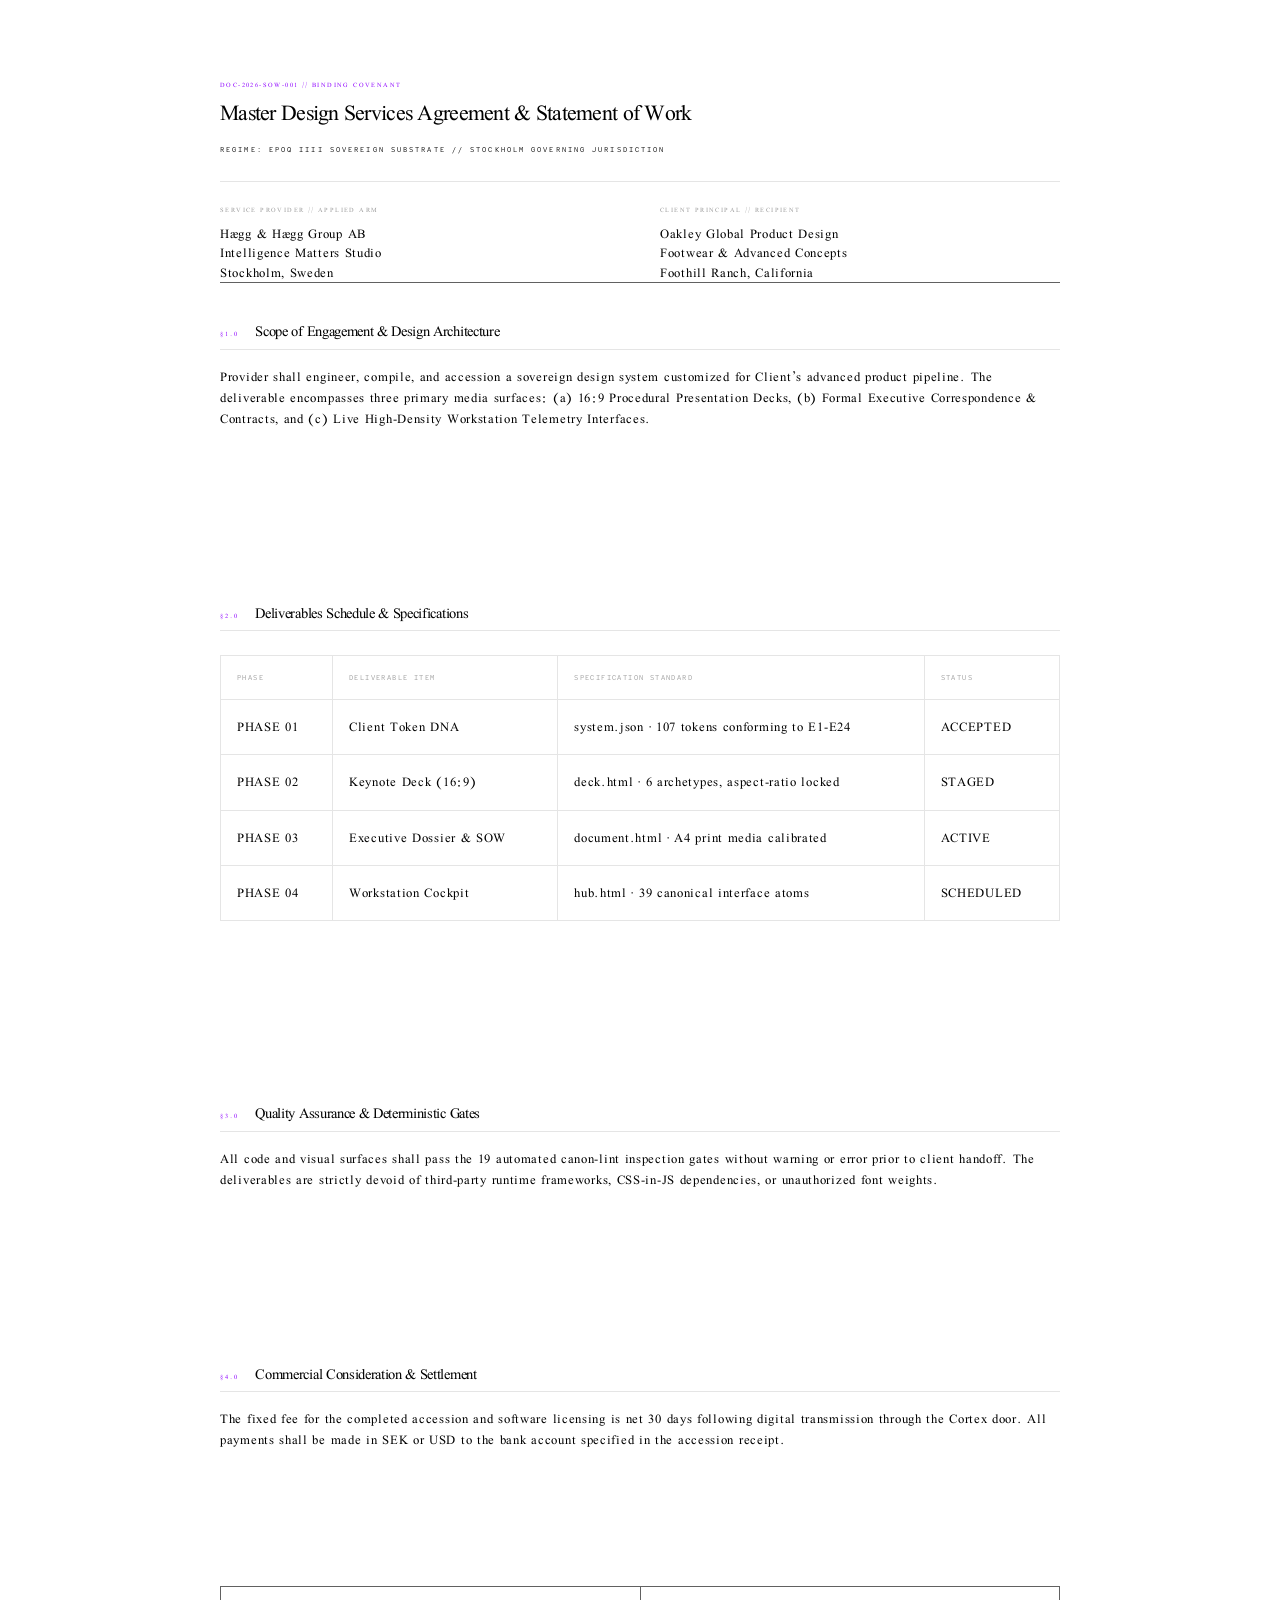
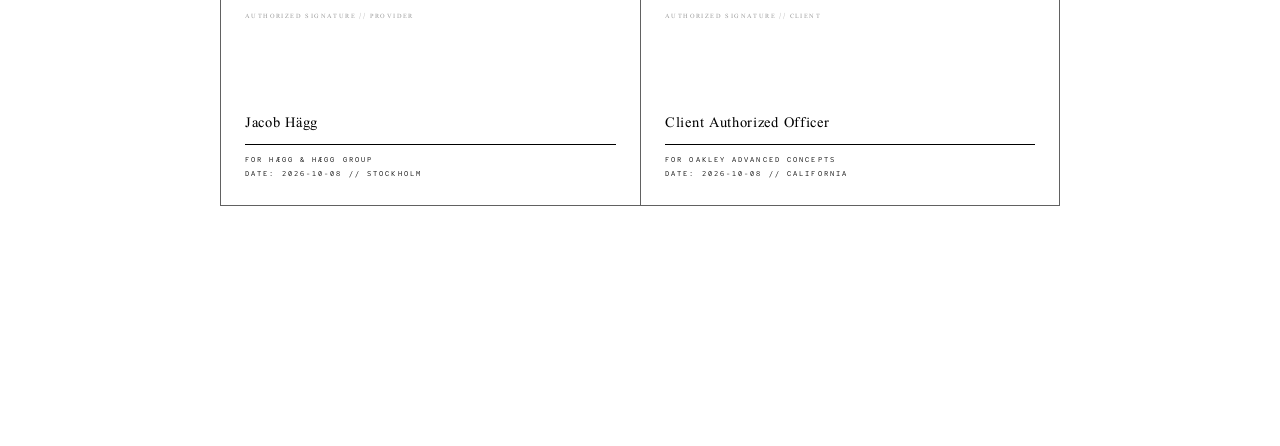
==== contract.html @ 872f29ff "feat(preview): deploy 16:9 keynote deck, formal letter, legal contract, and website archetypes" ====
<!DOCTYPE html>
<html lang="en">
<head>
<meta charset="utf-8">
<meta name="viewport" content="width=device-width, initial-scale=1">
<title>Statement of Work & Master Agreement — EPOQ IIII</title>
<link rel="preconnect" href="https://fonts.googleapis.com">
<link rel="preconnect" href="https://fonts.gstatic.com" crossorigin>
<link href="https://fonts.googleapis.com/css2?family=Red+Hat+Mono:wght@400&family=Scheherazade+New:wght@400&display=swap" rel="stylesheet">
<link rel="stylesheet" href="./styles.css">
<link rel="stylesheet" media="print" href="./print.css">
<style>
/* ── LEGAL AGREEMENT & SOW STYLESHEET (A4 BOUND) ── */
.contract-stage {
  min-height: 100vh;
  display: flex;
  justify-content: center;
  padding: var(--s-5) var(--gutter);
  background: var(--paper);
}

.contract-sheet {
  width: 100%;
  max-width: var(--col-2); /* 800px nominal two-column spine */
  background: var(--paper);
  display: flex;
  flex-direction: column;
  position: relative;
}

/* Formal Contract Header */
.contract-header {
  border-bottom: var(--hairline) solid var(--line-box);
  padding-bottom: var(--s-4);
  margin-bottom: var(--s-4);
}

.contract-kicker {
  font-family: var(--mono);
  font-size: var(--fz-mono-6);
  letter-spacing: var(--track-caps);
  text-transform: uppercase;
  color: var(--signal-go);
  margin-bottom: var(--s-1);
}

.contract-title {
  font-size: var(--fz-page-title);
  line-height: 1.15;
  margin: 0 0 var(--s-2) 0;
  font-weight: 400;
}

.contract-parties {
  display: grid;
  grid-template-columns: 1fr 1fr;
  gap: var(--gutter);
  margin-top: var(--s-3);
  padding-top: var(--s-3);
  border-top: var(--hairline) solid var(--line-quiet);
}

.party-box {
  font-size: var(--fz-body-1);
  line-height: 1.4;
}

.party-role {
  font-family: var(--mono);
  font-size: var(--fz-mono-6);
  letter-spacing: var(--track-caps);
  color: var(--ink-40);
  text-transform: uppercase;
  display: block;
  margin-bottom: var(--s-1);
}

/* Numbered Clauses */
.contract-section {
  margin-bottom: var(--s-4);
}

.clause-head {
  display: flex;
  align-items: baseline;
  gap: var(--s-2);
  margin-bottom: var(--s-2);
  border-bottom: var(--hairline) solid var(--line-quiet);
  padding-bottom: var(--s-1);
}

.clause-num {
  font-family: var(--mono);
  font-size: var(--fz-mono-6);
  letter-spacing: var(--track-code);
  color: var(--signal-go);
}

.clause-title {
  font-size: var(--fz-heading-3);
  margin: 0;
  font-weight: 400;
}

.clause-body {
  font-size: var(--fz-body-1);
  line-height: 1.5;
  color: var(--ink);
  margin: 0 0 var(--s-2) 0;
}

/* Deliverables Table */
.deliverables-table {
  width: 100%;
  border: var(--hairline) solid var(--line-quiet);
  margin: var(--s-3) 0;
  border-collapse: collapse;
  font-family: var(--mono);
  font-size: var(--fz-mono-6);
}

.deliverables-table th,
.deliverables-table td {
  padding: var(--s-2);
  text-align: left;
  border-bottom: var(--hairline) solid var(--line-quiet);
  border-right: var(--hairline) solid var(--line-quiet);
}

.deliverables-table th:last-child,
.deliverables-table td:last-child {
  border-right: none;
}

.deliverables-table th {
  background: var(--paper);
  color: var(--ink-40);
  letter-spacing: var(--track-caps);
  text-transform: uppercase;
}

/* Bilateral Signing Docket */
.sign-docket {
  border: var(--hairline) solid var(--line-box);
  margin-top: var(--s-5);
  display: grid;
  grid-template-columns: 1fr 1fr;
}

.sign-box {
  padding: var(--s-3);
  display: flex;
  flex-direction: column;
}

.sign-box + .sign-box {
  border-left: var(--hairline) solid var(--line-box);
}

.sign-line {
  margin-top: var(--s-5);
  border-bottom: var(--hairline) solid var(--ink);
  padding-bottom: var(--s-1);
}
</style>
</head>
<body>

<div class="contract-stage">
  <article class="contract-sheet">

    <!-- ── CONTRACT IDENTIFICATION ── -->
    <header class="contract-header">
      <div class="contract-kicker">DOC-2026-SOW-001 // BINDING COVENANT</div>
      <h1 class="contract-title">Master Design Services Agreement &amp; Statement of Work</h1>
      <div class="mono m6 ann">REGIME: EPOQ IIII SOVEREIGN SUBSTRATE // STOCKHOLM GOVERNING JURISDICTION</div>

      <div class="contract-parties">
        <div class="party-box">
          <span class="party-role">SERVICE PROVIDER // APPLIED ARM</span>
          <span>Hægg &amp; Hægg Group AB</span><br>
          Intelligence Matters Studio<br>
          Stockholm, Sweden
        </div>
        <div class="party-box">
          <span class="party-role">CLIENT PRINCIPAL // RECIPIENT</span>
          <span>Oakley Global Product Design</span><br>
          Footwear &amp; Advanced Concepts<br>
          Foothill Ranch, California
        </div>
      </div>
    </header>

    <!-- ── SECTION 01: ENGAGEMENT SCOPE ── -->
    <section class="contract-section">
      <div class="clause-head">
        <span class="clause-num">§1.0</span>
        <h2 class="clause-title">Scope of Engagement &amp; Design Architecture</h2>
      </div>
      <p class="clause-body">Provider shall engineer, compile, and accession a sovereign design system customized for Client’s advanced product pipeline. The deliverable encompasses three primary media surfaces: (a) 16:9 Procedural Presentation Decks, (b) Formal Executive Correspondence &amp; Contracts, and (c) Live High-Density Workstation Telemetry Interfaces.</p>
    </section>

    <!-- ── SECTION 02: DELIVERABLES TABLE ── -->
    <section class="contract-section">
      <div class="clause-head">
        <span class="clause-num">§2.0</span>
        <h2 class="clause-title">Deliverables Schedule &amp; Specifications</h2>
      </div>
      <table class="deliverables-table">
        <thead>
          <tr>
            <th>PHASE</th>
            <th>DELIVERABLE ITEM</th>
            <th>SPECIFICATION STANDARD</th>
            <th>STATUS</th>
          </tr>
        </thead>
        <tbody>
          <tr>
            <td>PHASE 01</td>
            <td>Client Token DNA</td>
            <td>system.json · 107 tokens conforming to E1-E24</td>
            <td>ACCEPTED</td>
          </tr>
          <tr>
            <td>PHASE 02</td>
            <td>Keynote Deck (16:9)</td>
            <td>deck.html · 6 archetypes, aspect-ratio locked</td>
            <td>STAGED</td>
          </tr>
          <tr>
            <td>PHASE 03</td>
            <td>Executive Dossier &amp; SOW</td>
            <td>document.html · A4 print media calibrated</td>
            <td>ACTIVE</td>
          </tr>
          <tr>
            <td>PHASE 04</td>
            <td>Workstation Cockpit</td>
            <td>hub.html · 39 canonical interface atoms</td>
            <td>SCHEDULED</td>
          </tr>
        </tbody>
      </table>
    </section>

    <!-- ── SECTION 03: VERIFICATION GATES ── -->
    <section class="contract-section">
      <div class="clause-head">
        <span class="clause-num">§3.0</span>
        <h2 class="clause-title">Quality Assurance &amp; Deterministic Gates</h2>
      </div>
      <p class="clause-body">All code and visual surfaces shall pass the 19 automated canon-lint inspection gates without warning or error prior to client handoff. The deliverables are strictly devoid of third-party runtime frameworks, CSS-in-JS dependencies, or unauthorized font weights.</p>
    </section>

    <!-- ── SECTION 04: COMMERCIAL TERMS ── -->
    <section class="contract-section">
      <div class="clause-head">
        <span class="clause-num">§4.0</span>
        <h2 class="clause-title">Commercial Consideration &amp; Settlement</h2>
      </div>
      <p class="clause-body">The fixed fee for the completed accession and software licensing is net 30 days following digital transmission through the Cortex door. All payments shall be made in SEK or USD to the bank account specified in the accession receipt.</p>
    </section>

    <!-- ── BILATERAL EXECUTION DOCKET ── -->
    <footer class="sign-docket">
      <div class="sign-box">
        <span class="party-role">AUTHORIZED SIGNATURE // PROVIDER</span>
        <div class="sign-line">
          <span style="font-family:var(--font-serif); font-size:var(--fz-heading-3);">Jacob Hägg</span>
        </div>
        <div class="mono m6 ann" style="margin-top:var(--s-1);">
          FOR HÆGG &amp; HÆGG GROUP<br>
          DATE: 2026-10-08 // STOCKHOLM
        </div>
      </div>
      <div class="sign-box">
        <span class="party-role">AUTHORIZED SIGNATURE // CLIENT</span>
        <div class="sign-line">
          <span style="font-family:var(--font-serif); font-size:var(--fz-heading-3);">Client Authorized Officer</span>
        </div>
        <div class="mono m6 ann" style="margin-top:var(--s-1);">
          FOR OAKLEY ADVANCED CONCEPTS<br>
          DATE: 2026-10-08 // CALIFORNIA
        </div>
      </div>
    </footer>

  </article>
</div>

</body>
</html>
---- styles.css ----
/* ============================================================================
   EPOQ III — THE MONOLITH · styles.css
   ONE page, ONE stylesheet (D-010). Figma decides, HTML implements (D-013):
   source of truth = Figma "Design — Brand SYSTEMS" (YW6hpKp918kbfFrVQQzH5y),
   tokens transcribed from frame 653:363 "EPQ III — Text Styles" + 653:393 Colors (2026-06-28).
   Never disobeyed. Deltas → canon/FIGMA_CANON_SCAN_V01.md §0.6 register.
   ========================================================================== */

/* THE TOKEN SPINE — generated from system.json by build-system.py.
   Tokens are NOT defined here; the system lives in its own file (system.json →
   system.css). Edit system.json, run build-system.py. styles.css is showcase only. */
@import "system.css";

/* THE FONT LOADER — --font-serif/--font-mono (system.css) only NAME "Scheherazade New"/
   "Red Hat Mono" as tokens; neither file ever fetches the actual font files. Without this,
   any consumer that links only styles.css (epoq3-deck, epoq3-hub-mirror, any one-off deck
   or dossier) silently falls through to Georgia/system-mono — no error, just the wrong
   typeface. This makes styles.css self-contained: link it alone, render on-canon. index.html
   keeps its own <link rel="preconnect">+<link> pair as the fast path (preconnect isn't
   possible from inside @import); this import is the safety net for everyone else.
   wght@400;700 on Red Hat Mono (not just 400): the .gnote tooltip's <b> labels (e.g.
   <b>000_system</b>) legitimately carry canon bold — .gnote is a real glass-material
   component (D-030's required "glass box"), confirmed via canon-lint's own RE_GLASS_CTX.
   Requesting only 400 meant those 28 elements rendered in the browser's synthetic-bold
   fallback instead of the real 700 glyphs — same silent-wrong-render bug class as the
   original miss, just one weight deep. */
@import url('https://fonts.googleapis.com/css2?family=Red+Hat+Mono:wght@400;700&family=Scheherazade+New:wght@400;700&display=swap');

/* —— ground ————————————————————————————————————————————————— */
* { box-sizing: border-box; margin: 0; }
a { color: inherit; }  /* E13: a link takes the ink of its context (ink on paper, paper on the dark stage) — never the browser's default blue. Scoped link registers (.dlink · nav.index a · .f-rail a) still set their own. */
/* CODE-FONT LINK MARK (his rule 2026-07-09) — SCOPED to THE FLOOR (system.html) for now: a mono
   reference-link is never underlined (the underline fights the code glyph-grid); an academic
   address-glyph marks it, space-led. Kept OFF index.html's own link registers (dlink ∂ · figref ·
   th-no ellipse) which already carry their own marks — a system-wide policy is a separate ruling. */
#the-floor .mono a { text-decoration: none; }
#the-floor .mono a::after { content: " \2197"; }   /* ↗ the address-mark — the number is the address */
html { background: var(--paper); overflow-x: clip; } /* the viewport never scrolls sideways —
                                      hidden glass capsules occupy layout; the root
                                      clip is the page-level guarantee (pass 26) */
body {
  background: var(--paper);
  color: var(--ink);
  overflow-x: clip;                /* hidden glass notes occupy layout; clipping the
                                      axis kills stray horizontal scrollbars at every
                                      width (pass 26 — capsules stay capped at 55cqw) */
  -webkit-font-smoothing: antialiased;   /* match Figma's grayscale AA (ruled pass 8: text read thicker than the file) */
  -moz-osx-font-smoothing: grayscale;
  font-family: var(--font-serif);
  font-size: var(--fz-body-1);
  line-height: var(--lh-body-1);
  letter-spacing: var(--track-body-1);
  width: 100%;
  padding-bottom: calc(var(--s-6) + var(--s-4)); /* clearance for THE SITE REGISTER — the fixed canonical HHG footer never sits over the true foot of the page */
}
.stage { width: 100%; }
.canvas { margin: 0 auto; container-type: inline-size; container-name: monolith; }
.frame,
.epoq-container {
  width: min(100%, calc(var(--viewport-desktop) + 2 * var(--grid-unit)));
  max-width: calc(var(--content) + 2 * var(--gutter));
  margin-inline: auto;
  padding: var(--grid-unit) var(--gutter) var(--section-gap);
}
.frame {
  /* THE YIELDING GUTTER (his ruling 2026-07-22: "not full width container") — the side
     gutters give way before the frame folds: at ≥1360 the full 40s; from 1359 down to
     exactly 1280 they thin so the well HOLDS the 1280 content width; only below 1280
     does the frame fold to the 840 measure (the width<1280 clamp block). Every window
     ≥1280 now sees the full well — the old 1280–1359 dead band (whole site at 840) is
     gone. Endpoints are on-law (0 and --gutter); the between is the fold in motion,
     not a freelance value. .epoq-container (the hub shell) keeps its static gutters. */
  padding-block: var(--grid-unit) var(--section-gap);
  padding-inline: clamp(0px, calc((100% - var(--content)) / 2), var(--gutter));
}

/* ── GRID LAW · section · row · debug (spacing canon pass 2026-06-28) ─── */
section,
.epoq-section {
  width: 100%;
  margin-block: 0;
}
section + section,
.epoq-section + .epoq-section {
  padding-top: var(--section-gap);
}
section[data-density="tight"],
.epoq-section[data-density="tight"] {
  padding-top: var(--section-gap-tight);
}
section[data-density="loose"],
.epoq-section[data-density="loose"] {
  padding-top: var(--section-gap-loose);
}
.epoq-row {
  display: grid;
  grid-template-columns: repeat(3, var(--column-unit));
  column-gap: var(--gutter-unit);
  row-gap: var(--grid-unit);
}
.epoq-row-strict {
  display: grid;
  grid-template-columns: repeat(auto-fit, minmax(min(100%, var(--column-unit)), var(--column-unit)));
  gap: var(--gutter-unit);
}
@media (max-width: 900px) {
  .epoq-container { width: min(100%, calc(var(--viewport-tablet) + 2 * var(--grid-unit))); }
  .epoq-row { grid-template-columns: repeat(2, var(--column-unit)); }
}
@media (max-width: 480px) {
  .epoq-container { width: min(100%, var(--viewport-mobile)); padding-inline: var(--grid-half); }
  .epoq-row { grid-template-columns: 1fr; }
}
html.show-grid body::before,
body.show-grid::before {
  content: "";
  position: fixed;
  inset: 0;
  pointer-events: none;
  z-index: 9999;
  background-image:
    linear-gradient(to right, color-mix(in srgb, var(--dusk) 12%, transparent) 1px, transparent 1px),
    linear-gradient(to bottom, color-mix(in srgb, var(--dusk) 12%, transparent) 1px, transparent 1px); /* canon-lint:allow — E5, E19: dev-only grid overlay */
  background-size: var(--grid-unit) var(--grid-unit);
}
html.show-grid body::after,
body.show-grid::after {
  content: "";
  position: fixed;
  inset: 0;
  pointer-events: none;
  z-index: 9998;
  background-image:
    linear-gradient(to bottom, color-mix(in srgb, var(--hum) 8%, transparent) 1px, transparent 1px); /* canon-lint:allow — E5, E19: dev-only section-band overlay */
  background-size: 100% var(--section-gap);
}

/* ── THE ROW TRANSFORMATION LAW (D-020, foundational) ───────────────────
   units never stretch · rows re-wrap, order sacred · silence is placed ·
   the phone is the single column (400 yields one notch → 360).
   Mechanically: fixed unit widths + wrap + DOM order = the law emerges. */
.gridrow { display: flex; flex-wrap: wrap; gap: var(--gutter); }
.u-minor { width: var(--minor); }
.u-major { width: var(--major); }
.frame { --minor: var(--col); --major: var(--col-2); }



/* —— THE ORPHAN LAW (D-031, lineage: the operator's creative director at
      Wednesday) — no word falls alone to the last line. Headlines balance;
      prose wraps pretty; display headlines also bind their final pair. —— */
.serif-display, .serif-page-title, .serif-heading-3, .thesis h2 { text-wrap: balance; }   /* balance = SHORT headlines only; taglines/descs left it 2026-07-08 — balance broke their lines at half-measure and read as not-full-width (his flag) */
.lede, .serif-body-1, .m-line, .method-coda, .passage p, .section-mark .sec-tagline, .sec-desc { text-wrap: pretty; }   /* pretty fills the measure AND keeps the orphan law (no lone last word) */

/* —— registers · the six Figma styles (653:363) ——————————————— */
.mono   { font-family: var(--font-mono); font-weight: 400; }
.caps   { text-transform: uppercase; letter-spacing: var(--track-caps); }
.m6     { font-size: var(--fz-mono-6); line-height: var(--lh-mono-6); letter-spacing: var(--track-code); text-transform: uppercase; color: var(--ink); }
.m6.ann { color: var(--ink); }
.m6.c-grey { color: var(--ink); }
.m6.c-graphite { color: var(--ink); }
.m6.c-dusk { color: var(--ink); }
.m6.c-hum { color: var(--ink); }
.serif-h0         { font-size: var(--fz-h0); line-height: var(--lh-h0); letter-spacing: var(--track-h0); color: var(--ink); }   /* EPQ III — H0 · THE FLOOR TITLE (Figma 844:14, Jacob 2026-07-22) */
.serif-display    { font-size: var(--fz-display); line-height: var(--lh-display); letter-spacing: var(--track-display); color: var(--ink); }
/* THE SITE THESIS — the opening statement above 000_System, set in the largest display type (Jacob 2026-07-11: "the deliverable is the system, not just the look") */
.site-thesis { max-width: var(--content); margin-top: var(--s-6); }   /* THE OPENING BREATH — 120 above the thesis (Jacob 2026-07-12: "missing a 120 space above") */
.site-thesis .serif-display { margin: 0; }
.site-thesis + .pitch { margin-block-start: var(--s-6); }   /* thesis → the pitch cards: the opening gap, on the flow not the component (was .site-thesis margin-bottom) */

/* ── THE READ, APPLIED · opening pitch cards (Jacob 2026-07-12) — the record lives in
   content/project-records.json; on hover the muse head surfaces as a faint ground, reading it
   (the cli-portrait idiom). Number + title = ink mono; body = serif; seal + caption = faint (.ann). ── */
/* .pitch carries NO vertical margin — the section rhythm (section + section = 120) owns the gap to
   000_system. The old margin-bottom:s-6 stacked ON TOP of that 120 → a 240 double-gap (Jacob 2026-07-12). */
.pitch-card { position: relative; overflow: hidden; min-height: var(--stage-half); padding: var(--s-4); }
.pitch-card .pc-body { position: relative; z-index: 1; }
.pitch-card .pc-n { display: block; margin-bottom: var(--s-3); }
.pitch-card .pc-text { margin: 0; }
.pitch-card .pc-seal { position: relative; z-index: 1; margin-top: auto; padding-top: var(--s-5); }
.pitch-card .pc-head { position: absolute; right: var(--s-3); bottom: var(--s-3); width: 44%; height: auto; opacity: 0; z-index: 0; pointer-events: none; transition: opacity .45s ease; }   /* canon-lint:allow — E6: the muse head surfaces on hover to read the record — the .45s specimen-develop idiom (his "THE SPECIMEN develops SLOW" ruling), opacity only, hover-triggered */
.pitch-card:hover .pc-head, .pitch-card:focus-within .pc-head { opacity: 0.07; }


/* ── THE VIEWPORT (Jacob 2026-07-12) — the grid + spacing spine shown living INSIDE the 1280
   container: 3 × 400 columns + 2 × 40 gutters at TRUE scale (border-box sums to 1280 exactly), the
   spine ruled along the foot. The fixed grid scrolls within its frame at < 1280 (the spec-rail law:
   too narrow = scroll, never escape). Replaces the abstract spacing/grid boxes; retires the .sp-* viz. ── */
.viewport { border: var(--hairline) solid var(--line-box); max-width: 100%; }   /* canon-lint:allow — E22: the viewport frame IS the container demonstration — the 1280 container's own edge (the whole lesson: only the container is a box) */
.viewport-scroll { overflow-x: auto; max-width: 100%; }
.viewport-grid { display: flex; width: var(--content); }
.viewport-col { width: var(--col); flex: none; min-height: var(--stage-half); background: var(--ink-03); display: flex; align-items: center; justify-content: center; }   /* the 400 columns are faint FILLS, never boxes — "the grid is not a box, only the container is" */
.viewport-gutter { width: var(--gutter); flex: none; display: flex; align-items: flex-end; justify-content: center; padding-bottom: var(--s-2); }   /* the 40 gutters are the empty gaps between the fills */
.viewport-spine { display: flex; flex-wrap: wrap; gap: var(--s-3); padding: var(--s-3); border-top: var(--hairline) solid var(--line-box); }
.viewport-spine .vp-lead { color: var(--ink); }
@media (prefers-reduced-motion: reduce) { .pitch-card .pc-head { transition: none; } }
@media (prefers-reduced-transparency: reduce) { .pitch-card .pc-head { display: none; } }
.serif-page-title { font-size: var(--fz-page-title); line-height: var(--lh-page-title); letter-spacing: var(--track-page-title); color: var(--ink); }
.serif-heading-3  { font-size: var(--fz-heading-3); line-height: var(--lh-heading-3); letter-spacing: var(--track-heading-3); color: var(--ink); }
.serif-body-1     { font-size: var(--fz-body-1); line-height: var(--lh-body-1); letter-spacing: var(--track-body-1); color: var(--ink); }
.serif-8-caps     { font-size: var(--fz-serif-8); line-height: var(--lh-serif-8); text-transform: uppercase; letter-spacing: var(--track-caps); color: var(--ink); }
.ink-60 { color: var(--ink); }
.ink-40 { color: var(--ink); }

/* —— header (Figma: WEB INDEX 262:717) — sticky nav · logo hides on scroll ——
   bare `header` stays styled (PUBLIC API — external mastheads ride it), but the
   showcase's own specimen headers opt out: a specimen must never borrow page chrome
   (the ed-head was inheriting sticky + masthead min-height — same family as the
   2026-07-09 "double lines" fix). */
header:not(.ed-head),
.epoq-header {
  position: sticky; top: 0; z-index: 100;
  background: var(--paper);
  min-height: var(--space-4);
  padding-top: 0;
  padding-bottom: 0;
}
header.is-scrolled { padding-top: var(--s-4); }

/* —— the skip link — keyboard-first entry. Visually absent until it holds focus;
   a11y overrides the aesthetic law here (the ruling: focus visibility is never
   constrained by the editorial hairline). Position-based hide — no transform. —— */
.skip-link { position: absolute; left: -9999px; top: var(--s-2); z-index: 200; padding: var(--s-1) var(--s-2); background: var(--paper); color: var(--ink); border: var(--hairline) solid var(--line-box); text-decoration: none; }   /* canon-lint:allow — E19, E22: the skip link is a keyboard control, not a layout box; -9999px is the offscreen hide (instrument geometry, viewport-independent) */
.skip-link:focus-visible { left: var(--s-2); outline: var(--focus-ring) solid var(--ink); outline-offset: var(--focus-offset); }

/* anchor targets clear the sticky masthead (space-4 = the header's own min-height) */
[id] { scroll-margin-top: var(--space-4); }
.masthead {
  display: flex; justify-content: space-between; align-items: baseline;
  overflow: hidden; max-height: var(--s-5);
  transition: max-height .2s ease, opacity .2s ease, margin .2s ease; /* canon-lint:allow — E6 logo collapse scroll transition */
}
header:not(.site-masthead).is-scrolled .masthead {
  max-height: 0; opacity: 0; margin: 0; pointer-events: none;
}
.masthead .brand {
  letter-spacing: var(--track-code); line-height: var(--lh-mono-6);
  transition: max-height .2s ease, opacity .2s ease, width .2s ease, margin .2s ease; /* canon-lint:allow — E6 brand collapse */
}
header.site-masthead.is-scrolled .brand {
  max-height: 0; opacity: 0; width: 0; margin: 0; overflow: hidden; pointer-events: none;
}
.brand .cursor {
  animation: cursor-blink 1.1s steps(2, start) infinite; /* canon-lint:allow — E6: K-002: only one element may blink; this is it (D-025) */
}
@keyframes cursor-blink { /* canon-lint:allow — E6: D-025, the one blink */
  to { visibility: hidden; }
}
/* the nav is CHROME, not content — chrome ALWAYS holds 3 columns (D-020 nav exception):
   content rows fold to 2 then 1; the header menu stays 3-up on every viewport,
   tightening column-gap on narrow glass so labels keep one line. */
.nav-block {
  margin-top: var(--s-1);
  padding-bottom: var(--s-1);
  display: grid;
  grid-template-columns: repeat(3, minmax(0, 1fr));
  column-gap: var(--gutter);
  row-gap: var(--s-1); /* canon-lint:allow — E15: nav chrome exception: one flat grid for main + archive rows */
  align-items: baseline;
  width: 100%;
}
.nav-block > nav.index { display: contents; margin: 0; padding: 0; }
header:not(.site-masthead).is-scrolled .nav-block { margin-top: 0; }
nav.index,
.epoq-nav {
  margin-top: var(--s-1);
  padding-bottom: var(--s-1);
  display: grid;
  grid-template-columns: repeat(3, var(--col));
  column-gap: var(--gutter);
  row-gap: var(--s-1); /* canon-lint:allow — E15: nav chrome exception: tight 8px row rhythm */
  align-items: baseline;
}
header:not(.site-masthead).is-scrolled nav.index { margin-top: 0; padding-bottom: var(--s-1); }
nav.index a {
  display: block;
  min-width: 0;
  white-space: nowrap;
  overflow: hidden;
  text-overflow: ellipsis;
  color: var(--ink);
  text-decoration: none;
  line-height: 1.4; /* canon-lint:allow — E12, E19: nav chrome exception: mono m6 lh-2 (14px box) stacked the header */
}
nav.index a:hover, nav.index a:focus { color: var(--ink); transition: color 0.15s ease; }   /* all text ink — hover stays black */
nav.index a:focus-visible { outline: var(--focus-ring) solid var(--ink); outline-offset: var(--focus-offset); }
/* the prompt-mark reveal — "> " precedes a nav link on hover/focus. Reserved always
   at opacity 0 so the reveal costs no layout shift; opacity is the one lawful hover
   transition (motion doctrine §2.2 — colour/opacity ≤0.15s), the same rule the
   009_theatre numeric strip's circle-on-hover already follows. */
nav.index a::before { content: "> "; opacity: 0; transition: opacity 0.15s ease; }
nav.index a:hover::before, nav.index a:focus-visible::before { opacity: 1; }
section.line-archive { opacity: 0.92; }
section.line-machine {
  opacity: 0.88;
}

/* —— sections ——————————————————————————————————————————————— */
.section-mark { margin-bottom: var(--space-3); max-width: var(--content); }  /* section header · h2 code + serif-8-caps tagline (000_system grammar) — max-width consolidated here */
.section-mark .serif-page-title,
.system-hero .serif-page-title { margin: 0 0 var(--s-1); text-transform: uppercase; }
.sec-tagline { margin: 0 0 var(--s-3); max-width: var(--content); text-wrap: pretty; }   /* was balance — the early equalized break made every long tagline read half-width */
.sec-code { display: block; margin-bottom: var(--s-1); font-family: var(--font-mono); font-size: var(--fz-mono-6); line-height: var(--lh-mono-6); letter-spacing: var(--track-code); text-transform: uppercase; color: var(--ink); }  /* hub-tier title code */
.sec-desc { display: block; margin-top: var(--s-1); max-width: var(--content); font-family: var(--font-serif); font-size: var(--fz-body-1); line-height: var(--lh-body-1); letter-spacing: var(--track-body-1); color: var(--ink); }  /* hub-tier subtitle */
.hub-tier > .sec-code { margin-bottom: var(--s-1); }
.hub-tier > .sec-desc { margin-top: 0; margin-bottom: var(--s-3); max-width: var(--content); }
.hub-tier-grid {
  display: grid;
  grid-template-columns: repeat(2, minmax(0, 1fr));
  gap: var(--gutter);
  margin-bottom: var(--s-4);
}
.hub-family {
  border: var(--hairline) solid var(--line-box);
  padding: var(--s-2) var(--s-3);
  min-width: 0;
}
.hub-family-cap { margin: 0 0 var(--s-2); }
.hub-family-grid {
  display: grid;
  grid-template-columns: repeat(auto-fill, minmax(128px, 1fr));
  gap: var(--s-2) var(--s-3);
  align-items: start;
}
.hub-atom {
  display: flex;
  flex-direction: column;
  gap: var(--s-1);
  min-width: 0;
}
/* .hub-atom--wide — apply to atoms displaying multiple items or full-width content (e.g., labels, notes, key-value rows) */
.hub-atom--wide { grid-column: 1 / -1; }
.hub-family--wide { grid-column: 1 / -1; }
.hub-atom-demo { margin-top: 0; }
/* balances a short demo (e.g. the 3-line PANE box-drawing specimen) against the
   180px .hub-glass-stage--atom neighbours it sits beside in the same grid row —
   without this the grid row still takes the tall neighbour's height (CSS Grid
   sizes rows to their tallest cell) and the short demo reads as an empty box. */
.hub-atom-demo--center { min-height: var(--viewport-thumb); display: flex; align-items: center; justify-content: center; }
.hub-atom-spec { line-height: var(--lh-mono-6); }
/* THE FOUR INGREDIENTS · the glassci plate (his amend 2026-07-08, recut same day: "improve the
   actual design") — ONE living surface on the HUB BACKGROUND (Figma Brand SYSTEMS 790:13, =
   --glass-stage): the bones substrate runs under the WHOLE plate (ingredient 01 IS the ground),
   the frost drops low so the field reads, every ingredient sits ON it — numbered, drawn, in the
   ledger voice. The house marks band carries the block letters at plate scale. */
.hub-family--plate { grid-column: 1 / -1; }   /* spans the whole tier grid — the flat mat is STRUCK (his amend 2026-07-08: "remove the black stuff around the actual hub"); only the living field is dark */
.hub-family--plate .hub-family-cap { padding: var(--s-2) var(--s-3); margin: 0; }
.hub-family--plate .tui,
.hub-family--plate .tui-art { color: var(--paper); }
.hub-glass-stage.fi-plate { --hub-glass-frost: 8%; --hub-glass-frost-blur: 10px; padding: var(--s-4); display: flex; flex-direction: column; gap: var(--s-5); }   /* the milk lifts — the substrate is the point (double selector: the base stage sets 32% later in the file) */
.hub-glass-stage.slice-stage { --hub-glass-frost: 8%; --hub-glass-frost-blur: 10px; }   /* THE HUB SLICE rides the same low-milk background as the plate (his amend) — the image itself carries the light */
.fi-row { position: relative; z-index: 1; display: grid; grid-template-columns: repeat(4, minmax(0, 1fr)); gap: var(--s-4) var(--gutter); align-items: start; }
.fi-row--instruments { grid-template-columns: repeat(3, minmax(0, 1fr)); }
.fi-cell { display: flex; flex-direction: column; gap: var(--s-2); min-width: 0; }
.fi-tag { color: var(--paper); letter-spacing: var(--track-caps); text-transform: uppercase; padding-bottom: var(--s-1); border-bottom: var(--hairline) solid var(--paper-62); }   /* the numbered ledger rule — drawn, not styled */
.fi-demo { position: relative; display: flex; align-items: center; min-height: var(--s-6); }   /* the positioning context for absolute atom demos (gtel--atom etc.) — without it they resolved against .fi-row and smeared across neighbouring cells (caught 2026-07-08 smoke test) */
.fi-spec { color: var(--paper); line-height: var(--lh-mono-6); }
.fi-band { position: relative; z-index: 1; display: flex; flex-direction: column; gap: var(--s-3); }
.fi-band-row { display: flex; align-items: flex-end; gap: var(--s-6); flex-wrap: wrap; }
.fi-mark { margin: 0; display: flex; flex-direction: column; gap: var(--s-1); }
.fi-mark pre { font-size: 14px; line-height: 1.1; } /* canon-lint:allow — E17: signed instrument size — the house mark PLATE scale (the wm-glyph 96 precedent), not a text tier */
/* EXTRUDED like the boot mark (Jacob 2026-07-11: make the house marks more like the EPOQ III boot logo) —
   the paper face over a grey-ramp drop-shadow receding into the dark field; the block letter given depth. */
.fi-mark .tui-art { text-shadow: 1px 1px 0 var(--grey-51), 2px 2px 0 var(--grey-51), 3px 3px 0 var(--graphite), 4px 4px 0 var(--graphite); }   /* canon-lint:allow — E5: the house-mark extrusion — grey-ramp depth like the EPOQ III boot mark (Jacob 2026-07-11), token colours only */
.fi-band-row--venues { border-top: var(--hairline) solid var(--ink-20); padding-top: var(--s-3); }   /* the venue row, ruled off the system marks */
.fi-mark figcaption { color: var(--paper); letter-spacing: var(--track-caps); text-transform: uppercase; }
.fi-sample { line-height: 1.2; }
/* section intro — the framing block after .section-mark (000–005 · offer/index).
   Same measure as .sec-desc (--content / 1280): header-adjacent, NOT the 840 academic
   register. col-2 stays for footnotes · method-coda · catalogue running body.
   The + p + .passage chain covers gloss-then-passage (what-it-is-not). Nested
   .section-mark (proof-ledger · re-authoring) uses the same adjacent rules.
   (his ruling 2026-06-27) */
.sec-lede,
.section-mark + p,
.section-mark + .passage,
.section-mark + .passage p,
.section-mark + p + .passage,
.section-mark + p + .passage p { max-width: var(--content); }
.whisper { color: var(--ink); }  /* all text is ink */

/* —— the manifesto (Figma 491:618) —————————————————————————— */
.manifesto h1 { font-weight: 400; max-width: none;  /* pass 60: one line — the 64px head is 1040px, the old 1040 cap tipped it to two */
  /* underline DROPPED 2026-06-17 (his ruling, canon): text-decoration:underline ran straight
     through the synthetic-oblique tism on "system" and rendered weird under the skewed glyph.
     The hero states bare; the lean alone carries the stress. (was: underline 3.5% solid · BASE GRID 288:1093) */
}
.manifesto > .sec-code { max-width: var(--content); }
.manifesto .lede { margin-top: var(--s-2); max-width: var(--content); color: var(--ink); }  /* 000_studio lede — content measure, same band as .sec-desc (2026-06-27) */
.manifesto .lede.col-2 { max-width: var(--col-2); }  /* opt-in narrow — academic manifesto only */
.manifesto .lede.fullwidth { max-width: var(--content); }  /* alias — fullwidth = content measure on offer pages */
.manifesto .section-mark { margin-top: var(--s-5); }

/* —— 008 · FORMATTING FRAME (Figma 491:618) — row bands on the 40-law ——
   THE NEVER-CLIP LAW (his ruling 2026-07-22 — the im-site "3 lines" slop): a band is a
   FLOOR, never a ceiling. min-height snaps rows onto the 40-grid; the hard height and
   the hidden-overflow that used to ride with it are STRUCK — pure CSS could decapitate
   copy before frame-fit.js arrived (and whenever it didn't run at all). A band may only
   ever be too tall; it may never cut a line. frame-fit.js grows the same floors in
   40-steps; E25 CLIPPED-COPY guards the law at the press. */
.formatting-frame { max-width: var(--content); }
.block--hero,
.block--section { display: flex; flex-direction: column; max-width: var(--content); min-width: 0; }
.block--hero { min-height: var(--frame-hero-h); }
/* .block--section's min-height floor (--frame-section-h, 160) STRUCK 2026-07-22 — a
   pre-cluster headroom band that returned as ambient dead air under every tightened
   head; the im-site zeroed it per-section, which is exactly how drift re-arms. The
   head cluster floors itself: the 40 title row + its joints. */
.block--section .format-row-display {
  /* THE HEAD CLUSTER (his ruling 2026-07-22: "subtitles drift away from the title") — a
     SECTION title sits in the 40 heading row, not the 80 display band: the display band's
     ~44px trail under a one-line title was the drift that pushed every subtitle away. The
     hero keeps its 80. frame-fit grows from the sheet's own floor (base = computed
     min-height), so a wrapping title still steps up the 40-grid. */
  min-height: var(--frame-row-heading);
}
.format-row-label {
  display: block; margin: 0;
  min-height: var(--frame-row-label);
  line-height: var(--lh-mono-6);
}
.format-row-display {
  display: block; margin: 0; font-weight: 400; text-decoration: none;
  min-height: var(--frame-row-display);
  line-height: var(--lh-display); letter-spacing: var(--track-display); text-wrap: wrap;
}
.format-row-h0 {
  /* THE H0 ROW (Figma 844:14, Jacob 2026-07-22) — 48 vertically CENTERED in the 80
     band, exactly as the frame draws it: 16 above / 16 below, so the head joint stays
     on the ladder (16 + the 8 tagline joint = 24 optical, --cluster-body). Flex is the
     centering mechanism; frame-fit still grows the floor if a title ever wraps. */
  display: flex; align-items: center; margin: 0; font-weight: 400; text-decoration: none;
  min-height: var(--frame-row-h0);
  line-height: var(--lh-h0); letter-spacing: var(--track-h0); text-wrap: wrap;
}
.format-row-heading {
  display: block; margin: 0; font-weight: 400;
  min-height: var(--frame-row-heading);
  line-height: var(--lh-page-title); letter-spacing: var(--track-page-title);
}
.format-row-body {
  display: block; margin: 0;
  min-height: var(--frame-row-body);
  line-height: var(--lh-body-1);
}
.format-row-body-col {
  display: block; margin: 0;
  min-height: var(--frame-row-body-col);
  line-height: var(--lh-body-1);
}
.about-grid {
  display: grid; grid-template-columns: repeat(3, minmax(0, var(--col)));
  gap: var(--gutter); max-width: var(--content); margin-top: var(--s-5); justify-content: start;
}
.about-col {
  display: grid; grid-template-rows: auto auto; min-width: 0;
  width: 100%;   /* width rides the TRACK (minmax caps it at --col): the fixed --col here painted 400px of copy into 253px clamp-band tracks — columns overlapped live. The im-site 2026-07-19 patch flagged THIS line for the ruling; ruled + resolved 2026-07-22, the site patch retires. The --frame-about-h floor (288) is STRUCK with the section floor — same pre-cluster headroom, same consumer zeroing. */
}
.about-col .about-lab { display: block; font-weight: 400; color: var(--ink); margin: 0; }
/* THE PROSE EXEMPTION (his ruling 2026-07-22: "should be one section", not 1–3-line
   fragments) — running copy is NEVER banded. Banding every paragraph trapped dead air
   under the short ones (a 2-line paragraph in an 80px box) and shattered each passage
   into floating fragments; the band law is for row-aligned chrome, not for reading.
   A passage flows as one block; paragraph rhythm is the spine's --s-3.
   frame-fit.js no longer touches prose. */
.prose-stack { display: flex; flex-direction: column; gap: var(--cluster-body); max-width: var(--content); }
.prose-stack > p { margin: 0; line-height: var(--lh-body-1); }
/* THE CLUSTER LAW — the adjacency spine as SYSTEM grammar (his ruling 2026-07-22: "bake
   this in as hard in the system core as possible"). One ladder, IN tight / OUT wide:
   --cluster-in 8 → --cluster-card 16 → --cluster-body 24 → --cluster-stage 40 →
   --cluster-exit 80 → the section-gap family. A consumer page stamps the canon classes
   (.head-tagline on its subtitle row) and binds any page-local class to these tokens —
   it never writes a joint value of its own. E15 refuses raw px; E25 refuses clipped copy. */
.head-tagline { margin: 0; min-height: var(--frame-row-heading); }   /* the head cluster's subtitle slot — rows at 40 (a 36 display-size tagline sits in it; frame-fit rounds it up the 40-grid if it wraps) */
.block--section + .head-tagline,
.block--hero + .head-tagline { margin-top: var(--cluster-in); }
.head-tagline + .prose-stack,
.head-tagline + .lede { margin-top: var(--cluster-body); }
.head-tagline + .gridrow,
.head-tagline + .about-grid { margin-top: var(--cluster-stage); }
.block--section + .prose-stack,
.block--section + .lineage-prose,
.block--section + .wn-prose { margin-top: var(--cluster-body); }
.prose-stack + .gridrow,
.prose-stack + .about-grid,
.prose-stack + .container-tile { margin-top: var(--cluster-exit); }   /* THE EXIT */
.about-grid + .gridrow { margin-top: var(--cluster-stage); }
.med-text {
  display: flex; flex-direction: column; min-width: 0;
}
.med-text .format-row-label,
.med-text .format-row-heading,
.med-text .format-row-body { width: 100%; }
@container monolith (width < 1280px) {
  /* THE FRAME-CLAMP FOLD — at the clamp the frame narrows to the 840 measure
     (--col-2 = 400+40+400), which seats EXACTLY two canonical columns. Held at three,
     the tracks shrink off-unit (253px) while .about-col keeps its fixed --col width —
     the columns then overlap by 107px and the third overruns the frame entirely.
     Folding to two keeps every track on the 400-unit; the third takes the second row.
     (The three-up row was the one clamp-band block that never got its fold — the
     siblings .tier-grid / .wound-demo / .ed-body all fold at this same clamp.) */
  .about-grid { grid-template-columns: repeat(2, minmax(0, var(--col))); }
}
@container monolith (max-width: 919px) {
  .about-grid { grid-template-columns: 1fr; gap: var(--s-4); }
  .about-col { width: 100%; }
}


/* —— the thesis (KEEP-001 — II's line, by the operator's hand) ————— */
.thesis h2 { font-weight: 400; max-width: var(--measure-thesis); }
.thesis-caption { margin-top: var(--s-3); max-width: var(--col-2); }

/* —— 001 · METHOD — six stages as a receipt + the coda (D-024) ————— */
.method-ledger { border: var(--hairline) solid var(--line-box); }
.m-row {
  display: grid;
  grid-template-columns: var(--s-4) calc(var(--s-6) * 2) 1fr;
  align-items: center;
  height: var(--s-4);            /* the STRICT 40 grid — every row exactly s-4, never breaks (his ruling 2026-06-23); the old 10px off-spine pad retired */
  padding: 0 var(--s-3);
}
.m-row + .m-row { border-top: var(--hairline) solid var(--line-box); }
.method-coda { margin-top: var(--s-4); max-width: var(--col-2); }

/* —— 002 · THE TYPE LEDGER — the whole type system as one coded specimen grid.
   Replaces the 8 stacked stations (his ruling 2026-06-23): four voices, ten roles,
   coded 00–09, grouped by family — one pedagogical overview, each specimen on itself.
   The strong rule divides the voices; each row baseline-aligns the specimen with its
   measured mono spec. Reuses the 001 ledger grammar (coded rows in a hairline box). —— */
.type-ledger { border: var(--hairline) solid var(--line-box); }
.tl-band + .tl-band, .tl-foot { border-top: var(--hairline) solid var(--ink); }
.tl-voice { display: flex; align-items: baseline; gap: var(--s-3); flex-wrap: wrap; padding: var(--s-3); }
.tl-row { display: grid; grid-template-columns: var(--s-4) minmax(0, 1fr) auto; column-gap: var(--s-4); align-items: baseline; padding: var(--s-3); }
.tl-row + .tl-row { border-top: var(--hairline) solid var(--line-quiet); }
.tl-samp { min-width: 0; overflow-wrap: anywhere; }
.tl-spec { display: flex; gap: var(--s-2); flex-wrap: wrap; justify-content: flex-end; text-align: right; align-items: baseline; }
.tl-foot { display: block; padding: var(--s-3); color: var(--ink); }
@container monolith (max-width: 600px) {
  .tl-row { grid-template-columns: var(--s-4) 1fr; }
  .tl-spec { grid-column: 2; justify-content: flex-start; text-align: left; margin-top: var(--s-1); }
}

/* —— type stations (Figma 491:491 → 491:559) ———————————————— */
.station {
  border: var(--hairline) solid var(--line-box); /* pass 5 outline law · pass 6 optical hairline */
  margin-top: var(--s-4);
}
.station .stage { padding: var(--s-4); }
.station .sample { display: block; letter-spacing: normal; overflow-wrap: anywhere; }
.station .alphabet { display: block; margin-top: var(--s-3); color: var(--ink); text-transform: none; letter-spacing: normal; overflow-wrap: anywhere; }  /* pass 11: the alphabet wraps inside its box on any glass */
.station .alphabet.small { font-size: var(--fz-body-1); }
.spec-rail {
  display: flex;
  flex-wrap: nowrap;                     /* D-033: the rail is ALWAYS one line — "always one line of course";
                                            copy is authored to fit its tile (supersedes the pass-8 wrap) */
  overflow-x: auto;                      /* glass too narrow = the rail extends, never stacks */
  max-width: 100%; min-width: 0;         /* HARD GUARD: a rail can NEVER exceed its frame — long content scrolls WITHIN it, never escapes the page (Jacob: nothing leaves the frame) */
  border-top: var(--hairline) solid var(--line-box);
}
.spec-rail span {
  height: var(--s-4);                 /* base-40 confirmed (pass 5): rail boxes ARE 40 */
  display: flex;
  align-items: center;
  padding: 0 var(--s-2);
  border-left: var(--hairline) solid var(--line-box);
  white-space: nowrap;
  color: var(--ink);
}
.spec-rail span:first-child { border-left: none; }
.spec-rail .family { color: var(--ink); }   /* rail labels — ink only; prominence is size */
.spec-rail .role { color: var(--ink); }
.spec-rail .open-ruling { color: var(--ink); }

/* symbol station internals (Figma 491:559) */
.symbol-note { margin-top: var(--s-3); }
.symbol-note .m6.ann { color: var(--ink); }
.symbol-note:first-child { margin-top: 0; }

/* —— email signup — STRUCK 2026-06-21: the section is gone from index.html; its dead CSS
   carried to _GRAVEYARD.md (ENTRY 003). The 48px control-row exception lived only here. —— */


/* —— 002 · WRITING — the citation register (D-017, pass 4) ——————
      bold banned in running text; (fig. n) is its one legal cell · italic for
      titles + foreign phrases (true-italic face: ruling open, faux meanwhile) ·
      sup footnotes · the partial as link mark · glass notes on hover ——— */
.figref { position: relative; color: var(--ink); text-decoration: none; }
.figref b { font-weight: 700; } /* canon-lint:allow — D-017/D-030: bold = the explainer · one weight (700), per E3 */
/* D-030 — THE RHETORICAL TYPOGRAPHY CANON: roman states · italic = the tism
   (rhetorical stress) · bold = the explainer, NEVER without its glass box. */
.gloss { position: relative; }
.gloss b { font-weight: 700; } /* canon-lint:allow — E1: D-030: bold = the explainer, glass attached */
.gloss:hover .gnote, .gloss:focus-within .gnote { opacity: 1; visibility: visible; }
i { font-style: normal; }   /* italic is the TISM ALONE (his ruling 2026-06-21): every bare italic tag holds its roman — only .tism leans */
.tism { font-style: italic; }   /* THE TISM — the one rhetorical lean, set in the font's TRUE italic. The custom 22° skew retired 2026-06-21 (his ruling): the tism is the only italic the system uses; titles, names, foreign all hold roman. */
.figref:hover, .figref:focus { color: var(--ink); transition: color 0.15s ease; }
.fn { font-size: 0.6em; vertical-align: super; line-height: 0; }   /* canon-lint:allow — E17 super-script: footnote-marker .fn at 0.6em (relative super sizing) */
.dlink { color: var(--ink); text-decoration: none; }
.dlink .dmark { font-family: var(--times); }   /* canon-lint:allow — E11: the ∂ link-mark, a Θ-class glyph in Times */
.dlink:hover, .dlink:focus { color: var(--ink); transition: color 0.15s ease; }
.gnote { /* the liquid-glass note — the material's first duty (491:618: glass live) */
  position: absolute; bottom: 130%; left: 0; z-index: 2;
  white-space: normal; width: max-content; max-width: min(var(--measure-note), 55cqw); /* long notes wrap inside the capsule —
                                      hidden notes still occupy layout; unwrapped they poked past the frame and
                                      raised horizontal scrollbars (pass 25/26 sweep catches) */
  pointer-events: none;
  padding: var(--s-1) var(--s-2);
  color: var(--ink);
  background: var(--glass-tint);
  backdrop-filter: blur(var(--glass-blur)); /* canon-lint:allow — E5: glass is live (491:618), first application D-017 */
  -webkit-backdrop-filter: blur(var(--glass-blur)); /* canon-lint:allow — E5: glass is live (491:618) */
  border-radius: var(--radius-capsule); /* capsule glass — 491:618: radius 0 print · capsule glass */
  border: var(--hairline) solid var(--ink-12);
  box-shadow: var(--shadow-spec); /* canon-lint:allow — E5: the canon shadow token, glass only (491:618) */
  opacity: 0;
  visibility: hidden;
  transition: opacity 0.15s ease; /* canon-lint:allow — E6: glass may move one breath; ink stays still (D-017) */
}
.figref:hover .gnote, .figref:focus .gnote { opacity: 1; visibility: visible; }
.th-strip .th-no:nth-last-child(-n+7) .gnote { left: auto; right: 0; } /* the right HALF of the jump-links open their note LEFTWARD — the tooltip stays inside the frame at every width instead of running off the right edge on hover */
.reg-rail { margin-top: var(--s-4); border: var(--hairline) solid var(--line-box); flex-wrap: wrap; row-gap: var(--s-2); overflow-x: clip; }  /* the register is a full box; its verbose key/value pairs WRAP inside the frame — never a one-line escape. row-gap (his flag 2026-07-09: "no spacing") — wrapped lines sat flush with zero gap, reading as one cramped run instead of separate entries */
.reg-rail span { white-space: normal; height: auto; min-height: var(--s-4); padding-top: var(--s-1); padding-bottom: var(--s-1); border-left: none; }  /* value text wraps within the box; NO border-left dividers — on a wrapping rail only the DOM :first-child is border-suppressed, so every WRAPPED row's leading span showed an orphan left-tick (Jacob 2026-07-12 "this box is broken"). Padding separates the entries; the box frame is the only line. */
.reg-rail .family { padding-left: 0; }   /* the label sits flush to the frame's left pad */
.footnotes { margin-top: var(--s-5); padding-top: var(--s-2); border-top: var(--hairline) solid var(--line-quiet); color: var(--ink); max-width: var(--col-2); }   /* airier block rhythm (his word 2026-06-18) — s-4 → s-5 */
/* the conspectus siglorum (the device-key) — each device shown on itself. THE LINE
   LEDGER (2026-06-20): the OUTER BOX is KILLED (PROHIBITED_CLICHES A2 — "the boxed
   comparison table"; the box fenced a table the per-row ledger-rules already structure).
   The per-row rules stay (each divides one datum-row from the next — EXERCISED); SPACE
   divides the caption from the table; the strong ink rule is RESERVED for the statute
   rule + the apparatus signature, so the conspectus opens clean. */
.wk-cap { display: block; padding-bottom: var(--s-3); }   /* space, not a rule, divides label from table */
.wk-grid { margin-top: 0; }
.wk-row { display: grid; grid-template-columns: minmax(var(--s-6), max-content) minmax(0, calc(var(--col) - var(--s-5))) 1fr; gap: var(--s-3); align-items: baseline; padding: var(--s-2) 0; border-top: var(--hairline) solid var(--line-quiet); }   /* the per-row ledger rule — columns spine-derived (label ≥ s-6 120 · example ≤ col−s-5 320 · spec 1fr), no magic px; row padding tightened s-3 → s-2 (2026-06-20) — the 48px row air read airy against the small serif, 32px reads denser, the ledger-rule rhythm kept */
.wk-row:first-child { border-top: none; }   /* the table opens clean — the rows ARE the structure */
.wk-d { color: var(--ink); }
.wk-r { align-self: center; }
.footnotes p { margin-top: var(--s-1); }
.footnotes sup { font-size: 0.7em; }   /* canon-lint:allow — E17 super-script: footnotes sup at 0.7em (relative super sizing) */


/* —— 004 · OHM — the instruments (operator drop, D-021) ——————————
      motion exception: these are SIGNED INSTRUMENTS — the stillness law
      governs chrome; instruments are lawful performers (II §2.2.1 carried). */
.ohm-cell { border: var(--hairline) solid var(--line-box); display: flex; flex-direction: column; }
.ohm-stage { height: var(--stage); display: flex; align-items: center; justify-content: center; }
.held-glyph {
  font-family: var(--times);   /* canon-lint:allow — E11: the held Θ, a Θ-class glyph in Times */
  font-size: 280px;   /* canon-lint:allow — E17 signed-instrument: OHM held-glyph display numeral */
  line-height: 1;
  letter-spacing: var(--track-display);
  animation: held 4.5s cubic-bezier(.5,0,.5,1) infinite; /* canon-lint:allow — E6: D-021: instruments lawful; the Θ breathes */
}
@keyframes held { /* canon-lint:allow — E6: D-021 instrument */
  0%, 100% { opacity: 0; }
  35%, 65% { opacity: 1; }
}
.primes-block { width: 76%; display: flex; flex-direction: column; gap: 56px; font-family: var(--font-serif); font-size: 34px; line-height: 1; }   /* canon-lint:allow — E12, E15, E17, E19: OHM D-021 instrument: the symbol-voice numerals render in the MAIN font now (his ruling 2026-06-21 — Times stays Θ-glyphs only; OK if the numerals read plainer); 34/56 are the instrument's sanctioned display sizes */
.p-row { display: flex; justify-content: space-between; align-items: baseline; }
.p-row span { visibility: hidden; }
.p-cap { margin-top: var(--s-3); text-align: center; white-space: pre; min-height: 1em; }

/* the card read (operator seed, pass 32) — the primes mechanic applied to
   project cards; the record is DATA read on demand, not markup. The empty
   body at rest is placed silence — the record arrives through the head. */
.ohm-apply { margin-top: var(--s-4); margin-bottom: var(--s-4); }  /* ruled pass 34: 40 below the annotation */
.read-card {
  border: var(--hairline) solid var(--line-box);   /* the container grammar — a card IS a tile */
  display: flex; flex-direction: column;
  cursor: pointer;
}
.read-card .rc-stage { padding: var(--s-3); display: flex; flex-direction: column; gap: var(--s-2); }
.rc-title { font-weight: 400; }
.rc-meta {
  font-family: var(--font-serif);     /* canon-lint:allow — E15, E19: OHM D-021 instrument: numerals in the MAIN font (his ruling 2026-06-21; Times = Θ-glyphs only); 20px is the instrument's read-meta size */
  font-size: 20px; line-height: 1;   /* canon-lint:allow — E17 signed-instrument: OHM read-card readout */
  min-height: 20px;                   /* the slot is placed before the numbers arrive */   /* canon-lint:allow — E19 instrument: OHM read-card readout slot, placed before the numbers arrive */
  white-space: pre;
}
.rc-legend { margin-top: -6px; }   /* canon-lint:allow — E15: −6px sub-atomic optical pull-up (below s-1) */
.rc-body { min-height: var(--s-6); }
.read-card .spec-rail { margin-top: auto; }
.read-card:focus-visible { outline: var(--focus-ring) solid var(--ink); outline-offset: var(--focus-offset); }
@media (prefers-reduced-motion: reduce) {
  .held-glyph { animation: none; opacity: 1; }
  .brand .cursor { animation: none; }
}

/* —— 006 · CONTAINERS — the html containers (WEB INDEX 262:717) ————
      tile = content + its system-info strip, paired; heights 480 / 240
      (the 240 variant entered the canon 2026-06-11, node 508:25).
      DELTA flagged: the frame draws 1px black; the line law (D-019) says
      0.5 the only stroke — the law holds until the operator rules. ——— */
.u-full { width: 100%; }
.container-tile { border: var(--hairline) solid var(--line-structural); background: var(--paper); display: flex; flex-direction: column; }  /* D-032: tile + its rail, one box (the station grammar) */

/* type specimen boxes (003_type and similar rules cards) — content lives inside the m-stage */
.container-tile .m-stage {
  padding: var(--s-3);
  display: flex;
  flex-direction: column;
  min-height: 72px; /* canon-lint:allow — E19 type specimen card height */
}
.container-tile .ts-samp {
  flex: 1;
  display: block;
  line-height: 1.1;
}
/* type labels sit small above the specimen in the box */
.container-tile .m-stage > .mono.m6 {
  margin-bottom: var(--s-1);
  font-size: var(--fz-mono-6);
}
.c-stage.h480 { height: var(--stage); }
.c-stage.h240 { height: var(--stage-half); }
.c-group { margin-top: var(--s-4); }  /* ruled pass 31: "this spacing is more like 80 than 40" —
                                          group gap drops to the row gap; one rhythm, 40 */
.c-group:first-of-type { margin-top: 0; }
/* .c-group .gridrow + .gridrow → folded into THE SPACING SPINE (the flat `.gridrow + .gridrow`, 2026-07-12) */
.c-group { margin-bottom: var(--s-4); }          /* consolidated here from a former separate block */
.c-group:last-child { margin-bottom: 0; }
.sysinfo { max-width: var(--col); color: var(--ink); }  /* pass 17: the redhat goes black (ruled); bible lines as the captions */
.sysinfo p { margin: 0; line-height: 1.5; }

/* —— 007 · COLOR — the palette (operator drop 2026-06-11, pass 27).
      Nine inks presented in the reference's grammar: full-height columns,
      widths compose hierarchy (flex shares of 32), hexes + names rotated
      vertical, one annotation arrow over the violet run. The band stands
      STILL — chrome is still; presentation is not an instrument. Text ink
      per column is MEASURED: paper on L < .62 grounds, ink on Rose (L .68).
      On phone the columns become rows — same shares, rotated grammar. —— */
.palette { position: relative; display: flex; height: var(--stage); }  /* APPROVED 2026-06-17 (Figma 525:28 · 007_COLOR — the palette — APPROVED): the tall working-family columns — keys above, vertical names inside, widths ≈ real usage */
.pal-legend { display: flex; flex-wrap: wrap; gap: var(--s-2) var(--s-4); margin-top: var(--s-3); }
.pal-leg { display: inline-flex; align-items: center; gap: 7px; color: var(--ink); }   /* canon-lint:allow — E15: 7px micro-rhythm dot↔label gap; Jacob KEEP */
.pal-leg .pal-sw { display: inline-block; width: 12px; height: 12px; flex: none; border: var(--hairline) solid var(--line-box); }   /* canon-lint:allow — E19, E22 instrument: palette-legend swatch tick (12px marker; the hairline is the swatch edge, not a layout box) */
.pal-leg .pal-hexv { color: var(--ink); }
.pal-leg .pal-oklch { color: var(--ink); }   /* the ink's own OKLCH coordinates — the specimen reading (007) */
.pal-col.thin .pal-name { display: none; }   /* a column too narrow for its name — the legend carries it */
.pal-col { position: relative; }
.pal-hex { display: none; position: absolute; top: var(--s-2); left: 0; right: 0; text-align: center; color: var(--paper); }  /* desktop: keys ride ABOVE (pal-keys, APPROVED 525:28); the hex rides inside only on phone, where pal-keys is hidden */
.pal-col.paper { border: var(--hairline) solid var(--line-quiet); }  /* white reads on white via a quiet frame */
.pal-col.paper .pal-name, .pal-col.paper .pal-hex { color: var(--ink); }  /* ink text on the paper column */
.pal-name {
  position: absolute; bottom: var(--s-2); left: 50%;
  writing-mode: vertical-rl;
  transform: translateX(-50%) rotate(180deg);
  font-family: var(--font-serif);
  font-size: var(--fz-page-title);            /* 32 — APPROVED 525:28: white serif vertical names, bottom-anchored */
  line-height: 1;
  white-space: nowrap;
  color: var(--paper);
}
/* Rose carries paper text BY THE OPERATOR'S WORD (pass 28: "rose should also
   be in white text") — the measured L .68 contrast logic is overruled; taste
   wins, the overrule is named here, never silent. Pass 30: the box around
   the palette is DEAD; the working-family label + the hex keys sit ABOVE the
   blocks, black, centered — his word. */
.pal-head { position: relative; height: var(--s-4); }
.pal-note {
  position: absolute; top: 50%; left: 0; width: 56%;  /* pass 54: spans the paper column — labelling the base */
  transform: translateY(-50%);
  display: flex; align-items: center; gap: var(--s-2);
  color: var(--ink);                              /* black text — ruled pass 30 */
  pointer-events: none;
}
.pal-note .pal-line { flex: 1; border-top: var(--hairline) solid var(--line-box); }
.pal-note .pal-label { white-space: nowrap; }
.pal-keys { display: flex; margin-bottom: var(--s-1); color: var(--ink); }  /* the codes above the blocks — black, centered (pass 30) */
.pal-keys span { text-align: center; }
.pal-strip { display: flex; gap: var(--gutter); align-items: flex-start; }
.pal-cell { flex: 1; min-width: 0; display: flex; flex-direction: column; gap: var(--s-1); }
.pal-swatch { height: var(--stage-half); border: var(--hairline) solid var(--line-structural); box-sizing: border-box; } /* canon-lint:allow — E22, E19: palette specimen swatch, not a layout box */
.pal-cap, .pal-hx, .pal-oklch { color: var(--ink); }
.pal-sig { color: var(--ink); }
.pal-cell:last-child .pal-sig { color: var(--ink); }


/* the field-press study (T-016) was removed by the operator's word, pass 30. */

/* —— 009 · CONTROLS — buttons, pills, chips, dots (pass 35, his word).
      Print controls are SQUARE (radius 0 — button · pill · chip · dot). Type:
      Scheherazade New 8px · tracking +20% · lh 100% · weight 400. Glass tint
      may still carry on pills; shape stays print. Hover = lawful colour only
      (≤0.15s ease). ——— */
.ctl-row { display: flex; align-items: center; gap: var(--s-2); flex-wrap: wrap; margin-top: var(--s-4); }
.ctl-btn,
.ctl-chip,
.ctl-pill {
  display: inline-flex;
  align-items: center;
  justify-content: center;
  box-sizing: border-box;
  appearance: none;
  font-family: var(--font-serif);
  font-size: var(--fz-mono-6);
  font-weight: 400;
  line-height: 1;
  letter-spacing: var(--track-caps);
  border-radius: var(--radius-print);
}
.ctl-btn {
  height: var(--s-4);                       /* base-40 — the signup row holds 48; delta flagged, his ruling */
  padding: 0 var(--s-2);
  background: var(--paper);
  border: var(--hairline) solid var(--line-box);
  color: var(--graphite);
  cursor: pointer;
}
.ctl-btn.primary { background: var(--ink); color: var(--paper); border-color: var(--ink); }
.ctl-btn.primary:hover { color: var(--paper-70); }
.ctl-btn:disabled { color: var(--graphite); border-color: var(--line-quiet); cursor: default; }
.ctl-btn:focus-visible { outline: var(--focus-ring) solid var(--ink); outline-offset: var(--focus-offset); }
.ctl-chips { display: flex; gap: var(--s-1); flex-wrap: wrap; align-items: center; }   /* on the spine now (was an unsigned 2px, his ruling 2026-07-10) */
.ctl-chip {
  height: var(--s-4);
  padding: 0 var(--s-2);
  background: var(--paper);
  border: var(--hairline) solid var(--line-box);
  color: var(--ink);
  text-transform: uppercase;   /* his ruling 2026-07-10 — the segmented control reads in caps, matching the track-caps tracking it already carried */
  cursor: pointer;
}
.ctl-chip.active { background: var(--ink); color: var(--paper); }
.ctl-chip.na { color: var(--ink); cursor: default; }
.ctl-chip:focus-visible { outline: var(--focus-ring) solid var(--ink); outline-offset: var(--focus-offset); }
.ctl-pill {
  height: var(--s-3);
  padding: 0 var(--s-2);
  background: var(--glass-tint);
  backdrop-filter: blur(var(--glass-blur)); /* canon-lint:allow — E5: glass is live (491:618); the pill is D-017's register */
  -webkit-backdrop-filter: blur(var(--glass-blur)); /* canon-lint:allow — E5: glass register */
  border: var(--hairline) solid var(--ink-12);
  box-shadow: var(--shadow-spec); /* canon-lint:allow — E5: the canon shadow token, glass only (491:618) */
  color: var(--graphite);
}

/* —— 009 interactive (pass 38) — the controls behave: print · switch · breathe
      · announce. Lawful colour ≤0.15s + the glass breath only; no transforms. */
.ctl-btn,
.ctl-chip,
.ctl-pill {
  transition: color .15s ease, background-color .15s ease, border-color .15s ease;
}
.ctl-btn:hover:not(:disabled):not(.primary) { color: var(--graphite); border-color: var(--ink); }
.ctl-btn:active:not(:disabled) { background: var(--ink); color: var(--paper); border-color: var(--ink); }  /* the press = a hard ink flip, not a bounce */
.ctl-receipt { font-family: var(--font-mono); font-size: var(--fz-mono-6); line-height: 1.5; letter-spacing: var(--track-code); color: var(--ink); min-height: 1.5em; margin-top: var(--s-2); border-top: var(--hairline) solid var(--line-quiet); padding-top: var(--s-1); white-space: pre; }
.ctl-receipt .cur { color: var(--ink); }
.ctl-chip:hover:not(.na):not(.active) { background-color: var(--ink-03); }
.ctl-pill { cursor: pointer; }
.ctl-pill:hover { background-color: var(--paper-82); }              /* the breath — the tint deepens (lawful) */
.ctl-pill.on { background-color: var(--ink); color: var(--paper); border-color: var(--ink); }
.pill-lead { width: 6px; height: 6px; border-radius: var(--radius-print); background: var(--ink); margin-right: 7px; flex: none; display: inline-block; }   /* canon-lint:allow — E15, E19: 7px micro-rhythm gap + the 6px lead-dot; Jacob KEEP · dot demoted signal-go → ink (his amend 2026-07-08: grey/black base) */


/* —— COMPONENTS — composed from the primitives (the glass-file lift, canon-adapted,
      pass 53). Forms · table · card · tabs · indicators · dialog · toast. Every
      gradient → the nine inks / the signal; every motion → colour or the glass
      breath ≤0.15s; blur only via backdrop-filter; one hairline. ——————————— */
.cmp-stack { display: flex; flex-direction: column; gap: var(--s-3); margin-top: var(--s-4); }
.cmp-row { display: flex; flex-wrap: wrap; align-items: center; gap: var(--s-3); margin-top: var(--s-3); }
/* the component + device stations sit at their natural height — no stretch, no empty box, the receipt closes each box at its true bottom (pass 56, his word) */
#components .gridrow, #devices .gridrow { align-items: flex-start; }

.field { display: flex; flex-direction: column; gap: 6px; }   /* canon-lint:allow — E15: 6px form micro-rhythm label↔input gap; Jacob KEEP */
.field label { font-family: var(--font-mono); font-size: var(--fz-mono-6); line-height: var(--lh-mono-6); letter-spacing: var(--track-code); text-transform: uppercase; color: var(--ink); }
.field input, .field select, .field textarea { font-family: var(--font-mono); font-size: var(--fz-mono-6); letter-spacing: var(--track-code); color: var(--ink); padding: 12px; background: var(--paper); border: var(--hairline) solid var(--line-box); border-radius: var(--radius-print); transition: border-color .15s ease; }   /* canon-lint:allow — E15, E22: 12px control inner-pad + the field-control border (a control, not a layout box). field text carries the code register too (Jacob 2026-07-11: text in the field follows code style) */
.field input:focus, .field select:focus, .field textarea:focus { border-color: var(--ink); outline: none; }   /* focus = the border sharpens to ink (was signal-go; demoted 2026-07-08 — grey/black base, purple with care) */
.field input::placeholder, .field textarea::placeholder { color: var(--ink); }
.field .hint { color: var(--ink); }
/* .is-error — marks field with validation error; signal-attn border on input/textarea */
.field.is-error input, .field.is-error textarea { border-color: var(--signal-attn); }
.field.is-error .hint { color: var(--ink); }

.toggle { position: relative; width: calc(var(--s-4) + var(--s-1)); height: var(--s-3); display: inline-block; cursor: pointer; flex: none; }   /* 48×24 — re-spined to the spine (s-4+s-1 wide × s-3 tall); his ruling 2026-06-23 */
.toggle input { position: absolute; opacity: 0; inset: 0; cursor: pointer; margin: 0; }
.toggle .lane { position: absolute; inset: 0; border-radius: var(--radius-print); border: var(--hairline) solid var(--line-box); background: var(--paper); transition: background-color .15s ease; }   /* squared — Jacob 2026-07-11: we don't round things (the pixel register is the exhibited control) */
.toggle .knob { position: absolute; top: 3px; left: 3px; width: 18px; height: 18px; border-radius: var(--radius-print); background: var(--glass-tint);   /* canon-lint:allow — E19: control-atom: knob geometry inside the 24-tall lane (18 = lane − 2×3 inset), sub-spine like the sibling .field/.check/.radio controls */
  backdrop-filter: blur(var(--glass-blur)); /* canon-lint:allow — E5: glass register, D-017 */
  -webkit-backdrop-filter: blur(var(--glass-blur)); /* canon-lint:allow — E5: glass register */
  border: var(--hairline) solid var(--ink-12); box-shadow: var(--shadow-spec); } /* canon-lint:allow — E5: glass shadow token */
.toggle input:checked ~ .lane { background-color: var(--ink); }   /* on = ink (was signal-go; demoted 2026-07-08 — the state is carried by the fill, not the colour) */
.toggle input:checked ~ .knob { left: 27px; background: var(--paper-90); }  /* canon-lint:allow — E19 control-atom: the knob's snap travel = 48 − 18 − 3; no position motion */
.toggle input:focus-visible ~ .lane { outline: var(--focus-ring) solid var(--ink); outline-offset: var(--focus-offset); }

.check, .radio { display: inline-flex; gap: 10px; align-items: center; cursor: pointer; font-size: var(--fz-body-1); }   /* canon-lint:allow — E15: 10px form micro-rhythm box↔label gap; Jacob KEEP */
.check input, .radio input { appearance: none; -webkit-appearance: none; width: 16px; height: 16px; border: var(--hairline) solid var(--ink); margin: 0; cursor: pointer; display: grid; place-items: center; background: var(--paper); }   /* canon-lint:allow — E19 control-atom: checkbox/radio box (16px) — sub-spine, like the sibling .field/.toggle controls */
.radio input { border-radius: var(--radius-print); }   /* squared — Jacob 2026-07-11: we don't round things */
.check input:checked { background: var(--ink); }
.check input:checked::after { content: ""; width: 6px; height: 6px; background: var(--paper); }   /* canon-lint:allow — E19 control-atom: the checkbox tick (6px, 1-bit) */
.radio input:checked::after { content: ""; width: 8px; height: 8px; border-radius: var(--radius-print); background: var(--ink); }  /* squared solid ink dot — the print register */   /* canon-lint:allow — E19 control-atom: the radio dot (8px, 1-bit) */
.check input:focus-visible, .radio input:focus-visible { outline: var(--focus-ring) solid var(--ink); outline-offset: var(--focus-offset); }

.meter { width: 100%; max-width: var(--col); height: 14px; border: 1px solid var(--ink); overflow: hidden; background: var(--paper); }   /* pixel track (pass 57) */ /* canon-lint:allow — E10, E19: pixel-atom: the 1-bit pixel grid IS the specimen (1px crisp · pixelated/crispEdges · pass 57/60); the hairline is the editorial register, the pixel grid earns its 1px */
.meter i { display: block; height: 100%; }
.meter--ink i { background: var(--ink); }   /* the solid 1-bit fill */
.meter--dither i { background-color: var(--paper); background-image: conic-gradient(var(--ink) 0deg 90deg, transparent 90deg 180deg, var(--ink) 180deg 270deg, transparent 270deg 360deg); background-size: 4px 4px; }   /* the 50% Mac dither — transparent-stop → E5-exempt */

.badge { display: inline-grid; place-items: center; width: 22px; height: 22px; border: 1px solid var(--ink); background: var(--paper); font-family: var(--font-mono); font-size: var(--fz-mono-6); color: var(--ink); }   /* pixel badge (pass 57) */ /* canon-lint:allow — E10, E17, E19: pixel-atom: the 1-bit pixel grid IS the specimen (1px crisp · pixelated/crispEdges · pass 57/60); the hairline is the editorial register, the pixel grid earns its 1px */
.badge--dither { background-color: var(--paper); background-image: conic-gradient(var(--ink) 0deg 90deg, transparent 90deg 180deg, var(--ink) 180deg 270deg, transparent 270deg 360deg); background-size: 4px 4px; }   /* the 1-bit 'glass' — a dithered bitmap badge */
.badge--dither .b-chip { background: var(--paper); display: inline-grid; place-items: center; width: 14px; height: 14px; color: var(--ink); }   /* canon-lint:allow — E19 pixel-atom: the dithered badge chip (14px, 1-bit) */
/* pixel dots — 1-bit status by pattern (the Mac way): solid · ring · dither */
.pix-dot { width: 12px; height: 12px; display: inline-block; flex: none; }   /* canon-lint:allow — E19 pixel-atom: the pixel status dot (12px, 1-bit) */
.pix-dot.done { background: var(--ink); }
.pix-dot.live { background: var(--paper); box-shadow: inset 0 0 0 1px var(--ink); }
.pix-dot.idle { background-color: var(--paper); background-image: conic-gradient(var(--ink) 0deg 90deg, transparent 90deg 180deg, var(--ink) 180deg 270deg, transparent 270deg 360deg); background-size: 4px 4px; box-shadow: inset 0 0 0 1px var(--ink-12); }

.tabs { margin-top: var(--s-3); border-bottom: var(--hairline) solid var(--ink); display: flex; gap: var(--s-4); }  /* pass 60: space after the caption */
.tabs button { font-family: var(--font-mono); font-size: var(--fz-mono-6); letter-spacing: var(--track-caps); text-transform: uppercase; color: var(--ink); background: none; border: none; border-bottom: var(--hairline) solid transparent; padding: 0 0 var(--s-1); margin-bottom: calc(-1 * var(--hairline)); cursor: pointer; transition: color .15s ease, border-color .15s ease; }
.tabs button[aria-selected="true"] { color: var(--ink); border-bottom-color: var(--ink); }
.tabs button:focus-visible { outline: var(--focus-ring) solid var(--ink); outline-offset: var(--focus-offset); }
.tabpanel { margin-top: var(--s-3); }
.tabpanel[hidden] { display: none; }

table.roster { width: 100%; border-collapse: collapse; margin-top: var(--s-4); }
table.roster th { font-family: var(--font-mono); font-size: var(--fz-mono-6); line-height: var(--lh-mono-6); letter-spacing: var(--track-code); text-transform: uppercase; text-align: left; padding: 0 var(--s-3) 10px 0; border-bottom: var(--hairline) solid var(--ink); color: var(--ink); }   /* canon-lint:allow — E15: 10px table-header underline-gap */
table.roster td { padding: var(--s-1) var(--s-3) var(--s-1) 0; border-bottom: var(--hairline) solid var(--line-quiet); vertical-align: baseline; }
table.roster td.name { font-size: var(--fz-serif-8); text-transform: uppercase; letter-spacing: var(--track-caps); }
table.roster td.role { font-family: var(--font-mono); font-size: var(--fz-mono-6); color: var(--ink); }   /* canon: mono 10 = black */
table.roster td.stat { font-family: var(--font-mono); font-size: var(--fz-mono-6); }

.cmp-card { border: var(--hairline) solid var(--ink); padding: var(--s-4); position: relative; background: var(--paper); margin-top: var(--s-4); }
.cmp-card .badge { position: absolute; top: -12px; left: -12px; border-width: var(--hairline); }  /* pass 60: the card badge box is the standard hairline, not 1px */   /* canon-lint:allow — E19 control-atom: card-badge corner offset (negative nudge, pixel-positioned) */
.cmp-card .numeral { font-size: var(--fz-body-1); text-transform: uppercase; letter-spacing: var(--track-caps); }
.cmp-card .room { font-size: var(--fz-body-1); text-transform: uppercase; letter-spacing: var(--track-caps); }
.cmp-card .verb { font-size: var(--fz-serif-8); text-transform: uppercase; letter-spacing: var(--track-caps); color: var(--ink); }
.cmp-card .note { margin-top: var(--s-3); }
.cmp-card .note .tick { display: block; width: 20px; border-top: var(--hairline) solid var(--ink); margin-bottom: 6px; }   /* canon-lint:allow — E15, E19: 6px micro-rhythm gap under the 20px instrument tick */

dialog.cmp-dialog { border: var(--hairline) solid var(--ink); padding: var(--s-4); max-width: var(--measure-note); width: calc(100% - var(--s-5)); background: var(--paper); color: var(--ink); }
dialog.cmp-dialog::backdrop { background: var(--glass-tint); backdrop-filter: blur(var(--glass-blur)); } /* canon-lint:allow — E5: glass backdrop, the agency layer over the record */
dialog.cmp-dialog .actions { display: flex; gap: var(--s-2); margin-top: var(--s-3); }

.cmp-toast { display: none; position: fixed; left: 50%; bottom: var(--s-4); transform: translateX(-50%); z-index: 9; padding: 12px var(--s-3); border-radius: var(--radius-print); color: var(--ink); background: var(--glass-tint);   /* canon-lint:allow — E15: 12px control inner-pad (toast), matches .field */
  backdrop-filter: blur(var(--glass-blur)); /* canon-lint:allow — E5: glass register */
  -webkit-backdrop-filter: blur(var(--glass-blur)); /* canon-lint:allow — E5: glass register */
  border: var(--hairline) solid var(--ink-12); box-shadow: var(--shadow-spec); } /* canon-lint:allow — E22, E5: glass shadow token */
.cmp-toast.show { display: block; }
/* squared glass toast — Jacob 2026-07-11: we don't round things (the capsule radius struck; the glass tint/blur stays) */

/* —— PIXEL register (pass 57) — Susan Kare 1-bit: bitmap controls, ink on paper,
      crisp pixels, the go-signal for ON. Low-res made iconic (the Deep Pattern). —— */
.pix-ctl { display: inline-flex; align-items: center; gap: 10px; cursor: pointer; font-size: var(--fz-body-1); position: relative; }   /* canon-lint:allow — E15: 10px form micro-rhythm toggle↔label; Jacob KEEP */
.pix-ctl > input { position: absolute; opacity: 0; inset: 0; margin: 0; cursor: pointer; }
.pix-check { position: relative; width: 18px; height: 18px; flex: none; background: var(--paper); border: 1px solid var(--ink); } /* canon-lint:allow — E10, E19: pixel-atom: the 1-bit pixel grid IS the specimen (1px crisp · pixelated/crispEdges · pass 57/60); the hairline is the editorial register, the pixel grid earns its 1px */
.pix-check svg { position: absolute; left: 2px; top: 2px; width: 12px; height: 12px; display: none; color: var(--ink); image-rendering: pixelated; shape-rendering: crispEdges; }   /* canon-lint:allow — E19 pixel-atom: the 1-bit pixel-check sprite (image-rendering:pixelated) */
.pix-ctl > input:checked ~ .pix-check svg { display: block; }
.pix-radio { position: relative; width: 18px; height: 18px; flex: none; }   /* canon-lint:allow — E19 pixel-atom: the 1-bit pixel-radio control */
.pix-radio svg { position: absolute; inset: 0; width: 18px; height: 18px; color: var(--ink); image-rendering: pixelated; shape-rendering: crispEdges; }   /* canon-lint:allow — E19 pixel-atom: the 1-bit pixel-radio sprite */
.pix-radio .core { display: none; }
.pix-ctl > input:checked ~ .pix-radio .core { display: block; }
.pix-toggle { position: relative; width: 40px; height: 20px; flex: none; }   /* canon-lint:allow — E19 pixel-atom: the 1-bit pixel-toggle control */
.pix-toggle .lane { position: absolute; inset: 0; background: var(--paper); border: 1px solid var(--ink); } /* canon-lint:allow — E10, E15, E19: pixel-atom: the 1-bit pixel grid IS the specimen (1px crisp · pixelated/crispEdges · pass 57/60); the hairline is the editorial register, the pixel grid earns its 1px */
.pix-toggle .knob { position: absolute; top: 4px; left: 4px; width: 12px; height: 12px; background: var(--ink); }  /* centred — equal white above + below */   /* canon-lint:allow — E19 pixel-atom: the pixel-toggle knob */
.pix-ctl > input:checked ~ .pix-toggle .lane { background: var(--ink); border-color: var(--ink); }  /* ON = black, 1-bit (no purple, his word) */
.pix-ctl > input:checked ~ .pix-toggle .knob { left: 24px; background: var(--paper); }   /* canon-lint:allow — E19 pixel-atom: the pixel-toggle knob travel */
.pix-ctl > input:focus-visible ~ .pix-check,
.pix-ctl > input:focus-visible ~ .pix-radio,
.pix-ctl > input:focus-visible ~ .pix-toggle { outline: var(--focus-ring) solid var(--ink); outline-offset: var(--focus-offset); }   /* the pixel controls take the same focus ring as the glass ones */


/* —— TREATMENTS — the rendering hands, restored by Jacob's pointing (pass 52,
      D-011). One subject, five code-native hands; every figure MEASURED from the
      real geometry (no fake provenance — the "critic" stamp is gone). ————————— */
.circle-grid { display: grid; grid-template-columns: repeat(auto-fill, minmax(min(100%, 300px), 1fr)); gap: var(--s-4); margin-top: var(--s-4); }
.circle { margin: 0; }
.circle-box { width: 100%; aspect-ratio: 1 / 1; display: flex; align-items: center; justify-content: center; overflow: hidden; }  /* no outline (Jacob 2026-06-20): the treatment specimens float on the white field — the sphere IS the specimen, the box was a frame it didn't need */
.circle-art { width: 100%; height: 100%; object-fit: contain; display: block; }
.circle-cap { display: flex; flex-direction: column; gap: var(--s-1); margin-top: var(--s-2); }
.circle-nm { font-family: var(--font-serif); font-size: var(--fz-body-1); color: var(--ink); }
.circle-fig { color: var(--ink); }

/* ════ THE SPECIMEN — canonical image grammar (his ask 2026-06-21; ported from the im-site
      hero, Jacob 2026-06-20). Every presented work-image is a clean specimen: just the work.
      On hover/focus its forensic label DEVELOPS — black text in the frame's corners, on the
      40-grid; no lines, no scrim, no effects. The work stands alone; the metadata is revealed
      on inspection. USE: .specimen on the frame + a .spec-chrome inside (.spec-top = caption ·
      .spec-bot = meta row, .role pushes right). --spec-pad scales the inset: .is-hero = s-4 ·
      default = s-3 · .is-sm = s-2. Dark images add .on-dark (white label — the one allowed
      inversion, still no scrim). reduced-motion: instant. ———————————————————————————————— */
.specimen { position: relative; overflow: hidden; --spec-pad: var(--s-3); }
.specimen > img, .specimen > video { object-position: center; }
.spec-chrome { position: absolute; inset: 0; z-index: 2; opacity: 0; transition: opacity 0.45s ease; pointer-events: none; color: var(--ink); }   /* canon-lint:allow — E6: THE SPECIMEN develops SLOW (0.45s): the photographic "develops" metaphor IS the rule (his ruling 2026-06-21) — a sanctioned reveal beside the glass breath; opacity-only, the ink stays still */
.specimen:hover .spec-chrome, .specimen:focus-within .spec-chrome { opacity: 1; }
.spec-top { position: absolute; top: var(--spec-pad); left: var(--spec-pad); right: var(--spec-pad); line-height: 1.5; }
.spec-bot { position: absolute; left: var(--spec-pad); right: var(--spec-pad); bottom: var(--spec-pad); display: flex; gap: var(--s-3); line-height: 1.5; }
.spec-bot .role { margin-left: auto; color: var(--ink); }
.spec-chrome.on-dark { color: var(--paper); }
.spec-chrome.on-dark .role { color: var(--paper-62); }
.specimen.is-hero { --spec-pad: var(--s-4); }
.specimen.is-sm { --spec-pad: var(--s-2); }
@media (prefers-reduced-motion: reduce) { .spec-chrome { transition: none; } }

/* —— 012_CONSUMER — site vocabulary (the press · press-site.py) ————
      Patterns consumer pages compose. No surface may fork these into
      page CSS — they ship here and pages link the live weblink. ——— */
.m-stage {
  padding: var(--s-3);
  display: flex;
  flex-direction: column;
  gap: var(--s-2);
  flex: 1;
}
.ms-name { font-weight: 400; margin: 0; }
.ms-text { margin: 0; }
/* 001_METHOD — the explaining glyph-raster leads the card, the name titles it, the info reads as points */
/* .method-raster → struck 2026-07-12 with the six 3×2 method cards (Jacob); .ms-name +
   .method-points survive — 008_site's three-pillar tiles still use them. */
.ms-name + .method-points { margin-top: var(--s-1); }
.method-points { margin: var(--s-2) 0 0; padding: 0; list-style: none; }
.method-points li { position: relative; padding-left: var(--s-3); }
.method-points li + li { margin-top: var(--s-1); }
.method-points li::before { content: "\2014"; position: absolute; left: 0; color: var(--ink); }   /* em-dash marker — editorial, not a disc */
.container-tile .spec-rail { margin-top: auto; }
/* .reg-rail's own 40px clearance (line 460) loses to the rule above when a reg-rail
   sits inside a tile (015_cli's tier-demo) — margin-top collapses to auto/0, and its
   own top hairline lands flush against the tile's bottom hairline: two 0.5px strokes
   read as one thick one. Restore the register's real clearance in that context. */
.container-tile .spec-rail.reg-rail { margin-top: var(--s-4); border-right: none; border-bottom: none; border-left: none; }   /* his "double lines" fix generalized (2026-07-09): a reg-rail foot INSIDE a tile must not re-draw the tile's own R/B/L edges — the tile is the only box; only the top hairline (the foot separator) stays. Standalone .catalogue > .reg-rail colophons keep their full box. */
.container-tile > .spec-rail:first-child { border-top: none; }   /* the MIRROR of the above (Jacob 2026-07-12 "double line"): when a spec-rail is a tile's first/only child (a foot-rail-only content-tile), its border-top duplicates the tile's own TOP border → two stacked hairlines. The tile edge is the line; the rail drops its top. */
a.container-tile,
a.tile-link {
  color: inherit;
  text-decoration: none;
}
a.tile-link:hover,
a.tile-link:focus-visible {
  color: var(--ink);
  transition: color 0.15s ease;
}
a.tile-link:focus-visible {
  outline: var(--focus-ring) solid var(--ink);
  outline-offset: var(--focus-offset);
}
.media-tile .specimen > img {
  display: block;
  width: 100%;
  height: auto;
}
.media-tile .m-stage { padding-top: var(--s-2); }
.page-hero { margin-bottom: var(--s-5); }
.page-hero .serif-display { margin: var(--s-2) 0 var(--s-3); }
.page-hero .serif-body-1 { max-width: var(--col-2); }
.system-hero {
  text-align: left;
  padding-block: var(--space-5) 0;  /* bottom pad struck 2026-07-01: section+section owns the 120 boundary (grid audit) */
  margin-inline: 0;
  margin-bottom: 0;
  max-width: var(--content);
}


.system-hero .lede {
  margin: 0;
  max-width: var(--content);   /* the 000_system hero lede runs the FULL content measure (1280) — always the plan; was capped to col-2 (840) by a stray reading-measure, and .fullwidth is manifesto-scoped so it couldn't reach here */
  color: var(--ink);
  text-wrap: pretty;
}
#system .sys-block:first-of-type { margin-top: var(--space-3); }
.site-masthead {
  border-bottom: var(--hairline) solid var(--line-box);
  padding-bottom: var(--s-2);
}
.site-masthead .masthead {
  max-height: none; opacity: 1; margin: 0; pointer-events: auto;
  flex-wrap: nowrap; gap: var(--gutter);
}
.site-masthead nav.index {
  display: flex;
  flex-wrap: wrap;
  align-items: baseline;
  column-gap: var(--gutter);
  row-gap: 0;
  margin-top: 0; padding-bottom: 0; margin-left: auto;
  flex: 1 1 auto; justify-content: flex-end;
  grid-template-columns: unset;
}
header.site-masthead.is-scrolled nav.index { margin-left: 0; justify-content: flex-start; }
.site-masthead nav.index a[aria-current="page"] {
  text-decoration: underline;
  text-decoration-thickness: from-font;
}
.prose-article { max-width: var(--col-2); }
.prose-article p + p { margin-top: var(--s-2); }

/* —— the footer · Figma 489:18 verbatim ———————————————————————— */
.canon-footer { margin-top: var(--section-gap-loose); }  /* one boundary, the loose 160 page-close — was 120+120 stacked (grid audit 2026-07-01) */
.f-crumbs { display: flex; justify-content: space-between; gap: var(--gutter); }
.f-bar { position: relative; margin-top: var(--s-3); }
.f-bar svg { display: block; width: calc(100% - var(--s-5)); height: var(--s-5); }  /* 489:18: barcode 1200, the rail lives in the 80 margin */
.f-rail {
  position: absolute;
  right: 0;
  top: 50%;
  transform: rotate(-90deg) translateX(50%); /* canon-lint:allow — E15, E19: the canon's own rotated rail (489:18), structure not motion */
  transform-origin: 100% 50%;
  display: flex;
  flex-direction: column;
}
.f-rail a { color: var(--ink); text-decoration: underline; text-decoration-thickness: from-font; line-height: 1.5; }
.f-rail a:hover, .f-rail a:focus { color: var(--ink); transition: color 0.15s ease; }
.f-group { display: inline-block; margin-top: var(--s-3); color: var(--ink); text-decoration: underline; text-decoration-thickness: from-font; }
.f-group:hover, .f-group:focus { color: var(--ink); transition: color 0.15s ease; }

/* —— page close ————————————————————————————————————————————— */
.colophon { margin-top: var(--s-6); padding-top: var(--s-2); border-top: var(--hairline) solid var(--line-quiet); display: flex; justify-content: space-between; color: var(--ink); }

@media (prefers-reduced-motion: reduce) { * { transition: none !important; } }

/* —— preference completeness (2026-07-10) — the system behaves under every reading
   condition, not just the default one. Same broad idiom as the reduced-motion line. —— */
@media (prefers-reduced-transparency: reduce) {
  *, *::backdrop { backdrop-filter: none !important; -webkit-backdrop-filter: none !important; }   /* the frost lifts */
  .gnote, .ctl-pill, .toggle .knob, .cmp-toast, .hub-glass-material, .hub-mo-glass,
  dialog.cmp-dialog::backdrop { background: var(--paper); }   /* glass reads as solid paper; the ink-text law already holds inside */
}
@media (forced-colors: active) {
  /* the 1-bit status dots and the measured palette specimens CARRY information in their
     fill — forced palettes would erase them. Everything else yields to the system colors. */
  .pix-dot, .pal-cell { forced-color-adjust: none; }
  .site-tuner .st-dot { forced-color-adjust: none; }   /* the station dots carry their position purely in fill (im-site's own guard, promoted with THE TUNER, 2026-07-11) */
}

/* ── 011_INDEX · THE SPECIMEN INDEX — STRUCK 2026-06-20. Section + .spx* CSS + the
   measured-count IIFE removed; registry.json line[011] status="struck". ── */

/* ── THE PLATFORM RULES (responsive @container blocks) live at the END of this sheet —
   relocated 2026-06-18: they must come AFTER all base rules or a later base rule wins the
   cascade (that was the responsive bug — col-line / two-col overrides lost). ── */

/* ── 019_COLOPHON · self-audit · the closed line · provenance — STRUCK 2026-06-20.
   Section + .col-* / .lcell CSS + the byte-diff IIFE removed; registry.json line[019]
   status="struck". (The .col-audit rule below belongs to 003_WRITING — KEPT.) ── */

/* ── 010_GLASS · the milky square glass + break-to-reveal — STRUCK 2026-06-20. Section +
   .g-* CSS + the break-canvas IIFE removed; registry.json line[010] status="struck".
   The glass MATERIAL (.gnote / .ctl-pill / .cmp-* glass / --glass-* tokens) survives —
   E1 (bold carries its glass) depends on it across the page. ── */


/* ── 003_WRITING · the apparatus criticus + the references (live orphan-count) — 2026-06-18 ──
   The blocks now mount inside the STATIONS (.station appcrit / .station refs — §003 catalogue
   above); the .station box + its s-4 stage padding set the rhythm, so no block-level top margin
   here (the station governs station rhythm). The inner ac-/ref- rules below are unchanged. */
.ac-text { margin-top: var(--s-2); }
.ac-line { display: flex; gap: var(--s-3); align-items: baseline; }
.ac-ln { color: var(--ink); width: 1.5em; flex: none; text-align: right; }
.ac-app { margin-top: var(--s-2); padding-top: var(--s-2); border-top: var(--hairline) solid var(--line-box); display: flex; flex-direction: column; gap: var(--s-1); color: var(--ink); }   /* the lemma above, the variae lectiones below the rule */
.ac-row { display: flex; gap: var(--s-2); align-items: baseline; }
.ac-loc { color: var(--ink); width: 1.5em; flex: none; text-align: right; }
.ac-lemma { color: var(--ink); }
.ac-var { color: var(--ink); }
.ac-sig { color: var(--ink); }   /* the siglum — a quiet signal tick keying the variant to real provenance */
.ac-legend { margin-top: var(--s-2); }
.ref-list { margin-top: var(--s-2); list-style: none; padding: 0; display: flex; flex-direction: column; gap: var(--s-3); }   /* larger distance between rows (his word 2026-06-18) — s-2 → s-3 */
.ref-list li::before { content: none; }   /* the ref carries its OWN mark ([1] · [α]) — the bare-ol counter double-numbered every reference (01 [1] …); struck sitewide (his flag 2026-07-08) */
.ref { display: grid; grid-template-columns: max-content 1fr max-content; gap: var(--s-2) var(--s-3); align-items: baseline; }
.ref-n { color: var(--ink); }
.ref-body { color: var(--ink); line-height: 1.5; }
.ref-bk { color: var(--ink); white-space: nowrap; }
.ref.orphan .ref-n, .ref.orphan .ref-bk { color: var(--ink); }   /* the orphan — flagged, never hidden */
.ref.orphan .ref-body { text-decoration: line-through; text-decoration-color: var(--ink-12); }
.cite { color: var(--ink); }
.cite:hover { color: var(--ink); transition: color .15s ease; }

/* ── 003 · THE STATION DEVICES (the verbatim inner devices re-housed into the stations;
   canon: #000 ink · tism 22° · 0.5px hairline only). The abstract/telemetry/two-col/acad-h
   presentation shells were RETIRED with .paper-flow 2026-06-20 — the station system (§003
   above) carries those roles now (.st-abstract / the conformance rail / .mv-grid / .mv-h).
   What stays: the drop cap, the proposition, the forensic trail, the column audit — the
   devices the movements still mount, unchanged. ───────────────────────────────────────── */
.ab-label { display: block; margin-bottom: var(--s-2); }
.ab-body { margin: 0; }
.tl-target { display: flex; gap: var(--s-2); }
.col-audit { display: block; margin-top: var(--s-2); color: var(--ink); }   /* the movements' column audit reports its own measured config */
/* the proposition — a claim cut to the grid, reading its real trim (the measured prop-trim
   rail reads the cut; the drawn crop-crosses were retired 2026-06-20 — they read random in
   the clean station system) */
.prop { position: relative; padding: var(--s-3) 0; margin: var(--s-3) 0; break-inside: avoid; counter-increment: prop; }
.prop .prop-head { display: block; margin-bottom: var(--s-1); }
.prop .prop-no::before { content: counter(prop, decimal-leading-zero); }
.prop .prop-trim { display: block; margin-top: var(--s-2); }   /* the box's real px geometry, measured at render */
/* the forensic edit-trail — the document's own RECORDED revision (del strike + ins underline, both solid) */
.audit-del { text-decoration: line-through; text-decoration-color: var(--ink-40); color: var(--ink); }
.audit-ins { text-decoration: none; border-bottom: var(--hairline) solid var(--ink); }   /* the forensic ins tell — ONE solid underline: kill the browser's default <ins> underline so the border-bottom is the only line (Jacob 2026-07-11: "2 underlines"; matches .hub-diff ins) */
.audit-note { font-family: var(--font-mono); font-size: var(--fz-mono-6); line-height: var(--lh-mono-6); letter-spacing: var(--track-code); text-transform: uppercase; color: var(--ink); margin-left: 2px; /* canon-lint:allow — E12, E14, E15, E17, E19: 2px optical siglum nudge, sub-atomic */ }
/* the engineered drop cap — a measured, annotated initial (the meta value is computed, never typed) */
.drop { float: left; margin: var(--s-1) var(--s-2) 0 0; }
.drop .drop-cap { display: block; font-family: var(--font-serif); font-size: var(--fz-display); line-height: 0.75; color: var(--ink); }   /* canon-lint:allow — E18 deliberate drop-cap leading: the engineered initial at 0.75 (the cap sits into the text) */
.drop .drop-meta { display: block; margin-top: var(--s-1); text-align: center; }

/* ── 003_WRITING — THE SPECIMEN CATALOGUE · the station system (landed 2026-06-20 from
   _study_writing-stations.html; both critics SHIP) ──
   The self-proving citation register, re-presented as ONE ordered catalogue of measured
   STATIONS — the same clear, framed-and-measured presentation unit as 002_TYPE, so the page
   reads as a SYSTEM (not the two-lane spread that read random). The .station / .stage /
   .spec-rail rules come from §002 above UNCHANGED — they ARE the system; this block only:
     (a) lays the catalogue into ONE reading column on the 1280 measure;
     (b) re-houses the verbatim content's inner devices (drop-cap, prop, audit, wk-grid,
         appcrit, refs, footnotes) into each .station .stage;
     (c) governs the LIVE spec-rail cells (.rail-live) the IIFEs write into.
   THE LINE LEDGER · EXACTLY TWO strong ink rules survive: the HEAD statute border-bottom
   (the masthead the catalogue hangs under) + the .ac-app border-top (ESTABLISHED TEXT |
   VARIANTS). Every other line is the quiet station border --line-box. LAYOUT ONLY — every
   value resolves through the spine (--content / --col / --col-2 / --gutter / --s-* / the
   fonts / --hairline / --line-*). What DIED: .paper-flow, the two .lane-tags, the .spine, the
   400|840 grid. The collapse query is at the END of the sheet with the @container monolith blocks. */

/* the catalogue body — ONE reading column on the 1280 measure. No two-lane spread. */
.catalogue { max-width: var(--content); }

/* THE HEAD — the running head / statute. NOT a station — the masthead the catalogue hangs
   under. Its border-bottom is STRONG RULE 1/2 (the statute rule). */
.catalogue > .section-mark {
  margin-bottom: var(--s-4);
  padding-bottom: var(--s-3);
  border-bottom: var(--hairline) solid var(--ink);   /* STRONG RULE 1/2 — the statute rule */
}
.catalogue > .section-mark .sec-tagline { max-width: var(--content); }
/* .tok-band + .tok-band → folded into THE SPACING SPINE at --s-4 (was --subsection-gap 80; the old
   three-level rhythm — section 120 / subsection 80 / block 40 — collapses to two: section 120, block 40, Jacob 2026-07-12) */

/* ── THE SPEC-RAIL, COMPUTED. The §002 rail is reused verbatim; this only governs the LIVE
   cells (.rail-live) the IIFEs write into. The .role cell carries the demoted register-pole. ── */
.spec-rail .rail-live { color: var(--ink); }            /* the measured datum reads black — it is the proof */
.spec-rail .rail-live .ann { color: var(--ink); }    /* labels stay ink */
.spec-rail .rail-live .fail .val,
.spec-rail .rail-live.fail .val { color: var(--ink); }   /* drift reads FAIL in public — the kept law (per-cell) */

/* ── STATION 1 · ABSTRACT — the claim on the stage, the findings in the rail ────── */
.st-abstract .ab-label { display: block; margin-bottom: var(--s-2); }
.st-abstract .ab-body { margin: 0; max-width: var(--col-2); }

/* ── STATION 2 · CONFORMANCE — the target on the stage, the audit distributed across the
   rail's EQUAL cells (each datum its own 40px cell, divided by the canon border-left). ── */
.st-conformance .tl-target { display: flex; gap: var(--s-2); flex-wrap: wrap; max-width: var(--col-2); }

/* ── STATIONS 3–5 · THE THREE MOVEMENTS — three facets of ONE proposition, set as a
   tier-grid of 3 sharing ONE rail. The established-text lede (praefatio) opens the station
   full-width on the 840 measure, above the three numbered facets; the heading numbers are
   DOM-counted (no typed depth). ── */
.movements { counter-reset: mv prop; }
.mv-lede { max-width: var(--col-2); margin-bottom: var(--s-4); }   /* tightened s-5 → s-4 (2026-06-20): the 80px gap above the grid read airy; 40px matches the station stage rhythm */
.lede-box .mv-lede { margin-bottom: 0; }   /* in its own box (2026-06-22): the stage padding sets the rhythm; the lede keeps its col-2 reading measure */
.lede-box .ref-list { margin-top: var(--s-3); max-width: var(--col-2); }
.mv-lede p { margin: 0; }
.mv-lede p + p { margin-top: var(--s-2); }
.mv-grid { display: grid; grid-template-columns: repeat(3, 1fr); column-gap: var(--gutter); align-items: start; }
.mv-cell { min-width: 0; }
/* .mv-h (the movement titles + their counter) removed 2026-06-23 — his ruling: drop the titles, the three movements run untitled on the drop-cap opener. */
.mv-cell p { margin: 0; }
.mv-cell p + p, .mv-cell .prop + p { margin-top: var(--s-2); }   /* the movements run as multi-paragraph papers now — paragraph rhythm on the spine */
/* the movements keep their own verbatim devices — drop-cap, the crop-marked prop, the
   forensic del/ins trail — scoped to the cell (the base §003 rules below still apply). */
.mv-cell .drop { margin: var(--s-1) var(--s-2) 0 0; }
.mv-cell .prop { padding: 0; margin: 0; }   /* flows on the same s-2 paragraph rhythm — no extra top/bottom air (his ruling 2026-06-23: uniform, no double-break) */

/* ── STATION 6 · DEVICE-KEY — the conspectus shown ON itself. The wk-grid (§002 above);
   the per-row ledger-rule stays (EXERCISED), the outer box stays killed (the .station IS
   the box). ── */
.devicekey .wk-cap { display: block; padding-bottom: var(--s-3); }
.devicekey .wk-grid { margin-top: 0; }

/* ── STATION 7 · APPARATUS CRITICUS — the canon line + variant rows + legend. The .ac-app
   border-top is STRONG RULE 2/2 (the ESTABLISHED-TEXT | VARIANTS division), drawn in full
   ink-structural weight — the cleanest, most deliberate hairline in the catalogue. ── */
.appcrit .ac-text { margin-top: 0; }
.appcrit .ac-app { border-top-color: var(--line-structural); }   /* STRONG RULE 2/2 — the edition's exemplary hairline */

/* ── THE APPARATUS · references + footnotes, in context — the FOOT of the established text
   (the movements' lede draws on [1]/[2]; the reader meets the source where the mark is). ref
   [3] = the load-bearing orphan, NEVER resolved. The detached STATION 8 + its "every mark
   drains here" framing died 2026-06-20. A quiet --line-quiet rule sets the apparatus off the
   movements above; the foot holds the 840 measure. ── */
.mv-apparatus { margin-top: var(--s-4); padding-top: var(--s-3); border-top: var(--hairline) solid var(--line-quiet); max-width: var(--col-2); }
.mv-apparatus .ref-list { margin-top: var(--s-3); }
.mv-apparatus .footnotes { margin-top: var(--s-3); padding-top: var(--s-2); border-top: var(--hairline) solid var(--line-quiet); max-width: var(--col-2); }

/* ── COLOPHON — the .reg-rail closed box, full width under the stack (the one deliberately
   enclosed object; the §002 rule closes it on all sides). ── */
.catalogue > .reg-rail { margin-top: var(--s-4); }

/* ── 012_DISCARD · the de-accession register — STRUCK 2026-06-20. Section + .dsc-* /
   .discard-reg CSS (incl. its max-width:920px @media) + the discard-verdict IIFE removed;
   registry.json line[012] status="struck". discard.json kept on disk, unreferenced. ── */


/* —— 013 · HUB — atoms · rows · shell · glass · graph (HHG Cortex)
      Authored in hub-atoms.json · specimens in hub.html. Print = square;
      glass = hub-mo-glass on the motion ramp. Color is instrument only. ——————————— */

/* 100 · pill variants (extend ctl-pill) — print square · motion register */
.ctl-pill.ghost { border-color: transparent; background: var(--graphite); color: var(--paper); backdrop-filter: none; -webkit-backdrop-filter: none; box-shadow: none; }   /* graphite + paper (his ruling 2026-07-10, supersedes the ink-03 grey tint) */
.ctl-pill.accent { border-color: var(--signal-go); color: var(--graphite); }
.ctl-pill.attention { border-color: var(--signal-attn); color: var(--graphite); }
.ctl-pill.filled { background: var(--ink); color: var(--paper); border-color: var(--ink); backdrop-filter: none; -webkit-backdrop-filter: none; box-shadow: none; }
.ctl-pill.accent,
.ctl-pill.attention { backdrop-filter: none; -webkit-backdrop-filter: none; box-shadow: none; }

/* 100 · motion register — Figma GFVDHzPgeMjx4KSkjyW4NE · L-ramp · ghost .12 ·
      square cells · opacity settle .5s · stagger .15s. Product-scale atoms for
      dots · warmth · chips · buttons (draft expanded to fit §005_HUB). */
#hub,
.hub-page,
.hub-spec-demo,
.hub-motion-plate {
  --mo-L0: var(--graphite);
  --mo-L1: var(--grey-51);
  --mo-L2: var(--grey-51);
  --mo-L3: var(--ink);      /* was dusk — the ramp is grey/black to the ink peak; colour only at the live tail (his amend 2026-07-08) */
  --mo-L4: var(--hum);
  --mo-L5: var(--hum);      /* was raw #afb6ee (hatched) — the tail resolves to the hum token; purple with care */
  --mo-ghost: 0.12;
  --mo-track: var(--line-quiet);
}
#hub .pix-dot,
.hub-page .pix-dot,
.hub-spec-demo .pix-dot,
.hub-shell .pix-dot,
.hub-card .pix-dot,
.hub-pres .pix-dot {
  border-radius: var(--radius-print);
  transition: opacity .5s ease-in-out, background-color .5s ease-in-out;
}
#hub .pix-dot.idle,
.hub-page .pix-dot.idle,
.hub-spec-demo .pix-dot.idle,
.hub-shell .pix-dot.idle,
.hub-card .pix-dot.idle,
.hub-pres .pix-dot.idle {
  background: var(--graphite);
  opacity: 0.12;
  box-shadow: none;
  background-image: none;
}
#hub .pix-dot.done,
.hub-page .pix-dot.done,
.hub-spec-demo .pix-dot.done,
.hub-shell .pix-dot.done {
  background: var(--graphite);
  opacity: 1;
  box-shadow: none;
  background-image: none;
}
#hub .pix-dot.accent,
.hub-page .pix-dot.accent,
.hub-spec-demo .pix-dot.accent,
.hub-shell .pix-dot.accent,
.hub-card .pix-dot.accent,
.hub-pres .pix-dot.accent {
  background: var(--hum);
  opacity: 1;
  box-shadow: none;
  background-image: none;
}
#hub .pix-dot.live,
.hub-page .pix-dot.live,
.hub-spec-demo .pix-dot.live,
.hub-shell .pix-dot.live,
.hub-card .pix-dot.live,
.hub-pres .pix-dot.live {
  background: var(--hum);
  animation: hub-pixpulse 2.4s ease-in-out infinite; /* canon-lint:allow — E6 hub live pulse: opacity only · motion concentric period */
}
@keyframes hub-pixpulse { 0%, 100% { opacity: 1; } 37.5% { opacity: 0.12; } 75% { opacity: 1; } }

/* 100 · motion plate — four Figma instruments at hub scale (GFVDHzPgeMjx4KSkjyW4NE) */
.hub-motion-plate {
  display: grid;
  grid-template-columns: repeat(2, minmax(0, 1fr));
  gap: var(--gutter);
  margin-top: var(--s-2);
}
.hub-mo-panel {
  display: flex; flex-direction: column; gap: var(--s-2);
  padding-top: var(--s-2);
  border-top: var(--hairline) solid var(--line-quiet);
  min-height: calc(var(--s-6) + var(--s-2));
  min-width: 0; max-width: 100%;        /* the panel always fits its plate — a flex item sizing to its caps' natural width poked past the frame at phone; shrink so the caps wrap instead */
}
.hub-mo-panel .hub-motion-cap {
  font-family: var(--font-mono); font-size: var(--fz-mono-6);
  letter-spacing: var(--track-caps); text-transform: uppercase; color: var(--ink);
}
.hub-mo-legend {
  color: var(--ink);
}

/* 1 · glyph display → Nokia-style dot matrix (5×7 glyphs · 11×7 window) */
.hub-mo-glyph-unit {
  display: inline-flex;
  flex-direction: column;
  align-items: stretch;
  gap: var(--s-1);
  width: max-content;
}
.hub-mo-glyph-rule {
  display: block;
  width: 100%;
  height: var(--hairline);
  background: var(--line-quiet);
  flex: none;
}
.hub-mo-glyph-readout {
  display: block;
  width: 100%;
  font-family: var(--font-serif);
  font-size: var(--fz-mono-6);
  font-weight: 400;
  line-height: 1;
  letter-spacing: var(--track-caps);
  text-align: center;
  color: var(--graphite);   /* was mo-L2 (grey-51) — riding the struck #afb6ee hatch; graphite is the lawful quiet text (E13, 2026-07-08) */
}
.hub-mo-glyph {
  display: grid;
  grid-template-columns: repeat(var(--glyph-cols, 11), var(--s-1));
  grid-template-rows: repeat(var(--glyph-rows, 7), var(--s-1));
  gap: 2px;   /* canon-lint:allow — E15: hub motion glyph cell gap */
  width: max-content;
}
.hub-mo-glyph-cell {
  width: var(--s-1); height: var(--s-1);
  border-radius: var(--radius-print);
  background: var(--mo-L0);
  opacity: var(--mo-ghost);
  transition: opacity .5s ease-in-out, background-color .5s ease-in-out;
}
.hub-mo-glyph-cell.is-on {
  background: var(--mo-L4);
  opacity: 1;
}

.hub-mo-dot-ramp {
  display: inline-flex; gap: 3px; align-items: center;   /* canon-lint:allow — E15: hub motion dot ramp gap */
}
.hub-mo-d {
  width: 12px; height: 12px; border-radius: var(--radius-print); flex: none;   /* canon-lint:allow — E19: hub motion instrument dot */
}
.hub-mo-d.l0 { background: var(--mo-L0); }
.hub-mo-d.l1 { background: var(--mo-L1); }
.hub-mo-d.l2 { background: var(--mo-L2); }
.hub-mo-d.l3 { background: var(--mo-L3); }
.hub-mo-d.l4 { background: var(--mo-L4); }
.hub-mo-d.l5 { background: var(--mo-L5); }
.hub-mo-d.is-ghost { opacity: var(--mo-ghost); }

/* 2 · loading bar → warmth */
.hub-mo-load {
  display: flex; gap: 2px; align-items: stretch;   /* canon-lint:allow — E15: hub motion load cell gap */
}
.hub-mo-load .blk {
  width: var(--s-1); height: var(--s-2);
  border-radius: var(--radius-print);
  opacity: var(--mo-ghost);
  transition: opacity .5s ease-in-out;
  transition-delay: calc(var(--i, 0) * .15s);
}
.hub-mo-load .blk.l0 { background: var(--mo-L0); }
.hub-mo-load .blk.l1 { background: var(--mo-L1); }
.hub-mo-load .blk.l2 { background: var(--mo-L2); }
.hub-mo-load .blk.l3 { background: var(--mo-L3); }
.hub-mo-load .blk.l4 { background: var(--mo-L4); }
.hub-mo-load .blk.l5 { background: var(--mo-L5); }
.hub-mo-load.lit .blk { opacity: 1; }
.hub-mo-load.reset .blk { transition: none; opacity: var(--mo-ghost); }
.hub-mo-load--sm .blk { width: 6px; height: var(--s-2); }   /* canon-lint:allow — E19: hub motion sm cell */

.hub-mo-status-track {
  width: 100%; max-width: var(--col);
  height: var(--s-1);
  background: var(--mo-track);
  overflow: hidden;
  border-radius: var(--radius-print);
}
.hub-mo-status-fill {
  height: 100%; width: 0;
  border-radius: var(--radius-print);
  background: linear-gradient(90deg, var(--mo-L1) 0%, var(--mo-L2) 40%, var(--mo-L3) 70%, var(--mo-L4) 100%);   /* canon-lint:allow — E5: hub motion status ramp · Figma instrument */
  animation: hub-mo-statusfill 3.2s ease-in-out infinite; /* canon-lint:allow — E6 hub motion plate: width+opacity only · Figma status bar */
}
@keyframes hub-mo-statusfill {   /* canon-lint:allow — E19: hub motion status sweep geometry */
  0% { width: 1px; opacity: 1; }   /* canon-lint:allow — E19: hub motion status sweep geometry */
  93.75% { width: 100%; opacity: 1; }
  97% { width: 100%; opacity: 0; }
  100% { width: 1px; opacity: 0; }   /* canon-lint:allow — E19: hub motion status sweep geometry */
}

/* 3 · segment reveal → filter chips — compact FILTER scale, off the 40-grid button footprint
   (Jacob 2026-07-11: filter chips, not 40 grid space) — 24 tall, tighter pad, mono code register */
.hub-mo-chips .ctl-chip {
  height: var(--s-3);
  padding: 0 var(--s-1);
  font-family: var(--font-mono);
  font-size: var(--fz-mono-6);
  letter-spacing: var(--track-code);
  opacity: var(--mo-ghost);
  background: var(--paper);
  color: var(--mo-L2);
  border-color: var(--line-box);
  transition: opacity .5s ease-in-out, background-color .5s ease-in-out, color .5s ease-in-out, border-color .5s ease-in-out;
  transition-delay: calc(var(--i, 0) * .15s);
}
.hub-mo-chips.lit .ctl-chip {
  opacity: 1;
  color: var(--mo-L0);
  border-color: var(--mo-L0);
  background: var(--paper);
}
.hub-mo-chips.lit .ctl-chip.active {
  background: var(--mo-L0);
  border-color: var(--mo-L0);
  color: var(--paper);
}
.hub-mo-chips.reset .ctl-chip { transition: none; opacity: var(--mo-ghost); }

/* 4 · concentric squares → buttons (Figma 600×600 proportions · scaled to plate) */
.hub-mo-concentric-stack {
  display: flex;
  flex-direction: row;
  align-items: center;
  justify-content: center;
  gap: var(--s-4);
  width: 100%;
}
.hub-mo-sqf {
  display: grid;
  place-items: center;
  width: var(--s-5);
  height: var(--s-5);
  flex: none;
  overflow: hidden;
}
.hub-mo-concentric {
  position: relative; flex: none; pointer-events: none;
}
.hub-mo-concentric--plate {
  width: 100%; height: 100%;
}
.hub-mo-concentric--sm {
  width: var(--s-4); height: var(--s-4);
}
.hub-mo-concentric .sq {
  position: absolute; left: 50%; top: 50%;
  border-radius: var(--radius-print);
  transform: translate(-50%, -50%) scale(1);
  transform-origin: center center;
  animation: hub-mo-sqpulse 2.4s ease-in-out infinite; /* canon-lint:allow — E6 hub motion plate: concentric ripple · Figma instrument 4 */
}
/* motion.html artboard ratios: 490/365/258/176 in 600 — sizes as % of frame, center-anchored.
   The nested pulse squares run a GREY ramp — light outer → dark inner — the reference-2 specimen
   (Jacob 2026-07-11: reference 2 applied to all pulse squares; the pulse is grey, not signal-coloured). */
.hub-mo-concentric .sq-l4 {
  width: 81.667%; height: 81.667%;
  background: var(--ink-12); animation-delay: .45s;
}
.hub-mo-concentric .sq-l3 {
  width: 60.833%; height: 60.833%;
  background: var(--ink-20); animation-delay: .30s;
}
.hub-mo-concentric .sq-l2 {
  width: 43%; height: 43%;
  background: var(--ink-40); animation-delay: .15s;
}
.hub-mo-concentric .sq-l0 {
  width: 29.333%; height: 29.333%;
  background: var(--grey-51); animation-delay: 0s;
}
@keyframes hub-mo-sqpulse {
  0% { transform: translate(-50%, -50%) scale(1); opacity: var(--mo-ghost); }
  37.5% { transform: translate(-50%, -50%) scale(1.07); opacity: 1; }
  75%, 100% { transform: translate(-50%, -50%) scale(1); opacity: var(--mo-ghost); }
}
.hub-mo-btn-row {
  display: flex; flex-wrap: nowrap; align-items: center; justify-content: center;
  gap: var(--s-2);
  width: 100%;
  max-width: max-content;
}
.hub-mo-panel:has(.hub-mo-concentric-stack) .hub-mo-concentric-stack {
  align-self: center;
}
.hub-mo-btn-row.is-live .ctl-btn {
  transition: color .15s ease, background-color .15s ease, border-color .15s ease;
}
.hub-mo-btn-row.is-live .ctl-btn.is-press-demo:not(.primary) {
  background: var(--graphite);
  color: var(--paper);
  border-color: var(--graphite);
}
.hub-mo-btn-row.is-live .ctl-btn.glass.is-press-demo {
  backdrop-filter: none; /* canon-lint:allow — E5: press demo: hard ink flip overrides glass */
  -webkit-backdrop-filter: none; /* canon-lint:allow — E5: press demo */
  box-shadow: none;
}
.hub-mo-live-dot {
  display: inline-grid; place-items: center;
  width: var(--s-4); height: var(--s-4);
  vertical-align: middle;
}
.hub-mo-live-dot .hub-mo-concentric,
.hub-mo-live-dot .pix-dot.live {
  grid-area: 1 / 1;
}
.hub-mo-live-dot .hub-mo-concentric {
  width: 100%; height: 100%;
}
.hub-mo-live-dot .pix-dot.live {
  z-index: 1;
}

/* 100 · filter chips · hub colour ramp (print timing — motion stagger lives on .hub-mo-chips only) */
#hub .ctl-chip:not(.active):not(.is-hover):not(.na),
.hub-page .ctl-chip:not(.active):not(.is-hover):not(.na),
.hub-spec-demo .ctl-chip:not(.active):not(.is-hover):not(.na),
.hub-shell .ctl-chip:not(.active):not(.is-hover):not(.na) {
  color: var(--ink);
}
#hub .ctl-chip.is-hover,
.hub-page .ctl-chip.is-hover,
.hub-spec-demo .ctl-chip.is-hover,
.hub-shell .ctl-chip.is-hover {
  color: var(--ink);
  border-color: var(--graphite);
  background: var(--ink-03);
}
#hub .ctl-chip.active,
.hub-page .ctl-chip.active,
.hub-spec-demo .ctl-chip.active,
.hub-shell .ctl-chip.active {
  background: var(--graphite);
  border-color: var(--graphite);
  color: var(--paper);
}

/* 100 · buttons · hub colour ramp */
#hub .ctl-btn.primary,
.hub-page .ctl-btn.primary,
.hub-spec-demo .ctl-btn.primary,
.hub-shell .ctl-btn.primary {
  background: var(--graphite);
  border-color: var(--graphite);
}
#hub .ctl-btn:hover:not(:disabled):not(.primary),
.hub-page .ctl-btn:hover:not(:disabled):not(.primary),
.hub-spec-demo .ctl-btn:hover:not(:disabled):not(.primary),
.hub-shell .ctl-btn:hover:not(:disabled):not(.primary) {
  color: var(--graphite);
  border-color: var(--graphite);
}
#hub .ctl-btn:active:not(:disabled),
.hub-page .ctl-btn:active:not(:disabled),
.hub-spec-demo .ctl-btn:active:not(:disabled),
.hub-shell .ctl-btn:active:not(:disabled) {
  background: var(--graphite);
  color: var(--paper);
  border-color: var(--graphite);
}
#hub .ctl-btn.accent,
.hub-page .ctl-btn.accent,
.hub-spec-demo .ctl-btn.accent,
.hub-shell .ctl-btn.accent {
  border-color: var(--dusk);
  color: var(--graphite);
}
#hub .ctl-btn.quiet,
.hub-page .ctl-btn.quiet,
.hub-spec-demo .ctl-btn.quiet,
.hub-shell .ctl-btn.quiet,
#controls .ctl-btn.quiet {
  border-color: var(--line-quiet);
  color: var(--graphite);
}

/* 006_controls · same atom register as 005_hub (100_atoms) */
#controls .ctl-btn.primary {
  background: var(--graphite);
  border-color: var(--graphite);
}
#controls .ctl-btn:hover:not(:disabled):not(.primary) {
  color: var(--graphite);
  border-color: var(--graphite);
}
#controls .ctl-btn:active:not(:disabled) {
  background: var(--graphite);
  color: var(--paper);
  border-color: var(--graphite);
}
#controls .ctl-btn.accent {
  border-color: var(--dusk);
  color: var(--graphite);
}
#controls .ctl-chip:not(.active):not(.is-hover):not(.na) {
  color: var(--ink);
}
#controls .ctl-chip.active {
  background: var(--graphite);
  border-color: var(--graphite);
  color: var(--paper);
}
#controls .ctl-register { margin-top: var(--s-2); }

@media (max-width: 900px) {
  .hub-motion-plate { grid-template-columns: 1fr; }
}

/* 100 · file badges */
.hub-fbadge {
  display: inline-flex; align-items: center; gap: var(--s-1);
  height: var(--s-2); padding: 0 var(--s-1);
  font-family: var(--font-mono); font-size: var(--fz-mono-6);
  letter-spacing: var(--track-caps); text-transform: uppercase;
  border: var(--hairline) solid var(--line-box); color: var(--ink);
}
.hub-fbadge .fb-dot { width: 6px; height: 6px; flex: none; }   /* canon-lint:allow — E19: hub badge dot */
.hub-fbadge.is-polished .fb-dot { background: var(--ink); }
.hub-fbadge.is-draft .fb-dot { background: var(--paper); box-shadow: inset 0 0 0 1px var(--ink-12); }
.hub-fbadge.is-locked .fb-dot { background: var(--paper); box-shadow: inset 0 0 0 1px var(--ink); }

.ctl-btn.glass {
  border-radius: var(--radius-print);
  background: color-mix(in srgb, var(--ink) 4%, var(--paper));   /* the resting glass is achromatic (was a hum wash; demoted 2026-07-08 — colour marks LIVE only) */
  backdrop-filter: blur(4px); /* canon-lint:allow — E5: motion-scale glass */
  -webkit-backdrop-filter: blur(4px); /* canon-lint:allow — E5: motion-scale glass */
  border-color: var(--line-quiet);
  box-shadow: none;
  transition: background-color .5s ease-in-out, border-color .5s ease-in-out; /* canon-lint:allow — E6 hub motion glass: opacity settle */
}
#hub .ctl-btn.glass:hover,
.hub-page .ctl-btn.glass:hover,
.hub-spec-demo .ctl-btn.glass:hover {
  background: color-mix(in srgb, var(--ink) 10%, var(--paper));
  border-color: var(--mo-L2);
}
.ctl-btn.is-sm { height: var(--s-3); padding: 0 var(--s-1); }

.hub-label {
  display: flex; align-items: baseline; justify-content: space-between; gap: var(--s-2);
  font-family: var(--font-mono); font-size: var(--fz-mono-6);
  letter-spacing: var(--track-caps); text-transform: uppercase; color: var(--ink);
}
.hub-label .hub-label-meta { color: var(--ink); }
.hub-note {
  border-left: 2px solid var(--ink);   /* canon-lint:allow — E10: hub note accent rule */
  padding: var(--s-1) var(--s-2);
  color: var(--ink);
  font-size: var(--fz-body-1);
  line-height: var(--lh-body-1);
}
.hub-kv { display: flex; gap: var(--s-2); align-items: baseline; font-size: var(--fz-body-1); }
.hub-kv-key { width: var(--s-5); flex: none; color: var(--ink); font-family: var(--font-mono); font-size: var(--fz-mono-6); }
.hub-kv-val { color: var(--ink); flex: 1; min-width: 0; }

/* 200 · rows & cards */
.hub-card {
  position: relative; padding: var(--s-2) 0 var(--s-3);
  border-top: var(--hairline) solid var(--line-box);
  display: flex; flex-direction: column; min-width: 0;
}
.hub-card-top { display: flex; align-items: center; justify-content: space-between; gap: var(--s-1); }
.hub-card-id { display: inline-flex; align-items: baseline; gap: 6px; color: var(--ink); font-family: var(--font-mono); font-size: var(--fz-mono-6); }   /* canon-lint:allow — E15: hub card meta gap */
.hub-card-state { display: inline-flex; align-items: center; gap: 6px; color: var(--ink); font-family: var(--font-mono); font-size: var(--fz-mono-6); white-space: nowrap; }   /* canon-lint:allow — E15: hub card meta gap */
.hub-card-name { margin-top: var(--s-2); display: flex; align-items: baseline; gap: var(--s-1); }
.hub-card-no { font-family: var(--font-serif); font-size: var(--fz-body-1); color: var(--ink); flex: none; }
.hub-card-nm { font-family: var(--font-serif); font-size: var(--fz-body-1); line-height: 1.15; color: var(--ink); }
.hub-card-next { margin-top: var(--s-1); color: var(--ink); font-size: var(--fz-body-1); line-height: 1.4; }
.hub-card-tags { margin-top: var(--s-2); display: flex; flex-wrap: wrap; gap: 6px; }   /* canon-lint:allow — E15: hub tag chip gap */
.hub-card.is-hot { border-top-color: var(--ink); }
.hub-card.is-hot::before {
  content: ""; position: absolute; top: -1px; left: 0; width: var(--s-3);   /* canon-lint:allow — E19: hub hot beat nudge */
  border-top: 2px solid var(--signal-attn);   /* canon-lint:allow — E10: hub signal beat */
}
.hub-card.is-dim { color: var(--ink); border-top-color: var(--line-quiet); }
.hub-card.is-dim .hub-card-nm, .hub-card.is-dim .hub-card-next { color: var(--ink); }

/* 200 · plate card · per-variant stagger on card content */
.hub-card-plate {
  display: flex;
  flex-direction: column;
  gap: var(--s-2);
  min-width: 0;
}
.hub-card-plate-stack {
  display: flex;
  flex-direction: column;
  min-width: 0;
}
.hub-card-plate .hub-card.is-live > .hub-card-top,
.hub-card-plate .hub-card.is-live > .hub-card-name,
.hub-card-plate .hub-card.is-live > .hub-card-next,
.hub-card-plate .hub-card.is-live > .hub-card-tags,
.hub-card-plate .hub-card.is-live > .hub-card-mo {
  opacity: var(--mo-ghost);
  transition: opacity .5s ease-in-out; /* canon-lint:allow — E6 hub motion plate-card: row stagger fade */
  transition-delay: calc(var(--j, 0) * .15s);
}
.hub-card-plate .hub-card.is-hot.is-live > .hub-card-top,
.hub-card-plate .hub-card.is-hot.is-live > .hub-card-name,
.hub-card-plate .hub-card.is-hot.is-live > .hub-card-next,
.hub-card-plate .hub-card.is-hot.is-live > .hub-card-tags,
.hub-card-plate .hub-card.is-hot.is-live > .hub-card-mo {
  transition-delay: calc(var(--j, 0) * .1s);
}
.hub-card-plate .hub-card.is-dim.is-live > .hub-card-top,
.hub-card-plate .hub-card.is-dim.is-live > .hub-card-name,
.hub-card-plate .hub-card.is-dim.is-live > .hub-card-next {
  transition-delay: calc(var(--j, 0) * .2s);
}
.hub-card-plate .hub-card.lit > .hub-card-top,
.hub-card-plate .hub-card.lit > .hub-card-name,
.hub-card-plate .hub-card.lit > .hub-card-next,
.hub-card-plate .hub-card.lit > .hub-card-tags,
.hub-card-plate .hub-card.lit > .hub-card-mo { opacity: 1; }
.hub-card-plate .hub-card.is-dim.lit > .hub-card-top,
.hub-card-plate .hub-card.is-dim.lit > .hub-card-name,
.hub-card-plate .hub-card.is-dim.lit > .hub-card-next { opacity: 0.45; }
.hub-card-plate .hub-card.reset > .hub-card-top,
.hub-card-plate .hub-card.reset > .hub-card-name,
.hub-card-plate .hub-card.reset > .hub-card-next,
.hub-card-plate .hub-card.reset > .hub-card-tags,
.hub-card-plate .hub-card.reset > .hub-card-mo { transition: none; opacity: var(--mo-ghost); }
.hub-card-mo {
  margin-top: var(--s-2);
  max-width: var(--col);
}
.hub-card-plate-specs {
  display: grid;
  grid-template-columns: repeat(3, minmax(0, 1fr));
  gap: var(--s-2) var(--s-3);
}

.hub-action {
  display: grid; grid-template-columns: var(--s-5) 1fr auto;
  gap: var(--s-2) var(--s-3); padding: var(--s-2) 0;
  border-bottom: var(--hairline) solid var(--line-quiet); align-items: baseline;
}
.hub-action-time { font-family: var(--font-mono); font-size: var(--fz-mono-6); color: var(--ink); }
.hub-action-body { display: flex; flex-direction: column; gap: var(--s-1); min-width: 0; }
.hub-action-title { font-size: var(--fz-body-1); color: var(--ink); }
.hub-action-meta { display: flex; flex-wrap: wrap; gap: var(--s-1); }
.hub-action-acts { display: flex; flex-wrap: wrap; gap: var(--s-1); justify-content: flex-end; }
.hub-action.is-due .hub-action-time { color: var(--ink); }
.hub-action.is-working { border-left: 2px solid var(--signal-go); padding-left: var(--s-2); }   /* canon-lint:allow — E10: hub working beat */

.hub-item {
  display: grid; grid-template-columns: var(--s-3) 1fr auto;
  gap: var(--s-2); padding: var(--s-2) 0;
  border-bottom: var(--hairline) solid var(--line-quiet); align-items: center;
}
.hub-item-title { font-size: var(--fz-body-1); color: var(--ink); }
.hub-item-meta { font-family: var(--font-mono); font-size: var(--fz-mono-6); color: var(--ink); white-space: nowrap; }

.hub-sigrow {
  display: grid; grid-template-columns: var(--s-5) 1fr auto;  /* lead column on the spine (grid audit 2026-07-01) */
  gap: var(--s-2); padding: var(--s-1) 0;
  border-bottom: var(--hairline) solid var(--line-quiet);
  font-family: var(--font-mono); font-size: var(--fz-mono-6); color: var(--ink);
  align-items: baseline;
}
.hub-sigrow .sig-txt { color: var(--ink); font-family: var(--font-serif); font-size: var(--fz-body-1); }
.hub-sigrow .sig-delta { color: var(--ink); }

.hub-databar { display: grid; grid-template-columns: auto 1fr auto; gap: var(--s-2); align-items: center; }
.hub-databar-label { font-family: var(--font-mono); font-size: var(--fz-mono-6); color: var(--ink); text-transform: uppercase; letter-spacing: var(--track-caps); }
.hub-databar-track { height: var(--s-1); border: var(--hairline) solid var(--line-box); background: var(--paper); overflow: hidden; }
.hub-databar-fill { display: block; height: 100%; background: var(--ink); }
.hub-databar-num { font-family: var(--font-mono); font-size: var(--fz-mono-6); color: var(--ink); }

.hub-activity {
  display: grid; grid-template-columns: var(--s-5) var(--s-5) 1fr;  /* time + actor on the spine (grid audit 2026-07-01) */
  gap: var(--s-2); padding: var(--s-1) 0;
  border-bottom: var(--hairline) solid var(--line-quiet); align-items: baseline;
  font-size: var(--fz-body-1);
}
.hub-activity .act-ts { font-family: var(--font-mono); font-size: var(--fz-mono-6); color: var(--ink); }
.hub-activity .act-who { font-family: var(--font-mono); font-size: var(--fz-mono-6); letter-spacing: var(--track-caps); text-transform: uppercase; color: var(--ink); }
.hub-activity .act-who.is-agent { color: var(--ink); }
.hub-activity .act-ev { color: var(--ink); }

.hub-stream {
  position: relative; display: grid;
  grid-template-columns: var(--s-3) auto 1fr;
  grid-template-rows: auto auto auto;
  gap: var(--s-1) var(--s-3); padding: var(--s-3) 0;
  border-bottom: var(--hairline) solid var(--line-quiet); align-items: start;
}
.hub-stream-grip { grid-row: 1 / -1; color: var(--ink); font-family: var(--font-mono); font-size: var(--fz-mono-6); text-align: center; cursor: grab; }
.hub-stream-p { font-family: var(--font-mono); font-size: var(--fz-mono-6); color: var(--ink); }
.hub-stream-p.is-attn { color: var(--ink); }
.hub-stream-title { margin: 0; font-size: var(--fz-body-1); line-height: 1.2; color: var(--ink); grid-column: 3; }
.hub-stream-next { margin: 0; color: var(--ink); font-size: var(--fz-body-1); grid-column: 3; max-width: var(--col-2); }
.hub-stream-meta { grid-column: 3; display: flex; flex-wrap: wrap; gap: var(--s-1); align-items: center; color: var(--ink); font-family: var(--font-mono); font-size: var(--fz-mono-6); }
.hub-stream.is-hot { border-bottom-color: var(--ink); }
.hub-stream.is-hot::before { content: ""; position: absolute; top: -1px; left: 0; width: var(--s-3); border-top: 2px solid var(--signal-attn); }   /* canon-lint:allow — E10/E19: hub stream hot beat */

.hub-child {
  display: flex; align-items: baseline; gap: var(--s-2);
  padding: var(--s-2) 0 var(--s-2) var(--s-3);
  border-bottom: var(--hairline) solid var(--line-quiet);
  font-size: var(--fz-body-1); color: var(--ink);
}
.hub-child .hub-child-st { margin-left: auto; font-family: var(--font-mono); font-size: var(--fz-mono-6); color: var(--ink); }

/* 300 · legacy operational register — Card size/hover variants + the slotted List Row
   (design/system/RULES.md §4, closed onto the token spine, canon-bid 2026-07-09) */
.hub-card--mini { padding: var(--s-1) 0 var(--s-2); }
.hub-card--mini .hub-card-name { margin-top: 0; }
.hub-card--gallery { transition: background-color .15s ease; }
.hub-card--gallery:hover { background: var(--ink); }
.hub-card--gallery:hover .hub-card-no,
.hub-card--gallery:hover .hub-card-nm,
.hub-card--gallery:hover .hub-card-next { color: var(--paper); }

.hub-list-row {
  display: flex; align-items: center; gap: var(--s-2);
  padding: var(--s-2) 0;
  border-bottom: var(--hairline) solid var(--line-quiet);
  font-size: var(--fz-body-1); color: var(--ink);
}
.hub-list-row-lead { display: flex; align-items: center; flex: none; }
.hub-list-row-main { flex: 1; min-width: 0; }
.hub-list-row-trail { font-family: var(--font-mono); font-size: var(--fz-mono-6); color: var(--ink); white-space: nowrap; }

.hub-pres { padding: var(--s-1) var(--s-2); border: var(--hairline) solid var(--line-box); }
.hub-pres-top { display: flex; align-items: center; justify-content: space-between; gap: var(--s-1); }
.hub-pres-ch { font-family: var(--font-mono); font-size: var(--fz-mono-6); color: var(--ink); }
.hub-pres-focus { margin-top: var(--s-1); font-size: var(--fz-body-1); color: var(--ink); }

.hub-entity { padding: var(--s-2); border: var(--hairline) solid var(--line-box); display: flex; flex-direction: column; gap: var(--s-1); }
.hub-entity-st { font-family: var(--font-mono); font-size: var(--fz-mono-6); color: var(--ink); text-transform: uppercase; letter-spacing: var(--track-caps); }
.hub-entity-title { font-family: var(--font-serif); font-size: var(--fz-body-1); color: var(--ink); }
.hub-entity-body { font-size: var(--fz-body-1); color: var(--ink); line-height: 1.4; }
.hub-entity-foot { font-family: var(--font-mono); font-size: var(--fz-mono-6); color: var(--ink); }

.hub-comment { border-left: 2px solid var(--ink); padding: var(--s-2) var(--s-2) var(--s-2) var(--s-3); }   /* canon-lint:allow — E10: hub comment accent rule */
.hub-comment-anchor { font-family: var(--font-mono); font-size: var(--fz-mono-6); color: var(--ink); margin-bottom: var(--s-1); }
.hub-comment-body { font-size: var(--fz-body-1); color: var(--ink); margin-bottom: var(--s-2); }
.hub-comment-verdict { display: flex; gap: var(--s-1); flex-wrap: wrap; }

.hub-lock-band { border: var(--hairline) solid var(--ink); padding: var(--s-3); }
.hub-lock-band-msg { font-family: var(--font-serif); font-size: var(--fz-body-1); color: var(--ink); margin-bottom: var(--s-2); }
.hub-lock-band-row { display: flex; flex-wrap: wrap; gap: var(--s-2); align-items: center; justify-content: space-between; }

/* 300 · shell */
.hub-stage { width: 100%; background: var(--paper); }
.hub-stage:not(.hub-shell-specimen) { min-height: 100vh; }
.hub-shell-specimen { overflow: hidden; min-height: var(--stage); border: var(--hairline) solid var(--line-box); }  /* min-height + border consolidated here from a former separate block */
.hub-shell-specimen .hub-rail { position: relative; height: auto; min-height: var(--stage-phone); align-self: stretch; }
.hub-shell-specimen .hub-stage { min-height: 0; }
.hub-shell { display: grid; grid-template-columns: 208px 1fr; min-height: 100vh; }   /* canon-lint:allow — E19: hub shell rail width instrument */
.hub-rail {
  position: sticky; top: 0; align-self: start; height: 100vh;
  display: flex; flex-direction: column;
  padding: var(--s-3) var(--s-2);
  border-right: var(--hairline) solid var(--line-box);
}
.hub-rail-brand { display: flex; flex-direction: column; gap: 4px; }   /* canon-lint:allow — E15: hub rail brand micro-gap */
.hub-brand-name { color: var(--ink); letter-spacing: var(--track-caps); }
.hub-brand-tag { color: var(--ink); line-height: 1.4; font-size: var(--fz-body-1); }
.hub-build-line { margin-top: var(--s-1); color: var(--ink); }
.hub-cmd-btn {
  margin-top: var(--s-2); display: inline-flex; align-items: center; gap: var(--s-1);
  padding: var(--s-1) var(--s-2); border: var(--hairline) solid var(--line-box);
  font-family: var(--font-mono); font-size: var(--fz-mono-6); letter-spacing: var(--track-caps);
  text-transform: uppercase; color: var(--ink); cursor: pointer;
}
.hub-cmd-btn:hover { color: var(--ink); border-color: var(--ink); transition: color 0.15s ease, border-color 0.15s ease; }
.hub-nav-group { margin-top: var(--s-4); }
.hub-nav-group-label { display: block; margin-bottom: var(--s-1); color: var(--ink); }
.hub-views { display: flex; flex-direction: column; gap: 0; }
.hub-view {
  display: flex; align-items: baseline; justify-content: space-between; gap: var(--s-1);
  width: 100%;
  padding: 7px var(--s-1) 7px var(--s-2); color: var(--ink); text-decoration: none;   /* canon-lint:allow — E15: hub nav row pad */
  border: none; border-left: 2px solid transparent;   /* canon-lint:allow — E10: hub nav active beat slot */
  background: none; font: inherit; text-align: left; cursor: pointer;
}
.hub-view:hover { color: var(--ink); transition: color 0.15s ease; }
.hub-view.active { color: var(--ink); border-left-color: var(--ink); }
.hub-view-ct { color: var(--ink); font-family: var(--font-serif); font-size: var(--fz-body-1); }
.hub-rail-spacer { flex: 1; }
.hub-rail-foot { padding-top: var(--s-2); border-top: var(--hairline) solid var(--line-quiet); color: var(--ink); }
.hub-foot-who { color: var(--ink); }
.hub-main { min-width: 0; display: flex; flex-direction: column; }
.hub-topbar {
  display: flex; align-items: center; justify-content: space-between; gap: var(--s-3);
  padding: var(--s-3) var(--gutter); border-bottom: var(--hairline) solid var(--line-box);
  position: sticky; top: 0; z-index: 50; background: var(--paper);
}
.hub-topbar-title { font-family: var(--font-serif); font-size: var(--fz-page-title); font-weight: 400; line-height: 1; color: var(--ink); }
.hub-topbar-ctx { font-family: var(--font-mono); font-size: var(--fz-mono-6); color: var(--ink); margin-top: 4px; }   /* canon-lint:allow — E15: hub topbar meta nudge */
.hub-topbar-right { display: flex; align-items: center; gap: var(--s-2); flex-wrap: wrap; }
.hub-body { padding: var(--s-3) var(--gutter) var(--s-5); }

/* 400 · glass / agency — motion-ramp dialect (square · opacity settle · light blur) */
.lib-glass {
  --n: 0.22;
  background: color-mix(in srgb, var(--paper) calc((4% + 42% * var(--n))), transparent); /* canon-lint:allow — E15, E19: glass FILL α(n) */
  border: var(--hairline) solid var(--ink-12);
  -webkit-backdrop-filter: blur(calc(8px + 40px * var(--n))) saturate(1.1) contrast(1.02); /* canon-lint:allow — E5: glass BACKDROP */
  backdrop-filter: blur(calc(8px + 40px * var(--n))) saturate(1.1) contrast(1.02); /* canon-lint:allow — E5: glass BACKDROP */
  box-shadow: inset 0 0.5px 0 var(--paper-70), var(--shadow-spec); /* canon-lint:allow — E5: glass SPECULAR + shadow */
  transition: --n 0.18s ease, background-color 0.18s ease; /* canon-lint:allow — E6: glass SETTLE */
}
@property --n { syntax: "<number>"; inherits: false; initial-value: 0.22; }

#hub .hub-mo-glass,
.hub-page .hub-mo-glass {
  border-radius: var(--radius-print);
  background: color-mix(in srgb, var(--ink) 4%, var(--paper));   /* the resting glass is achromatic (was a hum wash; demoted 2026-07-08 — colour marks LIVE only) */
  border: var(--hairline) solid var(--line-quiet);
  box-shadow: none;
  -webkit-backdrop-filter: blur(4px); /* canon-lint:allow — E5: hub agency glass · motion-scale blur */
  backdrop-filter: blur(4px); /* canon-lint:allow — E5: hub agency glass */
  transition: background-color .5s ease-in-out, border-color .5s ease-in-out, opacity .5s ease-in-out; /* canon-lint:allow — E6 hub motion glass: opacity settle */
}
#hub .hub-mo-glass:hover,
.hub-page .hub-mo-glass:hover,
#hub .hub-mo-glass.is-hover,
.hub-page .hub-mo-glass.is-hover {
  background: color-mix(in srgb, var(--ink) 10%, var(--paper));
  border-color: var(--mo-L2);
}
#hub .hub-mo-glass.is-live,
.hub-page .hub-mo-glass.is-live {
  background: color-mix(in srgb, var(--mo-L4) 28%, var(--paper));
  border-color: var(--mo-L4);
}
#hub .hub-mo-glass--chip,
.hub-page .hub-mo-glass--chip {
  display: inline-flex;
  align-items: center;
  height: var(--s-3);
  padding: 0 var(--s-2);
  font-family: var(--font-serif);
  font-size: var(--fz-mono-6);
  letter-spacing: var(--track-caps);
  color: var(--graphite);
}
#hub .hub-mo-glass-ramp,
.hub-page .hub-mo-glass-ramp {
  display: flex;
  flex-wrap: wrap;
  align-items: center;
  gap: var(--s-2);
}
#hub .hub-glass-plate .hub-mo-panel,
.hub-page .hub-glass-plate .hub-mo-panel {
  min-height: calc(var(--s-5) + var(--s-3));
}

/* 400 · glass stage — HÄGG dialect · iOS glass over ASCII grid · crisp window panels */
.hub-glass-stage {
  --hub-glass-frost: 32%;
  --hub-glass-frost-blur: 22px;
  --hub-glass-frost-saturate: 1.14;
  --hub-glass-window-border: var(--ink);
  --hub-glass-window-border-hover: var(--ink);
  --hub-glass-window-border-live: var(--hum);
  position: relative;
  isolation: isolate;
  padding: var(--s-4);
  min-height: calc(var(--s-6) * 3);
  overflow: hidden;
  color: var(--paper);
}
.hub-glass-stage--atom {
  padding: var(--s-4);
  min-height: var(--viewport-thumb);
  display: flex;
  align-items: center;
  justify-content: center;
  width: 100%;
}
.hub-glass-stage--panel {
  min-height: var(--stage-phone);
  padding: var(--s-3);
  display: flex;
  flex-direction: column;
  justify-content: center;
  gap: var(--s-2);
  width: 100%;
}
.hub-glass-plate .hub-mo-panel {
  gap: var(--s-2);
}
.hub-glass-stage-field {
  position: absolute;
  inset: 0;
  z-index: 0;
  overflow: hidden;
}
.hub-glass-bones {
  display: block;
  width: 100%;
  height: 100%;
  position: absolute;
  inset: 0;
  z-index: 0;
}
.hub-glass-stage-field::before {
  content: "";
  position: absolute;
  inset: 0;
  z-index: 1;
  background-color: var(--glass-stage);   /* pure black (his ruling 2026-07-10) — the photo layer is struck; flat field, not a vignette */
  pointer-events: none;
  transition: opacity .22s ease; /* canon-lint:allow — E6 glass layer peel */
}
.hub-glass-stage-field::after {
  content: "";
  position: absolute;
  inset: 0;
  z-index: 2;
  background: color-mix(in srgb, var(--paper) var(--hub-glass-frost), transparent); /* canon-lint:allow — E15, E19: hub glass stage milk frost */
  -webkit-backdrop-filter: blur(var(--hub-glass-frost-blur)) saturate(var(--hub-glass-frost-saturate)); /* canon-lint:allow — E5: hub glass stage backdrop */
  backdrop-filter: blur(var(--hub-glass-frost-blur)) saturate(var(--hub-glass-frost-saturate)); /* canon-lint:allow — E5: hub glass stage backdrop */
  pointer-events: none;
  transition: opacity .22s ease, backdrop-filter .22s ease; /* canon-lint:allow — E6 glass layer peel */
}
.hub-glass-stage-field.is-hide-bones .hub-glass-bones { opacity: 0; }
.hub-glass-stage-field.is-hide-light::before { opacity: 0; }
.hub-glass-stage-field.is-hide-frost::after {
  opacity: 0;
  -webkit-backdrop-filter: none;
  backdrop-filter: none;
}.hub-glass-layer-rail,
.hub-glass-win-rail { flex-wrap: wrap; }
.hub-glass-layer-rail .ctl-chip:not(.active),
.hub-glass-win-rail .ctl-chip:not(.active) {
  background: var(--glass-tint);
  -webkit-backdrop-filter: blur(var(--glass-blur)); /* canon-lint:allow — E5: glass is live (491:618); the lab's own controls carry the material they toggle */
  backdrop-filter: blur(var(--glass-blur)); /* canon-lint:allow — E5: glass register */
  border-color: var(--ink-12);
  box-shadow: var(--shadow-spec); /* canon-lint:allow — E5: the canon shadow token, glass only (491:618) */
}
.hub-glass-stage--lab {
  min-height: var(--stage-half);
  padding: var(--s-3);
  display: flex;
  flex-direction: column;
  justify-content: flex-end;
  gap: var(--s-2);
}.hub-glass-readout {
  color: var(--paper);
  letter-spacing: var(--track-caps);
  text-transform: uppercase;
  border-top: var(--hairline) solid var(--ink-12);
  padding-top: var(--s-1);
  line-height: 1.5;
  max-width: 100%;
}.hub-glass-stage--agency { min-height: var(--stage-half); }

/* ── 400_glassci · THE HUB SLICE — iOS glass × ASCII × ASCII art × CLI (his definition, 2026-07-02).
      The record is DRAWN in characters (.tui — box-drawing, ls 0 so the rules join); agency floats
      on iOS glass; the bones are presence; the prompt is the door. Placeholder content only. ── */
.tui { font-family: var(--font-mono); font-size: var(--fz-mono-6); line-height: 1.1; letter-spacing: 0; white-space: pre; overflow-x: auto; color: var(--ink); margin: 0; padding: 0; background: none; border: none; }
.slice-grid > .tui { background: var(--paper); color: var(--ink); padding: var(--s-3); position: relative; z-index: 1; }
.tui-art { font-family: var(--font-mono); font-size: var(--fz-mono-6); line-height: 1.1; letter-spacing: 0; white-space: pre; color: var(--ink); margin: 0; padding: 0; background: none; border: none; }
.hub-glass-stage .tui-art { color: var(--paper); }
.tui-prompt { font-family: var(--font-mono); font-size: var(--fz-mono-6); line-height: var(--lh-mono-6); letter-spacing: var(--track-code); text-transform: uppercase; }
.hub-glass-stage .tui-prompt { color: var(--paper); }
.tui-receipt { color: var(--paper-62); }
/* text INSIDE the glass material reads ink (the pad blurs to near-white — paper text vanished
   there; pre-existing, caught 2026-07-08); text directly ON the dark stage stays paper. The
   is-live tier label keeps its hum readout (E13) — the other heartbeat states read ink. */
.hub-glass-stage .hub-mo-glass .tui-prompt { color: var(--ink); }
.hub-glass-stage .hub-mo-glass .tui-receipt { color: var(--ink); }
.hub-glass-stage .hub-mo-glass.is-live .tier-label { color: var(--hum); } /* canon-lint:allow — E13: the live-state tier tint is a hum READOUT — colour as instrument, not a text fill */
.slice-grid { display: grid; grid-template-columns: minmax(0, 1fr) var(--col); gap: var(--gutter); align-items: start; position: relative; z-index: 1; }   /* the record pane is FLUID (was a rigid 840 that pushed the 400 agency column past the padded frame — the cutoff, fixed 2026-07-08); the agency column keeps its 400 module */
.slice-stage { position: relative; padding: var(--s-3); display: flex; flex-direction: column; gap: var(--s-3); min-height: var(--stage); }
/* the slice runs FULL-BLEED inside its tile (his amend 2026-07-08: "full width so we see the whole
   thing") — the 40 stage padding goes; the caption keeps its own inset above the plate */
.slice-tile > .stage { padding: 0; gap: 0; }
.slice-tile .wk-cap { padding: var(--s-2) var(--s-3); }
.slice-head { position: relative; z-index: 1; display: flex; align-items: flex-end; justify-content: space-between; gap: var(--s-3); flex-wrap: wrap; }
.slice-agency { display: flex; flex-direction: column; gap: var(--s-2); }
.slice-agency .gtel { position: static; }
.pres-chip { display: inline-flex; align-items: center; gap: var(--s-1); font-family: var(--font-mono); font-size: var(--fz-mono-6); line-height: var(--lh-mono-6); letter-spacing: var(--track-code); text-transform: uppercase; color: var(--ink); }
.tier-window { display: inline-flex; align-items: center; gap: var(--s-1); padding: var(--s-1) var(--s-2); }
.pres-chip .pix-dot, .tier-window .pix-dot { box-shadow: none; }
.is-live .pix-dot { background: var(--hum); }
.is-bright .pix-dot { background: var(--hum); }
.is-faded .pix-dot { background: var(--dusk); }
.is-stale .pix-dot { background: var(--grey-51); }
.is-live .tier-label { color: var(--hum); } /* canon-lint:allow — E13: the live-state tier tint is a hum READOUT on the dark hub — colour as instrument, not a text fill */
@media (max-width: 919px) { .slice-grid { grid-template-columns: 1fr; } }

/* ── 400_glassci · GLASS TELEMETRY — the CLI rack, glass-skinned, riding the bones (2026-07-01) ── */
.hub-glass-telemetry { display: flex; flex-direction: column; gap: var(--s-2); }
.hub-glass-stage--gtel { min-height: var(--stage-half); }
.gtel {
  display: flex;
  flex-direction: column;
  gap: var(--s-2);
}
.hub-glass-stage--gtel .gtel {
  position: absolute;
  inset: var(--s-3);
  z-index: 1;
}
.gtel-toolbar { display: flex; align-items: center; justify-content: space-between; gap: var(--s-2); flex-wrap: wrap; }
.gtel-feed { display: flex; flex-direction: column; gap: var(--s-1); line-height: 1.5; color: var(--ink); overflow: hidden; flex: 1; min-height: 0; }
.gtel-line {
  white-space: nowrap;
  overflow: hidden;
  text-overflow: ellipsis;
  cursor: pointer; /* canon-lint:allow — E22 n/a: cursor affordance; each line is click-to-pin (the CLI rack law) */
}
.gtel-line:hover { background: var(--ink-03); }
.gtel-line.is-pinned { background: var(--ink-03); }
.gtel-line.is-filtered-out { display: none; }
.gtel-mark { background: var(--hum); color: var(--ink); padding: 0 4px; } /* canon-lint:allow — E15 inline mark tint padding, matches the cli-receipt-mark precedent */
.gtel--atom { position: absolute; inset: var(--s-2); z-index: 1; gap: var(--s-1); }
.hub-glass-stage > :not(.hub-glass-stage-field) {
  position: relative;
  z-index: 1;
}
.hub-glass-stage .hub-mo-legend {
  color: var(--paper-62);
  letter-spacing: var(--track-caps);
  text-transform: uppercase;
  max-width: var(--col);
}
.hub-glass-stage--panel .hub-mo-glass-ramp {
  display: grid;
  grid-template-columns: repeat(4, minmax(0, 1fr));
  gap: var(--s-1);
  width: 100%;
  max-width: var(--col);
}
.hub-glass-stage--panel .hub-mo-glass--chip.hub-glass-material,
.hub-glass-stage--panel .hub-glass-btn.hub-glass-material {
  justify-content: center;
  width: 100%;
  min-height: var(--s-4);
  text-transform: uppercase;
}
.hub-glass-stage--panel .hub-glass-agency {
  align-items: stretch;
  width: 100%;
}
#hub .hub-glass-stage--panel .hub-cmdk,
.hub-page .hub-glass-stage--panel .hub-cmdk,
#hub .hub-glass-stage--atom .hub-cmdk,
.hub-page .hub-glass-stage--atom .hub-cmdk {
  position: relative;
  z-index: 1;
  background: color-mix(in srgb, var(--paper) var(--hub-glass-frost), transparent); /* canon-lint:allow — E15, E19: reuses the stage's own milk-frost recipe; the popup is a live surface, glass=agency */
  -webkit-backdrop-filter: blur(var(--hub-glass-frost-blur)) saturate(var(--hub-glass-frost-saturate)); /* canon-lint:allow — E5: hub glass stage backdrop */
  backdrop-filter: blur(var(--hub-glass-frost-blur)) saturate(var(--hub-glass-frost-saturate)); /* canon-lint:allow — E5: hub glass stage backdrop */
  border: var(--hairline) solid var(--line-box);
  box-shadow: none;
  min-height: 100%;
  width: 100%;
}
#hub .hub-glass-stage--panel .hub-approval.hub-glass-material,
.hub-page .hub-glass-stage--panel .hub-approval.hub-glass-material {
  display: flex;
  flex-direction: column;
  justify-content: space-between;
  min-height: 100%;
  gap: var(--s-3);
  padding: var(--s-3);
}
#hub .hub-glass-stage .hub-mo-glass.hub-glass-material,
.hub-page .hub-glass-stage .hub-mo-glass.hub-glass-material {
  border-radius: var(--radius-print);
  background: var(--paper);
  border: var(--hairline) solid var(--hub-glass-window-border);
  box-shadow: none;
  -webkit-backdrop-filter: none;
  backdrop-filter: none;
  transition: border-color .18s ease, box-shadow .18s ease; /* canon-lint:allow — E5, E6: hub glass window settle */
}
#hub .hub-glass-stage .hub-mo-glass.hub-glass-material:hover,
.hub-page .hub-glass-stage .hub-mo-glass.hub-glass-material:hover,
#hub .hub-glass-stage .hub-mo-glass.hub-glass-material.is-hover,
.hub-page .hub-glass-stage .hub-mo-glass.hub-glass-material.is-hover {
  border-color: var(--hub-glass-window-border-hover);
}
#hub .hub-glass-stage .hub-mo-glass.hub-glass-material.is-live,
.hub-page .hub-glass-stage .hub-mo-glass.hub-glass-material.is-live {
  border-color: var(--hub-glass-window-border-live);
}
#hub .hub-glass-stage .hub-mo-glass--chip.hub-glass-material,
.hub-page .hub-glass-stage .hub-mo-glass--chip.hub-glass-material,
#hub .hub-glass-stage .hub-glass-btn.hub-glass-material,
.hub-page .hub-glass-stage .hub-glass-btn.hub-glass-material {
  font-family: var(--font-mono);
  color: var(--ink);
}
#hub .hub-glass-stage .hub-diff,
.hub-page .hub-glass-stage .hub-diff,
#hub .hub-glass-stage .hub-diff del,
.hub-page .hub-glass-stage .hub-diff del,
#hub .hub-glass-stage .hub-diff ins,
.hub-page .hub-glass-stage .hub-diff ins {
  color: var(--ink);
}
#hub .hub-glass-agency,
.hub-page .hub-glass-agency {
  display: grid;
  grid-template-columns: minmax(0, 1fr) minmax(0, 1fr);
  gap: var(--gutter);
  align-items: start;
  width: 100%;
}
@container monolith (max-width: 600px) {
  #hub .hub-glass-agency,
  .hub-page .hub-glass-agency { grid-template-columns: 1fr; }
}

.hub-cmdk-overlay {
  position: fixed; inset: 0; z-index: 200;
  background: color-mix(in srgb, var(--ink) 34%, transparent);
  display: flex; align-items: flex-start; justify-content: center; padding-top: 12vh;
}
.hub-cmdk {
  width: min(var(--col-2), calc(100% - var(--s-5)));  /* the house modal clamp, same as dialog.cmp-dialog (grid audit 2026-07-01) */ max-height: 70vh; display: flex; flex-direction: column;
  background: var(--paper); border: var(--hairline) solid var(--line-box);
  box-shadow: none;
  color: var(--ink);
}
.hub-cmdk--sm { width: 100%; max-height: none; }
.hub-cmdk-input {
  border: none; border-bottom: var(--hairline) solid var(--line-box); outline: none;
  padding: var(--s-3) var(--s-3); font-family: var(--font-serif); font-size: var(--fz-body-1); color: var(--ink); background: transparent;
}
.hub-cmdk-results { overflow-y: auto; }
.hub-cmdk-row {
  display: flex; align-items: baseline; gap: var(--s-2); padding: var(--s-2) var(--s-3);
  border-bottom: var(--hairline) solid var(--line-quiet); text-decoration: none; color: inherit;
}
.hub-cmdk-row:hover, .hub-cmdk-row.is-sel { background: var(--ink-03); }   /* hover/selection = the ghost ink wash (was a signal-go mix; demoted 2026-07-08) */
#hub .hub-cmdk-row:hover,
#hub .hub-cmdk-row.is-sel,
.hub-page .hub-cmdk-row:hover,
.hub-page .hub-cmdk-row.is-sel {
  background: var(--ink-03);   /* hover/selection = the ghost ink wash (was a hum mix; demoted 2026-07-08 — grey/black base) */
}
.hub-cmdk-row .ty { width: 88px; flex: none; font-family: var(--font-mono); font-size: var(--fz-mono-6); color: var(--ink); }   /* canon-lint:allow — E19: hub cmdk type column */
.hub-cmdk-row .ti { flex: 1; font-size: var(--fz-body-1); }

.hub-approval { padding: var(--s-3); border: var(--hairline) solid var(--line-box); display: flex; flex-direction: column; gap: var(--s-2); }
.hub-diff { font-family: var(--font-mono); font-size: var(--fz-mono-6); line-height: 1.5; }
.hub-diff del { color: var(--ink); text-decoration: line-through; }
.hub-diff ins { color: var(--ink); text-decoration: none; border-bottom: var(--hairline) solid var(--ink); }   /* the ins mark carries the semantics; solid underline (Jacob 2026-07-11: never a dash) */
.hub-diff .sig { color: var(--ink); }

.hub-agent-panel { display: flex; flex-direction: column; gap: var(--s-2); }
.hub-agent-panel textarea {
  width: 100%; border: var(--hairline) solid var(--line-box); padding: var(--s-2);
  font-size: var(--fz-body-1); background: var(--paper); color: var(--ink); resize: vertical; min-height: calc(var(--s-4) + var(--s-3));
}
.hub-chooser { display: grid; grid-template-columns: repeat(2, 1fr); gap: var(--s-2); }
.hub-chooser-item {
  padding: var(--s-2); border: var(--hairline) solid var(--line-box); cursor: pointer;
  font-family: var(--font-mono); font-size: var(--fz-mono-6); text-transform: uppercase; letter-spacing: var(--track-caps);
}
.hub-chooser-item:hover { border-color: var(--ink); color: var(--ink); transition: color 0.15s ease, border-color 0.15s ease; }
.hub-glass-btn {
  display: inline-flex; align-items: center; gap: var(--s-1);
  height: var(--s-3); padding: 0 var(--s-2);
  font-family: var(--font-serif); font-size: var(--fz-mono-6); font-weight: 400;
  line-height: 1; letter-spacing: var(--track-caps);
  color: var(--graphite);
  cursor: pointer;
  appearance: none;
}

/* 500 · graph */
.hub-graph-plate {
  display: flex; flex-direction: column; gap: var(--s-2);
  margin-top: var(--s-2);
  border: var(--hairline) solid var(--line-box);
  background: var(--paper);
  overflow: hidden;
}
.hub-graph-plate .hub-graph-head,
.hub-graph-plate .hub-graph-rail {
  display: flex; align-items: center; justify-content: space-between; gap: var(--s-2);
  min-height: var(--s-4); padding: 0 var(--s-2);
  font-family: var(--font-mono); font-size: var(--fz-mono-6);
  letter-spacing: var(--track-caps); text-transform: uppercase; color: var(--ink);
  border-bottom: var(--hairline) solid var(--line-box);
}
.hub-graph-plate .hub-graph-rail { border-bottom: 0; border-top: var(--hairline) solid var(--line-box); }
/* THE BOUNDARY is a single full-width instrument (per the reference — one held frame,
   not a cramped middle-of-three). The plate stacks vertically: a thin horizontal view
   lens bar, the full-width boundary field, then the thin hydra presence strip. */
.hub-graph-viewsbar {
  display: flex; align-items: stretch; gap: var(--s-2);
  padding-left: var(--s-2);
  border-bottom: var(--hairline) solid var(--line-box);
}
.hub-graph-viewsbar-cap {
  display: flex; align-items: center;
  letter-spacing: var(--track-caps); text-transform: uppercase; color: var(--ink-40);
  flex: none;
}
.hub-graph-viewsbar .hub-views { display: flex; flex-direction: row; align-items: stretch; }
.hub-graph-viewsbar .hub-view {
  width: auto; flex: none;
  padding: var(--s-1) var(--s-2);
  border: none; border-bottom: 2px solid transparent; border-left: var(--hairline) solid var(--line-quiet);   /* canon-lint:allow — E10: hub view active-beat slot (was left-border on the vertical rail; now bottom on the horizontal bar) */
  gap: var(--s-1);
}
.hub-graph-viewsbar .hub-view.active { border-left-color: var(--line-quiet); border-bottom-color: var(--ink); }
.hub-graph-field { position: relative; width: 100%; }
/* a definite height (not just min-height) so the hydra canvas's height:100% resolves —
   without it the canvas falls back to its drawing-buffer height and feedback-loops tall. */
.hub-graph-plate .hub-graph-presence { height: var(--s-6); border-top: var(--hairline) solid var(--line-box); }
.hub-graph-plate .hub-graph-hydra { min-height: 0; height: 100%; }

/* ════ THE BOUNDARY — EEM dialect (his ask 2026-07-01: "look like EEM" — epoq3's
      own name for this nodes/edges/feedback register, hub-graph.js:1). Ported from
      the im-site's 000_STUDIO "What it is not" boundary-survey instrument: a held
      frame with named entities on its PERIMETER (tick-marked to their exact border
      point) instead of floating mid-field — forensic, wall-label, D-011's rendering-
      hand register applied to a relationship diagram. .hub-graph-boundary is the
      frame; .hub-graph-boundary-corner × 4 is the museum accession tag; .hub-graph-
      pnode is a perimeter entity + its .hub-graph-tick stub to the border; .hub-graph-
      boundary-centre is the held statement (never left empty — the reference's
      whole thesis is a held centre). Edges keep .hub-graph-edge (SVG), now drawn
      point-to-point between each node's actual border anchor, not centre-to-centre.
      The prior mid-field grammar (.hub-graph-field-inner .hub-gnode absolute +
      centre-to-centre SVG) is retired; .hub-gnode/.hub-edge themselves stay — H-502…
      H-507 in hub-atoms.json still cite them as individual atom swatches. */
.hub-graph-boundary {
  position: relative;
  width: 100%;
  max-width: 100%;
  border: var(--hairline) solid var(--line-box);
  background: var(--paper);
  aspect-ratio: 2.4 / 1;
  min-height: var(--stage-half);
}
.hub-graph-boundary-corner {
  position: absolute;
  max-width: calc(50% - var(--s-2));
  font-family: var(--font-mono); font-size: var(--fz-mono-6);
  letter-spacing: var(--track-caps); text-transform: uppercase;
  color: var(--ink-40);
  line-height: var(--lh-mono-6);
  /* one accession line, never wrapped — nowrap + clip so a narrow frame clips the
     tail cleanly instead of breaking one char per line (which, absolutely
     positioned, would inflate the field to tens of thousands of px). */
  white-space: nowrap;
  overflow: hidden;
  text-overflow: ellipsis;
  pointer-events: none;
  z-index: 3;
}
.hub-graph-boundary-corner[data-corner="tl"] { top: var(--s-1); left: var(--s-1); text-align: left; }
.hub-graph-boundary-corner[data-corner="tr"] { top: var(--s-1); right: var(--s-1); text-align: right; }
.hub-graph-boundary-corner[data-corner="bl"] { bottom: var(--s-1); left: var(--s-1); text-align: left; }
.hub-graph-boundary-corner[data-corner="br"] { bottom: var(--s-1); right: var(--s-1); text-align: right; }
.hub-graph-field-inner {
  position: relative;
  display: flex; align-items: center; justify-content: center;
  /* clearance for the perimeter nodes' outward stacks (they sit OUTSIDE the frame,
     per the reference) — the mount reserves room on all 4 sides so a node's
     caption/number/tick never escapes the component's own box. --s-5 (80px) berths
     the compact stack (.hub-graph-pnode max-width var(--s-5)) on every edge;
     proportional to the spine, not a raw px guess. Relative (not absolute) so the
     inner sizes to the boundary's own aspect-ratio height instead of needing a
     pre-sized parent — the frame can never collapse to a sliver. */
  padding: var(--s-5);
}

/* the held centre — the composed statement a boundary diagram must hold (never
   empty); here it doubles as the live view readout — the one place state resolves. */
.hub-graph-boundary-centre {
  position: absolute; z-index: 2;
  top: 50%; left: 50%; transform: translate(-50%, -50%);
  max-width: var(--col);
  display: flex; flex-direction: column; align-items: center; gap: var(--s-1);
  text-align: center;
  padding: var(--s-2);
  background: var(--paper);
}
.hub-graph-boundary-headline {
  font-family: var(--font-serif); font-size: var(--fz-heading-3); line-height: var(--lh-heading-3);
  letter-spacing: var(--track-heading-3); color: var(--ink); margin: 0;
}
.hub-graph-boundary-caption {
  font-family: var(--font-mono); font-size: var(--fz-mono-6); letter-spacing: var(--track-caps);
  text-transform: uppercase; color: var(--ink-40); line-height: var(--lh-mono-6);
}

/* perimeter node — a stack pinned to its exact border coordinate (data-edge decides
   which axis reads as the "outward" direction so the caption/number never overlaps
   the frame). x/y arrive as inline style percentages from hub-graph.js's edge-
   weighted layout (same per-instance-geometry pattern the prior mid-field nodes
   used — legit dynamic placement, not off-grid drift). */
.hub-graph-pnode {
  position: absolute;
  z-index: 4;
  display: flex; flex-direction: column; align-items: center; gap: 2px;   /* canon-lint:allow — E15: hub boundary pnode micro-gap (caption↔number↔tick rhythm) */
  font-family: var(--font-mono); font-size: var(--fz-mono-6);
  letter-spacing: var(--track-caps); text-transform: uppercase;
  color: var(--ink); text-align: center;
  max-width: var(--s-5);
}
/* the 4px is a pnode↔tick clearance nudge inside transform: translate() — canon-lint
   scans no geometry property here (E19 covers width/height/inset/top/…, not transform),
   so no allow tag is needed; the offset is tighter than --s-1 so the caption stack fits
   the tick's --s-4 berth without overlapping the frame. */
.hub-graph-pnode[data-edge="top"]    { transform: translate(-50%, calc(-100% - 4px)); }
.hub-graph-pnode[data-edge="bottom"] { transform: translate(-50%, 4px); flex-direction: column-reverse; }
.hub-graph-pnode[data-edge="left"]   { transform: translate(calc(-100% - 4px), -50%); }
.hub-graph-pnode[data-edge="right"]  { transform: translate(4px, -50%); }
.hub-graph-pnode-gloss { font-style: normal; color: var(--ink-40); }   /* the caption line — mono holds roman (D-030: italic is .tism alone) */
.hub-graph-pnode-title { font-family: var(--font-serif); font-size: var(--fz-body-1); letter-spacing: var(--track-body-1); text-transform: none; color: var(--ink); }
.hub-graph-pnode-no { color: var(--ink-40); }
.hub-graph-pnode-x {
  display: block; width: 6px; height: 6px; line-height: 6px;   /* canon-lint:allow — E19/E15/E18: hub boundary tick mark (the "×" glyph pinned to the exact border point) */
  color: var(--ink);
}
.hub-graph-pnode.is-hot { color: var(--signal-attn); }
.hub-graph-pnode.is-hot .hub-graph-pnode-title { color: var(--ink); }
.hub-graph-pnode.is-hot .hub-graph-pnode-x { color: var(--signal-attn); }
.hub-graph-pnode.is-session .hub-graph-pnode-title { color: var(--hum); }
.hub-graph-pnode.is-item .hub-graph-pnode-title { font-size: var(--fz-mono-6); font-family: var(--font-mono); letter-spacing: var(--track-caps); }

/* tick — a short stub PERPENDICULAR to its edge, from the node's stack to the frame
   border (not a line to the centre — the reference's "×" mark reads as a stub, not
   a spoke). top/bottom ticks run vertical, left/right run horizontal. */
.hub-graph-tick {
  position: absolute; z-index: 3;
  background: var(--line-structural);
  pointer-events: none;
}
.hub-graph-tick[data-edge="top"],
.hub-graph-tick[data-edge="bottom"] {
  width: var(--hairline); height: var(--s-1);
  transform: translateX(-50%);
}
.hub-graph-tick[data-edge="top"] { top: 0; }
.hub-graph-tick[data-edge="bottom"] { bottom: 0; }
.hub-graph-tick[data-edge="left"],
.hub-graph-tick[data-edge="right"] {
  height: var(--hairline); width: var(--s-1);
  transform: translateY(-50%);
}
.hub-graph-tick[data-edge="left"] { left: 0; }
.hub-graph-tick[data-edge="right"] { right: 0; }

/* edges — point-to-point between two perimeter nodes' border anchors, crossing the
   frame interior; distinct register from the short .hub-graph-tick stubs (those are
   node→border; this is border→border, the real epoq3 relationship the reference's
   12 independent categories don't carry). */
.hub-graph-edges {
  position: absolute; inset: 0; width: 100%; height: 100%; z-index: 1;
  pointer-events: none;
}
.hub-graph-edge {
  stroke: var(--ink-40); stroke-width: 1; fill: none;
  vector-effect: non-scaling-stroke;
}
.hub-graph-edge.is-proposed {
  stroke: var(--grey-51); stroke-opacity: 0.5;   /* proposed = a faint solid edge (Jacob 2026-07-11: never a dash — tentative reads as faint, not broken) */
}
.hub-graph-edge.is-pulse {
  stroke: var(--hum);
  animation: hub-graph-edge-pulse 1.2s ease-in-out infinite; /* canon-lint:allow — E6 graph edge pulse */
}
@keyframes hub-graph-edge-pulse {
  0%, 100% { stroke-opacity: 1; }
  50% { stroke-opacity: 0.45; }
}
.hub-graph-presence {
  position: relative;
  min-height: 0;
  background: var(--glass-stage);
  overflow: hidden;
}
.hub-graph-hydra {
  display: block; width: 100%; height: 100%; min-height: var(--stage-half);
}
.hub-graph-lane {
  position: absolute; left: 0; right: 0; bottom: 0; z-index: 2;
  display: flex; align-items: center; justify-content: space-between;
  padding: var(--s-1) var(--s-2);
  font-family: var(--font-mono); font-size: var(--fz-mono-6);
  letter-spacing: var(--track-caps); text-transform: uppercase; color: var(--paper-62);
  border-top: var(--hairline) solid var(--ink-12);
  background: color-mix(in srgb, var(--glass-stage) 72%, transparent); /* canon-lint:allow — E15, E19: hydra lane scrim */
}
.hub-graph-canvas { border: var(--hairline) solid var(--line-box); background: var(--ink-03); min-height: var(--stage-half); }
.hub-graph-canvas svg { display: block; width: 100%; height: var(--stage-half); }
/* the atom-swatch nodes (H-502…H-507) — unchanged, individual demos only; the live
   field/plate no longer instantiates these (superseded by .hub-graph-pnode above). */
.hub-gnode {
  display: inline-flex; flex-direction: column; gap: 4px;   /* canon-lint:allow — E15: hub graph node gap */
  padding: var(--s-2); border: var(--hairline) solid var(--line-box); background: var(--paper);
  font-family: var(--font-mono); font-size: var(--fz-mono-6); min-width: var(--s-6);
}
.hub-gnode-label { font-family: var(--font-serif); font-size: var(--fz-body-1); color: var(--ink); }
.hub-gnode.is-hot { border-color: var(--signal-attn); }
.hub-gnode.is-live { border-color: var(--hum); }
.hub-gnode.is-item { min-width: 96px; padding: var(--s-1); }   /* canon-lint:allow — E19: hub graph item node */
.hub-gnode.is-session {
  background: var(--paper);
  border-color: var(--line-box);
  border-radius: var(--radius-print);
}
.hub-edge { display: block; height: 1px; background: var(--ink-40); width: var(--s-5); }   /* canon-lint:allow — E19: hub graph edge hairline */
.hub-edge.is-proposed { background: none; border-top: var(--hairline) solid var(--grey-51); opacity: 0.5; height: 0; }   /* proposed = a faint solid edge (Jacob 2026-07-11: never a dash) */

/* hub specimen layout helpers */
.hub-spec-grid { display: flex; flex-wrap: wrap; gap: var(--s-2); align-items: center; }
.hub-spec-stack { display: flex; flex-direction: column; gap: var(--s-2); }
.hub-spec-demo { margin-top: var(--s-2); }
#hub .wk-row,
.hub-page .wk-row {
  align-items: center;
}
#hub .hub-spec-demo:has(> .pix-dot),
#hub .hub-spec-demo:has(> .hub-mo-live-dot),
#hub .hub-spec-demo:has(> .hub-mo-dot-ramp),
#hub .hub-spec-demo:has(> .ctl-btn),
#hub .hub-spec-demo:has(> .ctl-chip),
#hub .hub-spec-demo:has(> .ctl-pill),
#hub .hub-spec-demo:has(> .ctl-chips),
#hub .hub-spec-demo:has(> .hub-mo-glyph-unit),
#hub .hub-spec-demo:has(> .hub-mo-chips),
.hub-page .hub-spec-demo:has(> .hub-mo-glyph-unit),
.hub-page .hub-spec-demo:has(> .pix-dot),
.hub-page .hub-spec-demo:has(> .hub-mo-live-dot),
.hub-page .hub-spec-demo:has(> .hub-mo-dot-ramp),
.hub-page .hub-spec-demo:has(> .ctl-btn),
.hub-page .hub-spec-demo:has(> .ctl-chip),
.hub-page .hub-spec-demo:has(> .ctl-pill),
.hub-page .hub-spec-demo:has(> .ctl-chips),
.hub-page .hub-spec-demo:has(> .hub-mo-chips) {
  display: inline-flex;
  align-items: center;
  min-height: var(--s-4);
}
.hub-tier-demo { margin-top: 0; }
.hub-cmdk-demo { position: relative; max-height: var(--frame-row-body-col); }
.hub-glass-pad { border-radius: var(--radius-print); padding: var(--s-2); }
.hub-create-btn { margin-top: var(--s-2); width: 100%; }
.hub-graph-nodes { margin-bottom: var(--s-3); }

/* —— 015 · CLI — terminal design · hydra · repl · rack (HHG Cortex)
      Authored in cli-atoms.json · motion in cli-terminal.js ——————————————— */

.cli-spec-stack { display: flex; flex-direction: column; gap: var(--s-2); }
.cli-plate { display: flex; flex-direction: column; gap: var(--s-3); width: 100%; }
.cli-panel { display: flex; flex-direction: column; gap: var(--s-2); }
.cli-panel--repl { /* explicit modifier: second panel, command-line spine */ }
.cli-panel--rack { /* explicit modifier: third panel, the widened receipt rack */ }
.cli-panel-row {
  display: grid;
  grid-template-columns: 1fr 1fr;
  gap: var(--gutter);
  align-items: stretch;
}
.cli-cap {
  letter-spacing: var(--track-caps);
  text-transform: uppercase;
  color: var(--ink);
}
.cli-legend {
  color: var(--ink-40);
  letter-spacing: var(--track-caps);
  text-transform: uppercase;
  max-width: var(--col);
}
.cli-stage {
  position: relative;
  overflow: hidden;
  border: var(--hairline) solid var(--line-box); /* canon-lint:allow — E22: cli terminal stage frame */
  min-height: var(--stage-half);
}
.cli-stage--repl {
  position: relative;   /* holds the muse-head ground (Jacob 2026-07-11: the muse · head behind the grey cli) */
  display: flex;
  flex-direction: column;
  min-height: calc(var(--s-6) + var(--s-2));
  background: var(--glass-stage);
  color: var(--paper);
  padding: var(--s-2);
  gap: var(--s-1);
}
.cli-portrait {   /* the muse head as a faint ghost ground on the dark terminal — inverted (ink → light), right-anchored */
  position: absolute; inset: 0; z-index: 0; pointer-events: none;
  width: 100%; height: 100%; object-fit: contain; object-position: right center;
  opacity: 0.12; filter: invert(1);
}
.cli-stage--repl > *:not(.cli-portrait) { position: relative; z-index: 1; }   /* the terminal text sits over the ground */
@media (prefers-reduced-transparency: reduce) { .cli-portrait { display: none; } }
.cli-repl-head {
  display: flex;
  gap: var(--s-1);
  letter-spacing: var(--track-caps);
  text-transform: uppercase;
  color: var(--paper-62);
  border-bottom: var(--hairline) solid var(--ink-12);
  padding-bottom: var(--s-1);
}
.cli-repl-sep { opacity: 0.5; }
.cli-repl-body {
  flex: 1;
  display: flex;
  flex-direction: column;
  gap: 2px;   /* canon-lint:allow — E15: cli repl line gap */
  min-height: var(--s-4);
  color: var(--mo-L5);
  line-height: 1.5;
}
.cli-repl-line { white-space: nowrap; overflow: hidden; text-overflow: ellipsis; }
.cli-repl-out { color: var(--hum); } /* canon-lint:allow — E13: REPL output is a hum READOUT on the dark terminal (glass-stage) — colour as instrument, not a text fill */
.cli-repl-prompt {
  display: flex;
  align-items: baseline;
  gap: var(--s-1);
  border-top: var(--hairline) solid var(--ink-12);
  padding-top: var(--s-1);
  color: var(--paper);
}
.cli-prompt-glyph { color: var(--signal-go); } /* canon-lint:allow — E13: the prompt glyph is a signal READOUT on the dark terminal (glass-stage) — colour as instrument, not a text fill */
.cli-cursor {
  animation: cli-cursor-blink 1.06s step-end infinite; /* canon-lint:allow — E6 cli cursor · lawful blink */
}
#cli .cli-stage--repl .cli-cursor { color: var(--signal-live); } /* canon-lint:allow — E13: the matrix green — dark-stage only, this cursor sits on .cli-stage--repl (glass-stage); his ruling 2026-07-10. Scoped to the REPL specifically (was the whole #cli section, which silently repainted THE SESSION's own violet cursor once that instrument landed 2026-07-11 — two different instruments, two different lawful colours) */
@keyframes cli-cursor-blink { /* canon-lint:allow — E6 cli cursor · lawful 1.06s blink */
  0%, 49% { opacity: 1; }
  50%, 100% { opacity: 0; }
}
.cli-stage--rack {
  min-height: calc(var(--s-6) * 2);
  background: var(--paper);
  padding: var(--s-2);
  display: flex;
  flex-direction: column;
  gap: var(--s-2);
}
.cli-rack-toolbar {
  display: flex;
  align-items: center;
  justify-content: space-between;
  gap: var(--s-2);
  flex-wrap: wrap;
}
.cli-rack-cell {
  border: var(--hairline) solid var(--line-box); /* canon-lint:allow — E22: cli rack instrument cell */
  padding: var(--s-2);
  display: flex;
  align-items: center;
  justify-content: center;
  min-height: var(--s-5);
}
.cli-rack-log { align-items: stretch; justify-content: flex-start; background: var(--ink-03); }
.cli-rack-log--wide { flex: 1; min-height: calc(var(--s-6) + var(--s-3)); }
.cli-receipt-log {
  width: 100%;
  display: flex;
  flex-direction: column;
  gap: var(--s-1);
  line-height: 1.5;
  color: var(--ink);
}
.cli-receipt-line {
  display: flex;
  align-items: center;
  white-space: nowrap;
  overflow: hidden;
  text-overflow: ellipsis;
  cursor: pointer; /* canon-lint:allow — E22 n/a: cursor affordance, not a box; each line is click-to-pin */
}
.cli-receipt-line:hover { background: var(--ink-03); }
.cli-receipt-line.is-pinned { background: var(--ink-03); }
.cli-receipt-line.is-filtered-out { display: none; }
.cli-receipt-mark { background: var(--hum); color: var(--ink); padding: 0 4px; } /* canon-lint:allow — E15 inline mark tint padding, matches bare <mark> precedent */
.cli-tier-demo { margin-top: 0; }

/* ── 006_CLI · THE TERMINAL LANGUAGE, EXPANDED (Jacob 2026-07-11: expand cli + terminal language
   and design). Two more instruments on the dark stage: the status line + the log-levels stream. ── */
.cli-langrow { display: grid; grid-template-columns: 1fr 1fr; gap: var(--gutter); }
.cli-langrow > * { min-width: 0; }   /* grid items shrink below content so the status/log scrollers engage (containment ≤480) */
.cli-lang-panel { display: flex; flex-direction: column; gap: var(--s-1); min-width: 0; }
/* the status line — a terminal mode/branch/count bar */
.cli-statusbar { display: flex; align-items: stretch; width: 100%; overflow-x: auto; max-width: 100%; min-width: 0;
  font-family: var(--font-mono); font-size: var(--fz-mono-6); line-height: var(--lh-mono-6); letter-spacing: var(--track-code);
  background: var(--glass-stage); color: var(--paper-62); border: var(--hairline) solid var(--ink-12); }   /* canon-lint:allow — E22: the status-line instrument box (a terminal chrome, not a container-tile) */
.cli-statusbar .seg { padding: var(--s-1) var(--s-2); display: flex; align-items: center; gap: var(--s-1); border-right: var(--hairline) solid var(--ink-12); white-space: nowrap; flex: none; }
.cli-statusbar .seg--clock { margin-left: auto; border-right: 0; }
.cli-statusbar .seg--mode { background: var(--paper); color: var(--ink); }   /* the mode chip, inverted 1-bit */
/* the log-levels stream — info · warn · err · ok, the telemetry register */
.cli-log { display: flex; flex-direction: column; gap: 2px; overflow-x: auto; max-width: 100%;   /* canon-lint:allow — E15: cli log line gap, matches .cli-repl-body */
  font-family: var(--font-mono); font-size: var(--fz-mono-6); line-height: 1.5; letter-spacing: var(--track-code);
  background: var(--glass-stage); color: var(--paper-62); padding: var(--s-2); border: var(--hairline) solid var(--ink-12); }   /* canon-lint:allow — E22: the log-stream instrument box (a terminal chrome, not a container-tile) */
.cli-log-row { display: flex; gap: var(--s-2); align-items: baseline; white-space: nowrap; }
.cli-log-lv { flex: none; width: calc(var(--s-5) - var(--s-2)); text-transform: uppercase; }   /* the level-tag column */
.cli-log-row.is-ok   .cli-log-lv { color: var(--paper); }
.cli-log-row.is-info .cli-log-lv { color: var(--paper-62); }
.cli-log-row.is-warn .cli-log-lv { color: var(--hum); }   /* canon-lint:allow — E13: warn is a hum READOUT on the dark terminal (colour as instrument, matches .cli-repl-out) */
.cli-log-row.is-err  .cli-log-lv { background: var(--paper); color: var(--ink); padding: 0 4px; }   /* canon-lint:allow — E15: err = inverted 1-bit alarm tag, 0 4px inline mark pad (matches .cli-receipt-mark) */
.cli-log-msg { color: var(--paper-62); overflow: hidden; text-overflow: ellipsis; }

@media (max-width: 919px) {
  .cli-panel-row { grid-template-columns: 1fr; }
  .cli-langrow { grid-template-columns: 1fr; }
}

/* ── 016_IDENTITY · the wordmark register — four faces as specimens (from Figma Wordmarks, 2026-07-01; pruned to four 2026-07-10) ── */
.container-tile .m-stage.wm-stage { flex: none; height: var(--stage-half); align-items: center; justify-content: center; text-align: center; }  /* the canon stage lock, same as .st-240 (grid audit 2026-07-01) */
.wm-word { font-family: var(--font-serif); font-size: var(--fz-display); line-height: var(--lh-display); letter-spacing: var(--track-display); }
.wm-caps { font-family: var(--font-serif); font-size: var(--fz-page-title); line-height: 1.4; letter-spacing: var(--track-caps); text-transform: uppercase; }
.wm-glyph { font-family: var(--times); line-height: 1; } /* canon-lint:allow — E11: Θ-class glyph plates only (Θ · Φ · Π), never numerals or Latin text */
.wm-glyph { font-size: 96px; } /* canon-lint:allow — E17: signed instrument size — the glyph PLATE scale (like OHM instruments), not a text tier */
/* (.wm-arrows struck 2026-07-08 with its specimen — replaced by the character + drawn faces) */
.wm-drawn { font-family: var(--font-mono); font-size: var(--fz-mono-6); letter-spacing: 0; white-space: pre; color: var(--ink); margin: 0; padding: 0; background: none; border: none; line-height: 1.2; }

/* ── 007_IDENTITY · THE FORENSIC PLATES — measured construction drawings ported from the
     design-two identity showcase (2026-07-11): Θ from the Times outline, the wordmark from
     Scheherazade New. Static SVGs (the storeroom convention, like the spheres), re-grounded
     onto the static-graphic palette (#14141F form · #666 annotation · hairline greys). A
     blueprint is viewed by scrolling at drawing scale, never reflowed — the annex law (l.2760). */
.forensic-stage { overflow-x: auto; max-width: 100%; min-width: 0; }
.forensic-plate { display: block; height: auto; margin-top: var(--s-2); }
.forensic-plate--fit  { width: 100%; }                                    /* Θ ≈ square → fits the frame, fully readable */
.forensic-plate--wide { align-self: flex-start; width: auto; max-width: none; height: var(--stage); }  /* align-self:flex-start defeats the flex-column stretch so the plate keeps drawing scale + scrolls sideways */

/* ── 002 · THE GRID + CONTAINERS at true scale (rebuilt 2026-07-01 — no toy-scale demos) ── */
.rec-stack { display: flex; flex-direction: column; gap: var(--s-4); }  /* the ruled row rhythm — one rhythm, 40 (grid audit 2026-07-01) */
.container-tile .m-stage.st-480 { flex: none; height: var(--stage); align-items: center; justify-content: center; } /* flex:none — .m-stage ships flex:1 1 0%, whose basis overrides height in the column axis */
.container-tile .m-stage.st-240 { flex: none; height: var(--stage-half); align-items: center; justify-content: center; }

/* ── 009_THEATRE · the anatomical theatre — the avant-garde layer (2026-07-01).
      Margiela: the coded numeric strip · deconstruction as intelligence (we expose our own atom's seams).
      Helmut Lang: the clinical strike · variant readings. Old book: drop cap · marginal sigla · catchword.
      Linux: man epoq(3). Motion law: every hover is colour/opacity ≤.15s.
      (The latest-CSS instruments — @property · :has() · scroll-driven · the veil — struck 2026-07-08.) ── */

/* A · the numeric strip — the coded label; the worn number is circled */
.th-strip { display: flex; flex-wrap: wrap; gap: var(--s-3); align-items: center; justify-content: center; }
.th-no { position: relative; display: inline-flex; align-items: center; justify-content: center; padding: var(--s-1) var(--s-2); color: var(--ink); text-decoration: none; }
.th-no svg { position: absolute; inset: 0; width: 100%; height: 100%; opacity: 0; transition: opacity .15s ease; }
.th-no:hover svg { opacity: 1; }
.th-no.is-worn svg { opacity: 1; }

/* (A2 · the status bar — STRUCK 2026-07-08: the numeric strip's fixed-footer role passed to
   THE SITE REGISTER, the canonical HHG footer. The th-strip/th-no theatre mechanics remain.) */
}


/* C · the seam map — hover develops the construction (the forensic label DEVELOPS) */
.th-seam { position: relative; }
.th-seam .th-ann { opacity: 0; transition: opacity .15s ease; color: var(--ink); }
.th-seam:hover .th-ann { opacity: 1; }
.th-ann-rule { border-top: var(--hairline) solid var(--dusk); position: absolute; left: 0; right: 0; }
.th-ann-tag { position: absolute; background: var(--paper); padding: 0 var(--s-1); }

/* D · the variant reading — the clinical strike; hover restores the struck reading */
.th-variant del { text-decoration: line-through; text-decoration-thickness: from-font; color: var(--ink); }
.th-variant ins { text-decoration: none; color: var(--ink); opacity: 0; transition: opacity .15s ease; }  /* E13: the kept reading is ink; the reveal is carried by opacity, not grey */
.th-variant:hover ins { opacity: 1; }
.th-variant .sig { color: var(--dusk); } /* canon-lint:allow — E13: the reference sigla [α][β] are a dusk apparatus mark — colour as instrument, not a text fill */
.th-dropcap::first-letter { font-size: var(--fz-display); float: left; line-height: 1; padding-right: var(--s-1); } /* canon-lint:allow — E17: the drop cap reads the display tier; an old-book instrument */
.th-catchword { text-align: right; font-style: italic; color: var(--ink); }
.th-marginal { position: absolute; right: 0; top: var(--s-4); width: var(--s-6); } /* marginalia live in the inboard gutter reserved by .th-variant-stage padding-right — flush INSIDE the frame, never outboard (was -s-6 outboard, which ran off the page edge) */

/* E · man epoq(3) — the linux page; pre keeps the columns */
.th-man { white-space: pre; overflow-x: auto; }

/* (F/G — the @property odometer, the :has() row, the scroll-driven spine, and the glass veil
   were STRUCK 2026-07-08 (his amend) — four latest-CSS instruments retired from the theatre;
   the strip · cut · seam map · variant reading · man page remain.) */

/* ── 019_ANNEX · the playground artifacts, accessioned (from the Figma PLAYGROUND page, 2026-07-02).
      The engineering sheet · the HITM ruler · the receipts · the NEG SPC floor plan + phone · the credits.
      Drawing internals use single-side hairlines (dividers/rules, the tabular register) — the tile is the only box. ── */
.ax-sheet { position: relative; padding: var(--s-4); min-height: var(--stage); }
.ax-refs-x { position: absolute; left: var(--s-4); right: var(--s-4); display: flex; justify-content: space-between; padding: 0 var(--s-5); }
.ax-refs-x.is-top { top: var(--s-1); }
.ax-refs-x.is-bottom { bottom: var(--s-1); }
.ax-refs-y { position: absolute; top: var(--s-4); bottom: var(--s-4); display: flex; flex-direction: column; justify-content: space-between; padding: var(--s-4) 0; }
.ax-refs-y.is-left { left: var(--s-1); }
.ax-refs-y.is-right { right: var(--s-1); }
.ax-area { position: relative; min-height: var(--stage); border-top: var(--hairline) solid var(--ink); border-bottom: var(--hairline) solid var(--ink); border-left: var(--hairline) solid var(--ink); border-right: var(--hairline) solid var(--ink); } /* the drawing frame — four instrument rules of the sheet, not a UI box */
.ax-lens { position: absolute; inset: 0 0 var(--s-6) 0; display: flex; align-items: center; justify-content: center; }
.ax-lens svg { width: var(--stage-phone); height: var(--stage-phone); display: block; }
.ax-rev { position: absolute; top: 0; right: 0; width: var(--col); background: var(--paper); }
.ax-row { display: grid; grid-template-columns: var(--s-4) 1fr var(--s-6) var(--s-5); border-bottom: var(--hairline) solid var(--ink); border-left: var(--hairline) solid var(--ink); }
.ax-row > span { padding: var(--s-1); border-right: var(--hairline) solid var(--ink); overflow: hidden; white-space: nowrap; text-overflow: ellipsis; }
.ax-title { position: absolute; right: 0; bottom: 0; width: var(--col); border-top: var(--hairline) solid var(--ink); border-left: var(--hairline) solid var(--ink); background: var(--paper); }
.ax-title .ax-kv { display: grid; grid-template-columns: 1fr 1fr 1fr 1fr; }
.ax-title .ax-kv > span { padding: var(--s-1); border-right: var(--hairline) solid var(--ink); border-bottom: var(--hairline) solid var(--ink); overflow: hidden; white-space: nowrap; text-overflow: ellipsis; }
.ax-title .ax-full { grid-column: 1 / -1; }
.ax-note { position: absolute; left: var(--s-4); bottom: var(--s-4); max-width: calc(var(--col) - var(--s-5)); color: var(--ink); }
.ax-tol { position: absolute; left: calc(var(--col) + var(--s-4)); bottom: var(--s-4); max-width: calc(var(--col) - var(--s-6)); border-top: var(--hairline) solid var(--ink); padding-top: var(--s-1); }

.hitm-ruler { position: relative; padding: var(--s-2) 0; }
.hitm-line { border-top: var(--hairline) solid var(--ink); }
.hitm-ticks { display: flex; justify-content: space-between; }
.hitm-ticks span { border-left: var(--hairline) solid var(--ink); height: var(--s-2); }
.hitm-ticks span:nth-child(2) { height: var(--s-3); }
.hitm-labels { display: flex; justify-content: space-between; padding-bottom: var(--s-1); }

.ax-plan { position: relative; min-height: var(--stage); }
.ax-room { position: absolute; border-top: var(--hairline) solid var(--ink); border-bottom: var(--hairline) solid var(--ink); border-left: var(--hairline) solid var(--ink); border-right: var(--hairline) solid var(--ink); padding: var(--s-2); } /* architectural room outline — plan rules, not a UI box */
.ax-room .rm-no { font-family: var(--times); } /* canon-lint:allow — E11: roman-numeral room heads are Θ-class symbol glyphs on the plan */
.ax-badge { position: absolute; top: calc(-1 * var(--s-2)); left: calc(-1 * var(--s-2)); width: var(--s-3); height: var(--s-3); display: flex; align-items: center; justify-content: center; background: var(--paper); border-top: var(--hairline) solid var(--ink); border-bottom: var(--hairline) solid var(--ink); border-left: var(--hairline) solid var(--ink); border-right: var(--hairline) solid var(--ink); }
.ax-sight { position: absolute; border-left: var(--hairline) solid var(--dusk); }

.ax-phone { width: var(--stage-phone); margin: 0 auto; }
.ax-phone .m-stage { align-items: stretch; }
.ax-ph-bar { display: flex; justify-content: space-between; padding-bottom: var(--s-2); border-bottom: var(--hairline) solid var(--line-quiet); }
.ax-ph-title { padding: var(--s-5) 0; text-align: center; }
.ax-ph-nav { display: flex; justify-content: space-between; border-top: var(--hairline) solid var(--line-quiet); padding-top: var(--s-2); }
.ax-ph-nav span { display: flex; flex-direction: column; align-items: center; gap: var(--s-1); }

.ax-receipt { white-space: pre; overflow-x: auto; }
@container monolith (width < 1280px) {
  #annex .container-tile:has(.ax-sheet) { overflow-x: auto; }   /* the annex is full-scale technical drawings; below the design width the sheet SCROLLS within the frame, intact — a blueprint is viewed by scrolling, never reflowed */
  #annex .ax-sheet { min-width: var(--content); }               /* keep the engineering sheet at drawing scale so its absolute callouts stay registered inside the scroller */
}
@container monolith (max-width: 919px) {
  /* the three-up newspaper credits fold to a single row-flow column at the frame-clamp
     (column-flow off, or the implicit columns spill right past the narrowed frame) */
  /* the hover-gloss is a desktop-precision affordance — off below the design width: hover is
     unreliable on tablet/touch, and a revealed tooltip can't be guaranteed inside the narrowed
     frame. The jump-links + prose still carry; the gloss is supplementary. */
  .gnote { display: none; }
}
@container monolith (max-width: 600px) {
  .ax-phone { max-width: 100%; }                /* the phone mock never exceeds the phone frame */
}

/* ── CODEX 900 · the invented register — novel × apparatus × terminal × proof (his ruling 2026-07-02).
      Marginal numbers count the blocks the way editors number lines; the theorem carries the law;
      the apparatus records the system's real variants; the plates are engraved in character. ── */
.cx { counter-reset: cxl; }
.cx .cx-l { position: relative; }
.cx .cx-l::before { counter-increment: cxl 5; content: none; position: absolute; left: calc(-1 * var(--s-4)); top: 0; font-family: var(--font-mono); font-size: var(--fz-mono-6); line-height: var(--lh-mono-6); letter-spacing: var(--track-code); color: var(--ink); }   /* the margin line-count struck — clutter, his word 2026-07-09 (same ruling as .ref-list li::before, 2026-07-08) */
.cx-epigraph { text-align: right; }   /* full ed-text measure (2026-07-08): the border-left now continues the column's own left edge instead of floating detached mid-page */
.cx-chapter { text-align: center; }
.cx-argument { text-align: center; max-width: var(--col-2); margin: 0 auto; }
.cx-theorem { border-left: var(--hairline) solid var(--ink); padding-left: var(--s-2); max-width: var(--col-2); }
.cx-math { font-family: var(--times); } /* canon-lint:allow — E11: mathematical symbol glyphs (ε · ∈ · ∎ · ≤), never numerals-as-text or Latin prose */
.cx-qed { display: block; text-align: right; }
.cx-apparatus { border-top: var(--hairline) solid var(--line-quiet); padding-top: var(--s-1); }
.cx-plate-cap { text-align: center; }

/* ── THE CRITICAL EDITION · 011_writing rebuilt as a scholarly-edition spread (2026-07-07):
      the novel voice runs the text column; the apparatus criticus lives in a true outer margin;
      the theorem is a displayed proof block; the plate an engraved figure; the ledger the index
      of forms. One page, four voices held in tension — de-duplicated (no flow-map, no repeated rails). ── */
.edition { display: flex; flex-direction: column; margin-top: var(--subsection-gap); }   /* the praefatio → edition seam carries the standard 80 sub-block rhythm (his flag 2026-07-08: zero-gap read as a rendering mistake, not deliberate continuity — matches .tok-band + .tok-band / .hub-tier + .hub-tier everywhere else) */
.edition + .ed-index { margin-top: var(--subsection-gap); }   /* same rhythm before the index of forms — was also flush */
.ed-head { display: flex; justify-content: space-between; align-items: baseline; gap: var(--s-3); padding: var(--s-3) var(--s-3) var(--s-2); border-bottom: var(--hairline) solid var(--ink); }
.ed-head-standalone .ed-head { border-bottom: none; }   /* the tile is the only box (his flag 2026-07-09: "double lines") — same fix as .ed-index .gram-family, 2026-07-08: a nested border 0.5px from its own container-tile's edge reads as one thick/doubled hairline, not two */
.ed-run { flex: 1; text-align: center; }
.ed-folio--r { text-align: right; }
.ed-body { display: grid; grid-template-columns: minmax(0, 1fr) var(--col); gap: var(--gutter); padding: var(--s-4) var(--s-3) var(--s-3); }
.ed-text { min-width: 0; padding-left: var(--s-4); }   /* reserve the editorial line-number gutter INSIDE the column (the .cx-l counter sits at −s-4) */
.ed-text > :first-child { margin-top: 0; }
.ed-margin { border-left: var(--hairline) solid var(--line-quiet); padding-left: var(--s-3); min-width: 0; }
.ed-margin-inner { position: sticky; top: var(--s-4); }   /* the apparatus rides with the reader — it does not run dry at the foot of a page four times its length (2026-07-08) */
.ed-app + .ed-app { margin-top: var(--s-4); }
.ed-app-h { display: block; padding-bottom: var(--s-1); margin-bottom: var(--s-2); border-bottom: var(--hairline) solid var(--line-quiet); }
.ed-margin .cx-apparatus { border-top: none; padding-top: 0; }
.ed-margin .ref-list { margin: 0; }
.ed-app--close { padding-top: var(--s-2); border-top: var(--hairline) solid var(--line-quiet); color: var(--ink); }   /* the margin's own sign-off — an intentional close, not an unfinished trail */
.cx-theorem-box { background: var(--paper); border: var(--hairline) solid var(--ink); padding: var(--s-2) var(--s-3); margin: var(--s-3) 0; }   /* the displayed proof — white ground + a black hairline frame (his ruling 2026-07-10, supersedes the tinted block) */   /* canon-lint:allow — E22: the theorem's own display frame, not a container-tile */
.cx-theorem-box .cx-theorem { margin: 0; max-width: none; border-left: none; padding-left: 0; }   /* the frame IS the rule now — the inner left-rule would double it */
.cx-plate { margin: var(--s-3) 0; }
.cx-folded { margin-top: var(--s-3); }
.ed-index-head { padding: var(--s-3) var(--s-3) var(--s-2); border-bottom: var(--hairline) solid var(--ink); }
@container monolith (width < 1280px) {
  /* below the design width the margin drops beneath the text (apparatus as a foot-band) — nothing escapes the clamped frame */
  .ed-body { grid-template-columns: 1fr; }
  .ed-margin { border-left: none; border-top: var(--hairline) solid var(--line-quiet); padding-left: 0; padding-top: var(--s-3); margin-top: var(--s-4); }
  .ed-margin-inner { position: static; top: auto; }   /* stacked below the text — nothing left to ride alongside */
}

/* theatre + annex helper geometry — annotation positions and plan rooms (the drawing IS the content) */
.th-seam-anchor { position: relative; width: 100%; }
.th-ann-rule.th-ann-top { top: calc(-1 * var(--hairline)); }
.th-ann-tag.th-tag-top { top: calc(-1 * var(--s-1) - 2px); right: 0; } /* canon-lint:allow — E19: annotation tag sits ON the seam it names */
.th-ann-tag.th-tag-bottom { bottom: calc(-1 * var(--s-1) + 4px); left: 0; } /* canon-lint:allow — E19: annotation tag position */
.th-variant-stage { position: relative; padding-right: var(--s-6); } /* reserve the marginalia gutter INSIDE the frame so .th-marginal never escapes the page edge */
.ax-rm-wing   { left: 0;    top: 15%;   width: 20%; height: 55%; }
.ax-rm-main   { left: 26%;  top: 10%;   width: 42%; height: 60%; }
.ax-rm-lounge { right: 0;   top: 0;     width: 26%; height: 38%; }
.ax-rm-listen { right: 0;   top: 46%;   width: 26%; height: 30%; }
.ax-rm-arrive { left: 34%;  bottom: 0;  width: 22%; height: 16%; }
.ax-sight { left: 45%; top: 72%; height: 12%; }

/* ── 017_SITE · website components — working specimens (from Figma Website Components, 2026-07-01) ── */
.site-img { display: block; width: 100%; height: var(--stage-half); object-fit: cover; }
.site-img.tall { height: var(--stage); }
.site-cols { display: grid; grid-template-columns: repeat(3, minmax(0, 1fr)); gap: var(--gutter); padding: 0 var(--s-3) var(--s-3); }  /* matches .m-stage's own s-3 inset (line 535) — .container-tile itself carries no padding, so a sibling with zero horizontal padding sits flush against the tile edge while .m-stage content above it is inset, misaligning the two */
.site-cols p { margin: 0; }
.site-signup { display: flex; gap: var(--s-2); align-items: flex-end; }
.site-signup .field { flex: 1; }
.muse-plate { width: 100%; height: auto; display: block; }   /* the 400×480 character plates (muse/) — SVG text, scales with the tile */
.cap-atom { display: flex; flex-direction: column; gap: var(--grid-half); align-items: center; }
.cap-box { width: calc(var(--s-6) + var(--s-4)); height: var(--grid-half); display: flex; align-items: center; justify-content: center; border: var(--hairline) solid var(--line-box); } /* canon-lint:allow — E22: the caption ATOM (Figma Grid Info) is an instrument box, not a layout cell */

/* ── THE SITE REGISTER — THE CANONICAL HHG FOOTER SYSTEM (ruled G on the IM site; promoted
      to every HHG surface 2026-07-08 — epoq3 itself runs it, replacing the status bar).
      A permanent fixed bar, ONE line: the reading-line in braille dot-cells (decorative,
      aria-hidden — the real names live on the nav links) → the section names, the live one
      circled by a hand-drawn grease-pencil ring (ONE oval path reused on every item — the
      organic curve IS the quality; never "clean it up" into a perfect ellipse) → the live
      page position. The ring draw is JS-DRIVEN stroke-dashoffset (site-register.js): E6 only
      exempts static color/opacity ≤.15s — a drawn-length reveal is SVG art that earns its
      motion, set inline right before the change.
      PAGE-SPECIFIC, NEVER CANON: per-element baseline translateY corrections (measure each
      element against the page's own corner widget — corrections do NOT transfer between
      structurally different boxes; the IM site needed −5.1px on .site-reg-code and −3.3px on
      .site-reg-pos) · corner-widget padding-right clearance (the IM chat launcher took
      calc(var(--gutter) + 100px), 70px under 420px) · body padding-bottom room. ── */
.site-register {
  position: fixed; left: 0; right: 0; bottom: 0; z-index: 40;
  display: flex; align-items: center; justify-content: space-between;
  gap: var(--s-4);
  padding: var(--s-3) var(--gutter);   /* the taller pad lifts the row's centreline to the corner widget's — same grid, not a coincidence */
  background: color-mix(in srgb, var(--paper) 92%, transparent);
  -webkit-backdrop-filter: blur(var(--glass-blur)); /* canon-lint:allow — E5: the register floats on glass (the live-material register) */
  backdrop-filter: blur(var(--glass-blur)); /* canon-lint:allow — E5: glass register */
}
.site-register--specimen { position: static; z-index: auto; }   /* the 008_site specimen sits in the flow; live use is fixed */
.site-reg-caption { flex: 1 1 auto; min-width: 0; overflow: hidden; text-overflow: ellipsis; white-space: nowrap; font-family: var(--font-mono); line-height: 1; letter-spacing: 0; color: var(--ink); text-align: left; }   /* lh 1 + track 0: dot-cells are texture, not caps text — the mono lh/track would gap them out and grow the bar */
.site-reg-caption { font-size: calc(var(--fz-mono-6) * 2); } /* canon-lint:allow — E17: signed instrument size — braille dot-cells legible at 2× the mono token (at 7px they read as a smudge) */
.site-reg-row { flex: 0 0 auto; list-style: none; margin: 0; padding: 0; display: flex; align-items: center; gap: var(--s-3); }
.site-reg-row li::before { content: none; }   /* beat the default li em-dash */
.site-reg-code { display: inline-flex; align-items: center; text-decoration: none; font-family: var(--font-mono); font-size: var(--fz-mono-6); line-height: var(--lh-mono-6); letter-spacing: var(--track-code); text-transform: uppercase; transition: color .15s ease; }
.site-reg-code { color: var(--ink-12); } /* canon-lint:allow — E13: the DORMANT register mark — withheld to near-invisible at rest, full ink only live/hover; --ink-60 read as mere grey text — the contrast JUMP is the indicator */
.site-reg-code:hover, .site-reg-code.is-active { color: var(--ink); }
.site-reg-code:focus-visible { outline: var(--focus-ring) solid var(--ink); outline-offset: var(--focus-offset); }
.site-reg-numwrap { position: relative; display: inline-block; padding-inline: calc(var(--s-1) / 2); }
.site-reg-ring { position: absolute; inset: calc(-1 * var(--s-1) / 2); width: calc(100% + var(--s-1)); height: calc(100% + var(--s-1)); overflow: visible; pointer-events: none; opacity: 0; transition: opacity .15s ease; }   /* the ruled size — the third of three tried (s-1 → s-1+3px → HALF s-1, "thinner circle"); the smallest won */
.site-reg-code.is-active .site-reg-ring { opacity: 1; transition: opacity 0s; }
.site-reg-ring path { fill: none; stroke: var(--ink); stroke-width: var(--hairline); stroke-linecap: round; }
.site-reg-pos { flex: 0 0 auto; font-family: var(--font-mono); font-size: var(--fz-mono-6); line-height: var(--lh-mono-6); letter-spacing: var(--track-code); text-transform: uppercase; color: var(--ink); font-variant-numeric: tabular-nums; white-space: nowrap; }
@container monolith (max-width: 919px) {
  .site-reg-row { gap: var(--s-2); }
}
@media (max-width: 600px) {
  .site-reg-caption { display: none; }   /* the named rings are the signature — the reading-line yields first at the fold */
  .site-reg-row { gap: var(--s-1); flex: 1 1 auto; min-width: 0; overflow-x: auto; scrollbar-width: none; }   /* six names scroll rather than crush the signature or escape the frame (proven by the render gate at ≤480) */
  .site-reg-row::-webkit-scrollbar { display: none; }
}
@media (max-width: 420px) {
  .site-reg-pos { display: none; }   /* the position reads only where there's room */
}
@media (prefers-reduced-motion: reduce) {
  .site-reg-code,
  .site-reg-ring { transition: none !important; }
  .site-reg-code.is-active .site-reg-ring path { stroke-dasharray: none !important; stroke-dashoffset: 0 !important; }
}

@media (max-width: 919px) {
  .site-cols { grid-template-columns: 1fr; }
  .site-signup { flex-direction: column; align-items: stretch; }
}


/* ── GRID AUDIT 2026-07-01 · the rhythm laws the audit confirmed missing ── */
.hub-tier + .hub-tier { margin-top: var(--subsection-gap); }   /* tier boundaries carry the 80 sub-block rhythm */
/* ── THE SPACING SPINE · block rhythm (2026-07-12) — sibling major blocks are separated by
   --s-4 (40), keyed to block TYPE not parent, so nesting depth can NEVER break it (the old
   `.epoq-section > .gridrow + .gridrow` died the moment a gridrow was wrapped in .tok-band;
   `#method` needed its own patch because it isn't an .epoq-section). One flat rule replaces
   both, plus `.c-group .gridrow + .gridrow` and `.tok-band + .tok-band`. Section boundaries
   stay at --section-gap (the `section + section` rule up top; off-spine inline section-gap is
   caught by E24 · SECTION-GAP-INLINE). Every value here is spine-enforced by E15 · SPINE-SPACING
   — hardened 2026-07-12 to read two-part logical longhand (margin-block-start &c.), the gap the
   old regex missed. The flat rule IS the durability: no selector-specific rhythm to re-break. ── */
.gridrow + .gridrow,
.tok-band + .tok-band,
.gridrow + .tok-band,
.tok-band + .gridrow { margin-block-start: var(--s-4); }
section.line-machine > .lede { margin-bottom: var(--s-4); }   /* the station rhythm under hub/cli ledes */
.field input, .field select { height: var(--s-4); box-sizing: border-box; }   /* form controls sit on the 40 spine, flush with ctl-btn */

/* ════════════════════════════════════════════════════════════════════
   THE PLATFORM RULES — TRULY last in the sheet BY LAW. Responsive overrides
   must follow every base rule; new base CSS had drifted in after them. ════ */
@container monolith (width < 1280px) {
  /* THE FRAME-CLAMP FOLD — below the full well the frame folds to the 840 measure
     (--col-2 = 400+40+400, +2·40 gutters = 920). THE CLAMP MOVED 2026-07-22 (was
     max-width:1359, here and on every sibling fold block): the yielding gutter on the
     base .frame rule now holds the 1280 well down to exactly 1280, so the fold begins
     only where 1280 truly no longer fits. padding-inline restates the full gutter
     because the base rule's elastic clamp() floors at 0 below 1280. */
  .frame { max-width: calc(var(--col-2) + 2 * var(--gutter)); padding-inline: var(--gutter); }
  .tier-grid { grid-template-columns: repeat(2, 1fr); row-gap: var(--s-5); }
  /* .type-gallery's frame-clamp fold lives with its base rule (~line 3181): the base declaration comes AFTER this platform block, so an override here loses the specificity tie on source order */
  /* 003_WRITING — THE SPECIMEN CATALOGUE folds AT the frame-clamp (840+2·40=920): the head
     sec-desc takes the full measure. The three movements + the device-key rows hold their
     desktop layout until the 919 leaf below stacks them — the spec-rails stay one-line
     (they scroll, never wrap — D-033), exactly as 002's rails do. */
  .catalogue > .section-mark .sec-tagline { max-width: var(--content); }
}
@container monolith (max-width: 919px) {
  .frame { --minor: 100%; --major: 100%; padding: var(--s-4) var(--gutter) var(--s-6); }   /* iPad portrait + phone-landscape fill the viewport comfortably (frame inherits the 840 cap, fills when narrower) — was forced to a 360 column, which gave iPads a cramped phone layout. true phones tighten below 600 (his word 2026-06-18) */
  .masthead { flex-wrap: wrap; row-gap: var(--s-2); }
  .masthead .brand { width: 100%; }
  header:not(.site-masthead) .nav-block {
    grid-template-columns: repeat(3, minmax(0, 1fr));
    column-gap: var(--s-2); /* canon-lint:allow — E15: nav chrome exception: 16px gutter on iPad/narrow leaf; content uses 1 col, nav stays 3 */
  }
  .site-masthead .masthead { flex-wrap: wrap; }
  .site-masthead nav.index { flex-direction: column; align-items: flex-start; margin-left: 0; justify-content: flex-start; width: 100%; }
  .tier-grid { grid-template-columns: 1fr; row-gap: var(--s-5); }
  .tier-cell { border-top: var(--hairline) solid var(--line-quiet); padding-top: var(--s-3); }
  .tier-cell:first-child { border-top: none; padding-top: 0; }
  .section-mark .whisper { padding-left: 0; }  /* pass 58: flush-left on phone too (base is the tight stack) */
  .gnote { white-space: normal; max-width: min(var(--measure-note), 80cqw); }
  .m-row { grid-template-columns: var(--s-4) 1fr; height: auto; padding: var(--s-2) var(--s-3); align-items: baseline; }   /* below 919 the row grows with its wrapping line; the strict 40 holds at desktop */
  .mv-grid { grid-template-columns: 1fr; row-gap: var(--s-5); }   /* the three movements collapse to one column on a narrow leaf — three cells side by side are unreadably narrow (the col-audit reads '1 column' truthfully) */
  .wk-row { grid-template-columns: 1fr; gap: var(--s-1); }   /* the device|example|spec table stacks — the derived 3 columns overflowed + crushed the spec on phone */
  .wk-r { text-align: left; }   /* the spec annotation left-aligns when the row stacks (it is right-column on desktop) */
  .hub-tier-grid { grid-template-columns: 1fr; }
  .hub-family-grid { grid-template-columns: repeat(2, minmax(0, 1fr)); }
  .fi-row, .fi-row--instruments { grid-template-columns: repeat(2, minmax(0, 1fr)); }   /* the ingredients pair up on a narrow leaf */
  .fi-band-row { gap: var(--s-4); }
  .gram-tier-grid { grid-template-columns: 1fr; }
  .gram-family-grid { grid-template-columns: repeat(2, minmax(0, 1fr)); }
  /* (responsive overrides for .col-line/.lcell [019] and .spx-row/.spx-states [011] removed
     with their struck sections, 2026-06-20) */
  .c-stage.h480 { height: var(--stage-phone); }
  .m-row .m-line { grid-column: 2; padding-bottom: var(--s-2); }
  .ohm-stage { height: var(--stage-phone); }
  .held-glyph { font-size: 200px; }   /* canon-lint:allow — E17 signed-instrument: held-glyph at the phone breakpoint */
  .primes-block { font-size: 22px; gap: var(--s-4); }   /* canon-lint:allow — E17 signed-instrument: primes-block readout at the phone breakpoint */
  .f-rail { position: static; transform: none; flex-direction: row; gap: var(--s-3); margin-top: var(--s-2); }
  .pal-head { display: none; }                /* the annotation re-columns away on phone (D-022's spirit) */
  .pal-keys { display: none; }                /* the key row can't align over stacked rows — the hex rides inside */
  .palette { flex-direction: column; }        /* the columns become rows — same shares,
                                                 the grammar rotates with the glass */
  .pal-hex {
    display: block;
    position: absolute;
    color: var(--paper);
    top: 50%; left: auto; right: var(--s-3);
    transform: translateY(-50%);
  }
  .pal-name {
    writing-mode: horizontal-tb;
    bottom: auto; top: 50%; left: var(--s-3);
    transform: translateY(-50%);
    font-size: var(--fz-body-1);              /* 18 — the narrowest row is 45px tall */
  }
}
/* the TRUE PHONE — below the smallest tablet (iPad portrait is 744+). Tighten the gutter
   so the single column hits the D-020 360 target; iPads keep the comfortable 40 gutter. */
@container monolith (max-width: 600px) {
  .frame { padding-left: var(--s-1); padding-right: var(--s-1); }
  header:not(.site-masthead) .nav-block {
    column-gap: var(--s-1); /* canon-lint:allow — E15: nav chrome exception: 8px gutter on phone; nav stays 3-up */
  }
}

/* ── BARE HTML LAYER · global styles (conformance default) ── */

h1 {
  font-family: var(--font-serif);
  font-size: var(--fz-display);
  line-height: var(--lh-display);
  letter-spacing: var(--track-display);
  font-weight: 400;
  color: var(--ink);
  margin: 0 0 var(--s-2);
}
h2 {
  font-family: var(--font-serif);
  font-size: var(--fz-page-title);
  line-height: var(--lh-page-title);
  letter-spacing: var(--track-page-title);
  font-weight: 400;
  color: var(--ink);
  margin: 0 0 var(--s-2);
}
h3, h4 {
  font-family: var(--font-serif);
  font-size: var(--fz-heading-3);
  line-height: var(--lh-heading-3);
  letter-spacing: var(--track-heading-3);
  font-weight: 400;
  color: var(--ink);
  margin: 0 0 var(--s-2);
}
h5, h6 {
  font-family: var(--font-mono);
  font-size: var(--fz-mono-6);
  line-height: var(--lh-mono-6);
  letter-spacing: var(--track-code);
  text-transform: uppercase;
  font-weight: 400;
  color: var(--ink);
  margin: 0 0 var(--s-2);
}
p {
  font-family: var(--font-serif);
  font-size: var(--fz-body-1);
  line-height: var(--lh-body-1);
  color: var(--ink);
  margin: 0 0 var(--s-2);
}

/* Inline rhetoric */
em {
  font-style: italic;
}
strong {
  font-family: var(--font-serif);
  font-size: var(--fz-serif-8);
  line-height: var(--lh-serif-8);
  font-weight: 400;
  letter-spacing: var(--track-caps);
  text-transform: uppercase;
}
mark {
  background: var(--graphite);
  color: var(--paper);
  padding: 0 4px; /* canon-lint:allow — E15 inline mark tint padding */
}   /* graphite + paper (his ruling 2026-07-10, supersedes the ink-12 grey tint) */
kbd {
  font-family: var(--font-mono);
  font-size: var(--fz-mono-6);
  background: var(--paper);
  border: var(--hairline) solid var(--line-box);
  border-radius: var(--radius-capsule);
  padding: 1px 4px; /* canon-lint:allow — E15 inline kbd keyboard key padding */
}
abbr {
  text-decoration: underline solid var(--ink-40);
  cursor: help;
}

/* Lists */
ul {
  list-style: none;
  padding-left: var(--s-3);
  margin: var(--s-2) 0;
}
ul li {
  position: relative;
  color: var(--ink);
}
ul li::before {
  content: "—";
  position: absolute;
  left: calc(-1 * var(--s-2));
  color: var(--ink);
}
ol {
  list-style: none;
  counter-reset: ol-counter;
  padding-left: var(--s-3);
  margin: var(--s-2) 0;
}
ol li {
  position: relative;
  counter-increment: ol-counter;
}
ol li::before {
  content: none;   /* the margin counter struck — clutter, his word 2026-07-09 (same ruling as .ref-list li::before, 2026-07-08) */
  font-family: var(--font-mono);
  font-size: var(--fz-mono-6);
  color: var(--ink);
  position: absolute;
  left: calc(-1 * var(--s-4));
}
dl {
  display: grid;
  grid-template-columns: auto 1fr;
  gap: var(--s-1) var(--s-3);
  margin: var(--s-2) 0;
}
dt {
  font-family: var(--font-mono);
  font-size: var(--fz-mono-6);
  letter-spacing: var(--track-caps);
  text-transform: uppercase;
  color: var(--ink);
}
dd {
  margin: 0;
  color: var(--ink);
}

/* Blockquote */
blockquote {
  margin: var(--s-3) 0;
  padding-left: var(--s-3);
  border-left: var(--hairline) solid var(--ink);
}
blockquote cite {
  display: block;
  margin-top: var(--s-1);
  font-family: var(--font-mono);
  font-size: var(--fz-mono-6);
  letter-spacing: var(--track-caps);
  text-transform: uppercase;
  color: var(--ink);
  font-style: normal;
}

/* Code */
code {
  font-family: var(--font-mono);
  font-size: var(--fz-mono-6);
  background: var(--ink-03);
  padding: 2px 4px; /* canon-lint:allow — E15 code inner padding */
}
pre {
  margin: var(--s-2) 0;
  padding: var(--s-2);
  background: var(--paper);
  border-top: var(--hairline) solid var(--line-box);
  border-bottom: var(--hairline) solid var(--line-box);
  overflow-x: auto;
}
pre code {
  background: none;
  padding: 0;
}

/* Rule */
hr {
  border: none;
  border-top: var(--hairline) solid var(--line-box);
  margin: var(--s-2) 0;
}
hr.statute {
  border-top: var(--hairline) solid var(--line-structural);
}

/* Details */
details {
  border-top: var(--hairline) solid var(--line-box);
  padding: var(--s-2) 0;
}
summary {
  font-family: var(--font-mono);
  font-size: var(--fz-mono-6);
  letter-spacing: var(--track-caps);
  text-transform: uppercase;
  color: var(--ink);
  cursor: pointer;
  list-style: none;
  position: relative;
  padding-left: var(--s-3);
}
summary::-webkit-details-marker {
  display: none;
}
summary::before {
  content: "+";
  position: absolute;
  left: 0;
  color: var(--ink);
}
details[open] summary::before {
  content: "—";
}

/* Table */
table {
  width: 100%;
  border-collapse: collapse;
  margin: var(--s-3) 0;
}
table caption {
  font-family: var(--font-mono);
  font-size: var(--fz-mono-6);
  letter-spacing: var(--track-caps);
  text-transform: uppercase;
  color: var(--ink);
  text-align: left;
  margin-bottom: var(--s-2);
}
th {
  font-family: var(--font-mono);
  font-size: var(--fz-mono-6);
  font-weight: 400;                    /* kill the UA-default bold — emphasis is caps + tracking, never weight (E1: bold only with its glass) */
  letter-spacing: var(--track-caps);
  text-transform: uppercase;
  color: var(--ink);
  border-bottom: var(--hairline) solid var(--ink);
  padding: var(--s-1) var(--s-2);
  text-align: left;
}
td {
  font-family: var(--font-serif);
  font-size: var(--fz-body-1);
  color: var(--ink);
  padding: var(--s-1) var(--s-2);
  border-bottom: var(--hairline) solid var(--line-quiet);
}
/* Editorial tables hold their frame: equal columns + wrapping so a wider ledger (4 cols, longer cells
   — TABLE II, the four-register law) contains at ≤480px. Scoped to .ed-body — the roster keeps auto. */
.ed-body table { table-layout: fixed; }
.ed-body th, .ed-body td { overflow-wrap: break-word; }

/* Figure */
figure {
  margin: var(--s-3) 0;
}
figure img {
  display: block;
  max-width: 100%;
  height: auto;
}
figcaption {
  margin-top: var(--s-1);
  font-family: var(--font-mono);
  font-size: var(--fz-mono-6);
  letter-spacing: var(--track-caps);
  text-transform: uppercase;
  color: var(--ink);
}

/* 012_SYSTEM · canon apparatus specimens on index.html */
.sys-block { margin-top: var(--s-5); }
.sys-block:first-of-type { margin-top: var(--s-3); }
.tok-band .wk-cap { padding-bottom: var(--s-1); }
.tok-band > p { margin-top: var(--s-2); }   /* the closing caption sits ON the spine — was flush against the anatomy above (the drift Jacob flagged) */

/* CONTAINER-WIDTH STATION (his amend 2026-07-08) — three true-scale bands folded into ONE
   interactive station: the 1:2 overview map (every measure calc(token / 2), nothing hand-plotted)
   + seven chip states swapping a single true-scale stage. Pure CSS state (:has + :checked) — no JS,
   no motion, the swap is instant (E6). The rendered tiles keep literal widths: true scale, less scroll. */
.cw-station { position: relative; display: flex; flex-direction: column; gap: var(--s-3); }
.cw-radio { position: absolute; opacity: 0; pointer-events: none; margin: 0; }   /* state carriers — visually silent, still keyboard-reachable */
.cw-map { max-width: 100%; overflow-x: auto; }   /* D-033: the drawing scrolls on a narrow leaf, never wraps */
.cw-map-canvas { position: relative; width: calc(var(--viewport-desktop) / 2); padding: var(--s-3) 0; }
.cw-tickline { position: absolute; top: 0; bottom: 0; width: var(--hairline); background: var(--line-quiet); }
.cw-ticktag { position: absolute; white-space: nowrap; padding-left: var(--s-1); }
.cw-ticktag--top { top: 0; }
.cw-ticktag--btm { bottom: 0; }
.cw-at-thumb   { left: calc(var(--viewport-thumb) / 2); }
.cw-at-safe    { left: calc(var(--viewport-phone-safe) / 2); }
.cw-at-mobile  { left: calc(var(--viewport-mobile) / 2); }
.cw-at-tablet  { left: calc(var(--viewport-tablet) / 2); }
.cw-at-desktop { left: calc(var(--viewport-desktop) / 2); }
.cw-ticktag.cw-at-desktop { left: auto; right: 0; padding-left: 0; padding-right: var(--s-1); }   /* rightmost tag right-anchors so 1280 stays inside the 640 canvas (de-crowd 2026-07-10) */
.cw-bars { position: relative; z-index: 1; display: flex; flex-direction: column; gap: var(--s-1); }
.cw-bar { display: flex; align-items: center; height: var(--s-2); background: var(--paper); border: var(--hairline) solid var(--line-structural); box-sizing: border-box; }   /* canon-lint:allow — E19, E22: to-scale width bar, the spine-bar register, not a layout box */
.cw-bar > span { padding-left: var(--s-1); color: var(--ink); }
.cw-bar--minor { width: calc(var(--col) / 2); }
.cw-bar--major { width: calc(var(--col-2) / 2); }
.cw-bar--full  { width: calc(var(--content) / 2); }
.cw-map-note { margin-top: var(--s-1); }
/* the selected width lights its bar in the map — the overview IS the state indicator */
.cw-station:has(#cw-full:checked) .cw-bar--full,
.cw-station:has(#cw-major:checked) .cw-bar--major,
.cw-station:has(#cw-r21:checked) .cw-bar--major,
.cw-station:has(#cw-r12:checked) .cw-bar--major,
.cw-station:has(#cw-minor:checked) .cw-bar--minor,
.cw-station:has(#cw-r21:checked) .cw-bar--minor,
.cw-station:has(#cw-r12:checked) .cw-bar--minor,
.cw-station:has(#cw-r3:checked) .cw-bar--minor,
.cw-station:has(#cw-r3h:checked) .cw-bar--minor { background: var(--ink); }
.cw-station:has(#cw-full:checked) .cw-bar--full > span,
.cw-station:has(#cw-major:checked) .cw-bar--major > span,
.cw-station:has(#cw-r21:checked) .cw-bar--major > span,
.cw-station:has(#cw-r12:checked) .cw-bar--major > span,
.cw-station:has(#cw-minor:checked) .cw-bar--minor > span,
.cw-station:has(#cw-r21:checked) .cw-bar--minor > span,
.cw-station:has(#cw-r12:checked) .cw-bar--minor > span,
.cw-station:has(#cw-r3:checked) .cw-bar--minor > span,
.cw-station:has(#cw-r3h:checked) .cw-bar--minor > span { color: var(--paper); }
/* chips mirror .ctl-chip.active; the radio's keyboard focus lands on its chip */
.cw-station:has(#cw-full:checked) label[for="cw-full"],
.cw-station:has(#cw-major:checked) label[for="cw-major"],
.cw-station:has(#cw-minor:checked) label[for="cw-minor"],
.cw-station:has(#cw-r21:checked) label[for="cw-r21"],
.cw-station:has(#cw-r12:checked) label[for="cw-r12"],
.cw-station:has(#cw-r3:checked) label[for="cw-r3"],
.cw-station:has(#cw-r3h:checked) label[for="cw-r3h"] { background: var(--ink); color: var(--paper); }
.cw-station:has(#cw-full:focus-visible) label[for="cw-full"],
.cw-station:has(#cw-major:focus-visible) label[for="cw-major"],
.cw-station:has(#cw-minor:focus-visible) label[for="cw-minor"],
.cw-station:has(#cw-r21:focus-visible) label[for="cw-r21"],
.cw-station:has(#cw-r12:focus-visible) label[for="cw-r12"],
.cw-station:has(#cw-r3:focus-visible) label[for="cw-r3"],
.cw-station:has(#cw-r3h:focus-visible) label[for="cw-r3h"] { outline: var(--focus-ring) solid var(--ink); outline-offset: var(--focus-offset); }
/* one stage at a time — the checked state's tiles render at literal size */
.cw-stage { display: none; }
.cw-station:has(#cw-full:checked) .cw-stage--full,
.cw-station:has(#cw-major:checked) .cw-stage--major,
.cw-station:has(#cw-minor:checked) .cw-stage--minor,
.cw-station:has(#cw-r21:checked) .cw-stage--r21,
.cw-station:has(#cw-r12:checked) .cw-stage--r12,
.cw-station:has(#cw-r3:checked) .cw-stage--r3,
.cw-station:has(#cw-r3h:checked) .cw-stage--r3h { display: flex; }

/* section-vs-subsection stacking demo (002_tokens) — real classes, real tokens, no inline styles.
   The blocks themselves reuse .container-tile (the only lawful box, E22) + .m-stage; only the
   GAP between them is bespoke, and it carries no border of its own (a solid rule, not a box). */
.stack-demo-gap { display: flex; align-items: center; padding-left: var(--s-3); border-left: var(--hairline) solid var(--line-quiet); margin-left: var(--s-2); }
.stack-demo-gap.is-section { height: var(--section-gap); }
.stack-demo-gap.is-subsection { height: var(--subsection-gap); }

/* 011_WRITING · #apparatus map + compressed grammar ledger */
.apparatus-map {
  max-width: var(--content);
  margin-bottom: var(--s-3);
  color: var(--ink);
}
.apparatus-map-svg {
  display: block;
  width: 100%;
  height: auto;
}
.gram-tier-grid {
  display: grid;
  grid-template-columns: repeat(2, minmax(0, 1fr));
  gap: var(--gutter);
  margin-bottom: var(--s-4);
}
.gram-family {
  border: var(--hairline) solid var(--line-box);
  padding: var(--s-2) var(--s-3);
  min-width: 0;
}
/* inside the 011 index-of-forms TILE the families un-box (his flag 2026-07-08: "double lines") —
   a box inside the container-tile ran parallel hairlines on every edge; the tile is the only box,
   each family carries ONE quiet rule instead */
.ed-index .gram-family { border: none; padding: var(--s-2) 0 0; border-top: var(--hairline) solid var(--line-quiet); }
.gram-family-cap { margin: 0 0 var(--s-2); }
.gram-family-grid {
  display: grid;
  grid-template-columns: repeat(auto-fill, minmax(128px, 1fr));
  gap: var(--s-2) var(--s-3);
  align-items: start;
}
.gram-atom {
  display: flex;
  flex-direction: column;
  gap: var(--s-1);
  min-width: 0;
}
.gram-atom-label { line-height: var(--lh-mono-6); }
.gram-atom-spec { line-height: var(--lh-mono-6); }
.gram-tier-grid > .writing-register,
.gram-tier-grid > .container-tile.u-full { grid-column: 1 / -1; }

/* 011_WRITING · live demo + ledger */
.writing-demo { margin-bottom: var(--space-4); }
.writing-demo-body {
  display: flex;
  flex-direction: column;
  gap: var(--s-3);
}
.writing-demo-body > .mono.m6.ann { margin-bottom: var(--s-1); }

/* 003_TYPE · tight specimen sheet — left-aligned, one-fold grid */
.type-gallery {
  display: grid;
  grid-template-columns: var(--col) var(--col-2);
  column-gap: var(--gutter);
  row-gap: var(--s-3);
  max-width: var(--content);  /* 400+40+840 = 1280 — grid-legal (grid audit 2026-07-01; was 2×600+80, inexpressible in the grid) */
}
.type-specimen {
  display: flex;
  flex-direction: column;
  align-items: flex-start;
  text-align: left;
  gap: var(--s-1);
  padding: 0;
}
.type-meta { color: var(--ink); }
.type-sample {
  display: block;
  max-width: 100%;
  text-wrap: balance;
}
.type-specimen .serif-body-1.type-sample { max-width: 100%; line-height: var(--lh-body-1); }
.type-measure { color: var(--ink); }
@container monolith (width < 1280px) {
  .type-gallery { grid-template-columns: 1fr; column-gap: var(--s-3); row-gap: var(--s-2); }   /* fold the 400+840 gallery to one column at the frame-clamp (920) so it fits the 840 measure — after the base rule so the source-order tie-break lets it win */
}
@container monolith (max-width: 600px) {
  .type-gallery { grid-template-columns: 1fr; row-gap: var(--s-3); }
}
/* 008_CONTAINERS · recipe playground — tight instrument, chips switch the row */
.cont-playground {
  display: flex;
  flex-direction: column;
  gap: var(--space-3);
  max-width: var(--content);
  margin-inline: auto;
}
.cont-toolbar {
  display: flex;
  flex-direction: column;
  align-items: center;
  text-align: center;
  gap: var(--s-2);
}
.cont-stage { min-height: calc(var(--stage-half) + var(--s-5)); }
.cont-stage .gridrow { align-items: stretch; }
.cont-section .container-tile { cursor: pointer; }
.cont-section .container-tile.is-selected { border-color: var(--ink); }
.cont-cell {
  position: relative;
  overflow: hidden;
  display: flex;
  align-items: center;
  justify-content: center;
}
.cont-cell .cont-spec {
  position: absolute;
  inset: 0;
  width: 100%;
  height: 100%;
  object-fit: cover;
  object-position: center;
}
.cont-section .container-tile.is-selected .cont-cell::after {
  content: '';
  position: absolute;
  inset: 0;
  background: var(--ink-12);
  z-index: 1;
}
.cont-measure {
  position: relative;
  z-index: 2;
  padding: var(--s-1) var(--s-2);
  background: var(--paper);
  color: var(--ink);
  letter-spacing: var(--track-code);
}
.cont-rail { margin-top: var(--s-1); }
.cont-section .ctl-receipt { max-width: var(--col-2); margin-inline: auto; }
@container monolith (max-width: 600px) {
  .cont-playground { gap: var(--space-2); }
}

.mk-art { width: 200px; height: 200px; background: var(--paper); margin-top: var(--s-2); } /* canon-lint:allow — E15, E19: mark specimen frame */
.mk-art svg { display: block; width: 100%; height: 100%; }
.ascii { white-space: pre; line-height: 1.4; }

/* ════ THE WOUND · the lawful interruption (minted 2026-07-10) ══════════════════
   The grid is the infrastructure; authorship enters through ONE named, bounded
   interruption per composition — and it must carry hierarchy, meaning, or concept.
   "Visual interest" is not a rationale. Three primitives in print-shop voice; every
   displacement is a spine measure (custom props with spine-token defaults) — a wound
   is measured, never freehand. ONE wound per composition is the law. Folds 4→2→1;
   the wound recomposes on phones, never breaks containment. */
.wound-demo { display: grid; grid-template-columns: repeat(4, 1fr); gap: var(--s-3); }
.wound-cell { display: grid; grid-template-rows: subgrid; grid-row: span 2; row-gap: var(--s-2); margin: 0; }   /* subgrid — the four captions share one baseline row across cells */
.wound-base { display: flex; gap: var(--s-2); align-items: center; padding: var(--s-2); min-height: var(--s-5); background: var(--ink-03); overflow: hidden; }   /* the sheet — a field, not a box; the tile above stays the only box */
.wound-chip { width: var(--s-4); height: var(--s-3); background: var(--ink-12); flex: none; }
.wound-chip.is-wounded { background: var(--ink); }
.wound-bleed { --wound: var(--s-3); align-self: stretch; height: auto; margin-block: calc(-1 * var(--wound)); }   /* THE BLEED — stretches the sheet and runs past its rule by one measured step each side; the sheet cuts it AT the rule (overflow) */
.wound-misregister { --wound-x: var(--s-2); --wound-y: calc(-1 * var(--s-1)); position: relative; inset-inline-start: var(--wound-x); inset-block-start: var(--wound-y); }   /* THE MISREGISTER — the pass prints off-register; offsets ride the spine */
.wound-reserve { flex: 1; min-width: var(--s-5); align-self: stretch; }   /* THE RESERVE — the held white; the space is kept, nothing fills it */
@container monolith (width < 1280px) { .wound-demo { grid-template-columns: repeat(2, 1fr); } }
@container monolith (max-width: 600px) { .wound-demo { grid-template-columns: 1fr; } }

/* ════ BEAT 2 · the operational completions (minted 2026-07-10, EPOQ voice) ═════
   THE SHELF-MARK · THE FOLIO WALK · THE QUEUE · THE CHRONOLOGY · THE BUILD LEDGER ·
   THE DOSSIER · THE SIDE RACK — pressed into the hub register (tiers 100/200).
   Every value on a specimen is real: the shelf-mark is acc.0001's true address, the
   chronology reads the accession register's own dates, the ledger's live line is
   painted from the page's meta (hub-version.js), queue positions are DOM order. */
.hub-shelfmark { display: inline-flex; font-family: var(--font-mono); font-size: var(--fz-mono-6); line-height: var(--lh-mono-6); letter-spacing: var(--track-code); text-transform: uppercase; color: var(--ink); border: var(--hairline) solid var(--line-box); }   /* canon-lint:allow — E22: control-atom, the shelf-mark tag (badge family) */
.hub-shelfmark > span { padding: 0 var(--s-1); }
.hub-shelfmark > span + span { border-inline-start: var(--hairline) solid var(--line-box); }
.folio-walk { display: inline-flex; gap: var(--s-1); font-family: var(--font-mono); font-size: var(--fz-mono-6); line-height: var(--lh-mono-6); letter-spacing: var(--track-code); }
.folio-walk a { color: var(--ink); text-decoration: none; padding: 0 var(--s-1); }
.folio-walk a[aria-current] { background: var(--ink); color: var(--paper); }
.folio-walk a:hover { background: var(--ink-03); }
.folio-walk a[aria-current]:hover { background: var(--ink); }
.folio-walk a:focus-visible { outline: var(--focus-ring) solid var(--ink); outline-offset: var(--focus-offset); }
.hub-queue { counter-reset: fq; }
.hub-queue .hub-action { grid-template-columns: var(--s-3) var(--s-5) 1fr auto; }
.hub-queue .hub-action::before { counter-increment: fq; content: counter(fq, decimal-leading-zero); font-family: var(--font-mono); font-size: var(--fz-mono-6); color: var(--ink); }
.hub-chronology { display: grid; gap: var(--s-1); }
.chrono-row { display: grid; grid-template-columns: var(--s-6) 1fr; gap: var(--s-2); align-items: baseline; }
.chrono-d { font-family: var(--font-mono); font-size: var(--fz-mono-6); line-height: var(--lh-mono-6); letter-spacing: var(--track-code); color: var(--ink); }
.chrono-x { border-inline-start: var(--hairline) solid var(--line-structural); padding-inline-start: var(--s-2); }
.hub-build-ledger { display: grid; gap: var(--s-1); }
.bl-row { display: grid; grid-template-columns: var(--s-6) 1fr auto; gap: var(--s-2); align-items: baseline; }
.bl-v, .bl-n { font-family: var(--font-mono); font-size: var(--fz-mono-6); line-height: var(--lh-mono-6); letter-spacing: var(--track-code); color: var(--ink); text-transform: uppercase; }
.hub-dossier { display: grid; gap: var(--s-2); }
.hub-dossier-head { display: flex; justify-content: space-between; align-items: baseline; gap: var(--s-2); }
.hub-siderack-demo { position: relative; min-height: var(--space-4); background: var(--ink-03); overflow: hidden; }
.hub-siderack { position: absolute; inset-block: 0; inset-inline-end: 0; width: calc(var(--col) / 2); display: grid; gap: var(--s-2); align-content: start; }

/* ════ BEAT 3 · the editorial completions (minted 2026-07-10) ═══════════════════
   THE CONTACT SHEET — the repo's real frames, numbered by order (counters, never
   typed). THE PLATE SEQUENCE — the method's own six plates, position counted
   against the true total. (THE FOCAL LAW struck 2026-07-10, his ruling —
   --focal-x/--focal-y removed; nothing else on the page ever set them.) */
.field.is-success .hint { color: var(--ink); }
.field.is-warning input, .field.is-warning textarea { border-style: solid; border-color: var(--ink); border-width: 1px; }   /* canon-lint:allow — E10: warning = a solid HEAVIER ink border (1px) + the hint — the weight is the state now the dash is gone (Jacob 2026-07-11) */
.field.is-warning .hint { color: var(--ink); }
/* THE STATE PLATE — 3 columns (Jacob 2026-07-12: "uses space really bad, could be 3 columns").
   Each state is a vertical cell — its label above its live demos; the grid gap divides them
   (the old 840px label-gutter + row-divider read as a tall wasteful single-column stack). */
.state-plate { display: grid; grid-template-columns: repeat(3, 1fr); gap: var(--s-4) var(--gutter); align-items: start; }
.state-row { display: flex; flex-direction: column; gap: var(--s-2); min-width: 0; }
.state-row-label { font-family: var(--font-mono); font-size: var(--fz-mono-6); line-height: var(--lh-mono-6); letter-spacing: var(--track-code); color: var(--ink); text-transform: uppercase; }
.state-cells { display: flex; flex-wrap: wrap; gap: var(--s-3); }
.state-cell { display: grid; gap: 4px; justify-items: start; }   /* canon-lint:allow — E15: 4px label-to-demo micro-gap, sub-spine like the sibling control atoms */
.state-cell-tag { font-family: var(--font-mono); font-size: var(--fz-mono-6); line-height: var(--lh-mono-6); letter-spacing: var(--track-code); color: var(--ink); text-transform: lowercase; }
.state-toast-demo { position: static; transform: none; display: inline-block; }   /* the toast specimen, contained — the real .cmp-toast is position:fixed, unsafe inline; this cell proves the SAME class renders, held in flow */
.state-empty { padding: var(--s-3); border: var(--hairline) solid var(--line-quiet); text-align: center; }   /* canon-lint:allow — E22: control-atom, the empty-state frame (not a container-tile — a state cell inside one); solid quiet hairline (Jacob 2026-07-11: never a dash) */
.state-empty p { font-family: var(--font-mono); font-size: var(--fz-mono-6); color: var(--ink); }
@container monolith (max-width: 919px) { .state-plate { grid-template-columns: repeat(2, 1fr); } }
@container monolith (max-width: 600px) { .state-plate { grid-template-columns: 1fr; } }

/* ════ THE CONTENT TILE — story-tile / specimen-tile / list-tile (promoted from im-site
   2026-07-11, its first coverage audit) — .container-tile + a named modifier, built ONLY from
   real epoq3 primitives (.m-stage, .specimen, .med-text/.ms-name/.ms-text/.method-points,
   .spec-rail, a.tile-link). Born on intelligencematters.se, battle-tested there since
   2026-07-09 under the name "THE CONTENT TILE"; promoted here verbatim — the names are already
   good (the site-register precedent: a component born on a consumer site keeps its name on
   promotion, it doesn't get relabeled for its own sake).

   .story-tile — narrative/prose: .m-stage (auto-height) > .specimen > img, then .med-text >
   an optional .ann kicker + a required .ms-name heading + a required .ms-text body.
   .specimen-tile — photo-forward, caption-labeled work: always a.tile-link. .m-stage.st-480
   locks the media bay to canon h480, photo edge to edge. A PERMANENT caption below the bay
   (never hover-only) follows the SAME .med-text grammar as story-tile, not a .spec-rail — so
   the label survives on tap-only devices.
   .list-tile — the triptych: .m-stage.st-480 > .specimen > img/iframe, then .med-text >
   .ms-name (one word) + .method-points (bullet list, marker stripped — the tile reads flush).

   Photo tiles never carry the container-tile hairline — the photograph's own edge is the
   frame (a border around a photo reads as a placeholder box, not a specimen). */
.story-tile .m-stage .specimen > img { display: block; width: 100%; height: auto; }
.m-stage.st-480 .specimen,
.m-stage.st-240 .specimen { width: 100%; height: 100%; }
.m-stage.st-480 .specimen > img,
.m-stage.st-240 .specimen > img,
.m-stage.st-480 .specimen > iframe,
.m-stage.st-240 .specimen > iframe { display: block; width: 100%; height: 100%; border: 0; object-fit: cover; }
.m-stage.st-480 .specimen > iframe,
.m-stage.st-240 .specimen > iframe { pointer-events: none; }
.story-tile > .m-stage,
.specimen-tile > .m-stage,
.list-tile > .m-stage { padding: 0; }
.container-tile.story-tile,
.container-tile.specimen-tile,
.container-tile.list-tile { border: 0; }   /* canon-lint:allow — E22: the photograph's own edge is the frame, not the container-tile hairline (his standing rule) */
.m-stage + .med-text { margin-top: var(--s-3); }
.med-text > .ann + .ms-name { margin-top: var(--s-1); }
.med-text > .ms-name + .ms-text { margin-top: var(--s-2); }
.med-text > .ms-name + .method-points { margin-top: var(--s-2); }
.list-tile .method-points { padding-left: 0; }   /* the triptych reads flush at the tile edge, marker stripped */
.list-tile .method-points li { list-style: none; padding-left: 0; }
.list-tile .method-points li::before { content: none; }

/* ════ THE TUNER — .site-tuner (promoted from im-site 2026-07-11, its first coverage audit)
   an FM-tuner instrument, ported from a standalone build (intelligent-radio.vercel.app) onto
   im-site 2026-07-07. Renamed .im-radio → .site-tuner on promotion (the site-register
   precedent: components born for site use carry the "site-" prefix, not a venture's own
   initials — epoq3 serves every venture, not just the one that minted this). CSS grammar
   only: the audio-playback engine, the station roster, and the tuning logic stay wherever the
   consumer wires them — this is the visual instrument, not the application behind it. Print
   register throughout (flat, not glass) — a deliberate choice, the same pairing every part of
   this instrument already uses. */
.site-tuner {
  width: 100%; height: 300px; box-sizing: border-box; /* canon-lint:allow — E19: FM-tuner instrument geometry */
  display: flex; flex-direction: column; align-items: stretch; gap: var(--s-3);
  padding: var(--s-3) var(--gutter);
  background: var(--paper);
  user-select: none;
}
.site-tuner .ctl-pill {
  /* print register, not glass — every property here diverges on purpose from canon's base
     .ctl-pill (glass-tint/ink-12/graphite) toward paper/line-box/ink, the pairing this whole
     instrument uses. */
  background: var(--paper);
  backdrop-filter: none; -webkit-backdrop-filter: none; box-shadow: none;
  border-color: var(--line-box); color: var(--ink);
}
.site-tuner .ctl-pill.ghost { background: var(--ink-03); border-color: transparent; color: var(--ink); }
.site-tuner .head-top { display: flex; align-items: center; justify-content: flex-start; gap: var(--s-1); }
.site-tuner .wordmark { letter-spacing: var(--track-caps); }
.site-tuner .pw {
  -webkit-appearance: none; appearance: none; margin: 0; cursor: pointer;
  letter-spacing: var(--track-caps);
}
.site-tuner .pw:focus-visible { outline: var(--focus-ring) solid var(--ink); outline-offset: var(--focus-offset); }
.site-tuner.is-off .tuner-band { opacity: .32; }
.site-tuner .tuner-band { transition: opacity .15s ease; }
.site-tuner .tuner-band.flicker { opacity: .72; }   /* the old-radio interference blink, toggled by the consumer on every dial move */
.site-tuner .tuner-band { flex: 1 1 auto; position: relative; cursor: ew-resize; touch-action: none; outline: none; }
.site-tuner .tuner-band:focus-visible { outline: var(--focus-ring) solid var(--ink); outline-offset: var(--focus-offset); }
.site-tuner .band-axis { position: absolute; left: 0; right: 0; top: 108px; height: 0; border-top: var(--hairline) solid var(--ink); }   /* canon-lint:allow — E19: FM-tuner instrument geometry */
.site-tuner .band-tick { position: absolute; top: 108px; width: 0; border-left: var(--hairline) solid var(--line-box); transform: translateX(-0.25px); }   /* canon-lint:allow — E19: FM-tuner instrument geometry */
.site-tuner .band-tick.major { height: var(--s-3); border-left-color: var(--ink); }
.site-tuner .band-tick.minor { height: var(--s-1); }
.site-tuner .band-station { position: absolute; top: 62px; transform: translateX(-50%); display: flex; flex-direction: column; align-items: center; }   /* canon-lint:allow — E19: FM-tuner instrument geometry */
.site-tuner .band-station .st-title { opacity: 0; transition: opacity .15s ease; white-space: nowrap; margin-bottom: var(--s-1); }
.site-tuner .band-station.tuned .st-title { opacity: 1; }   /* revealed ONLY when tuned in */
.site-tuner .band-station .st-dot { width: 6px; height: 6px; background: var(--ink); flex: none; }   /* canon-lint:allow — E19: FM-tuner instrument geometry, the station-dot pixel atom */
.site-tuner .band-station .st-stem { width: 0; height: var(--s-4); border-left: var(--hairline) solid var(--ink); }
.site-tuner .band-num { position: absolute; top: 140px; transform: translateX(-50%); }   /* canon-lint:allow — E19: FM-tuner instrument geometry */
.site-tuner .band-needle { position: absolute; top: 44px; height: 128px; width: 0; border-left: var(--hairline) solid var(--ink); transform: translateX(-0.25px); pointer-events: none; }   /* canon-lint:allow — E19: FM-tuner instrument geometry; motion is consumer-driven per-move, not a lawful static transition */
.site-tuner .band-needle .caret-top, .site-tuner .band-needle .caret-foot { position: absolute; left: 0; width: 0; height: 0; transform: translateX(-50%); }
.site-tuner .band-needle .caret-top { top: -7px; border-left: 5px solid transparent; border-right: 5px solid transparent; border-top: 7px solid var(--ink); }   /* canon-lint:allow — E19/E10: FM-tuner needle caret, a deliberate pixel-atom */
.site-tuner .band-needle .caret-foot { bottom: -7px; border-left: 5px solid transparent; border-right: 5px solid transparent; border-bottom: 7px solid var(--ink); }   /* canon-lint:allow — E19/E10: FM-tuner needle caret, a deliberate pixel-atom */
@media (prefers-reduced-motion: reduce) { .site-tuner .tuner-band, .site-tuner .band-station .st-title { transition: none; } }

/* ════ THE SESSION — .term (promoted from im-site 2026-07-11, its first coverage audit) — a
   paper terminal: command/output rows, a flat-violet prompt riding the real .cli-cursor blink,
   rhetorical italics (.tism), a grouped "truth" row variant. Not the glass-stage register —
   a terminal reads on paper too (--fz-mono-cli's scope widened alongside this promotion).
   Types in on scroll, reduced-motion/no-JS = full text — the consumer wires that; this is the
   grammar. */
.term {
  --t-bg: var(--paper); --t-bar: var(--line-quiet);
  --t-ink: var(--ink); --t-ink70: var(--ink-60); --t-ink40: var(--ink-40);
  --t-line: var(--line-box);
  background: var(--t-bg); position: relative;   /* borderless — the terminal always sits inside a .container-tile/.station, which is the only box; measured from production, not assumed */
}
.term-body { font-family: var(--font-mono); font-size: var(--fz-mono-cli); line-height: var(--lh-mono-cli); letter-spacing: var(--track-code); }   /* canon-lint:allow — E9: the CLI display size, the named escape from the 7px mono law on a terminal surface */
.term-stream { padding: var(--s-3); }
.term-row { display: block; }
.term-cmd { color: var(--t-ink); }
.term-cmd .pr { color: var(--signal-go); }   /* canon-lint:allow — E13: the prompt username is a signal READOUT (which user/session, not prose) — instrument, not a text fill; flat violet, no glow */
.term-out .tism { font-style: italic; color: var(--t-ink); }
.term-truth { color: var(--t-ink); position: relative; }
.term-truth em { font-style: italic; }
.term-truth.apart { padding-left: var(--s-3); }
.term-truth.apart::after { content: ""; position: absolute; left: 0; top: .18em; bottom: .18em; width: var(--hairline); background: var(--t-line); }
.term-gap { height: var(--s-2); }
.term .cli-cursor { display: inline-block; color: var(--signal-go); font-weight: 400; }   /* canon-lint:allow — E13: violet, matching this instrument's own .pr prompt READOUT, distinct from THE REPL's matrix-green cursor */
@media (prefers-reduced-motion: reduce) { .term .cli-cursor { animation: none; } }

/* ════ THE PULL — .site-pull (promoted from im-site 2026-07-11, its first coverage audit) —
   a full-width pull-bar CTA: a label, a right-aligned meta tag, a trailing arrow. Renamed
   .ns-enter → .site-pull on promotion (the site-tuner precedent — venture-prefixed names
   don't survive promotion; this pattern wasn't even Negative-Space-specific, it's reused for
   any external link-out). Sub-parts renamed for the same reason: .el → .label, .ns-meta →
   .meta, .ns-arrow → .arrow — all scoped under .site-pull, no collision risk. */
.site-pull { display: flex; align-items: center; gap: var(--s-3); margin-top: var(--s-4); padding: var(--s-3); border: var(--hairline) solid var(--line-structural); text-decoration: none; color: var(--ink); transition: color .15s, border-color .15s; }   /* canon-lint:allow — E22: the pull's own instrument frame, not a container-tile (it sits inside one) */
.site-pull:hover { border-color: var(--line-quiet); color: var(--ink-60); background-color: var(--paper); }
.site-pull:hover .arrow { position: relative; color: transparent; }
.site-pull:hover .arrow::after {
  content: "";
  position: absolute;
  left: 0; top: 50%;
  margin-top: -0.5em;
  width: 1em; height: 1em;
  border: var(--hairline) solid var(--line-quiet); /* canon-lint:allow — E22: spinner element */
  border-top-color: var(--ink-60);
  border-radius: 50%;
  animation: pull-spin 0.6s linear infinite; /* canon-lint:allow — E6: loading spinner animation requested by user */
  box-sizing: border-box;
}
@keyframes pull-spin { /* canon-lint:allow — E6: loading spinner animation requested by user */
  100% { transform: rotate(360deg); } /* canon-lint:allow — E6: loading spinner animation */
}
.site-pull:focus-visible { outline: var(--focus-ring) solid var(--ink); outline-offset: var(--focus-offset); }
.site-pull .label { font-size: var(--fz-body-1); }
.site-pull .meta { margin-left: auto; font-family: var(--font-mono); font-size: var(--fz-mono-6); line-height: var(--lh-mono-6); letter-spacing: var(--track-code); text-transform: uppercase; }
.site-pull .arrow { font-family: var(--font-mono); font-size: var(--fz-mono-6); line-height: var(--lh-mono-6); letter-spacing: var(--track-code); }
@container monolith (max-width: 919px) { .site-pull { flex-wrap: wrap; gap: var(--s-2); } .site-pull .meta { margin-left: 0; } }
---- print.css ----
/* ============================================================================
   print.css — EPOQ IIII · THE PRINT REGISTER · SUBMARINE SPECIFICATION
   The paged-media application of the token spine: A4 ink-on-paper, the six
   styles at pt scale (px × 0.75 — the same ladder in the print unit).
   Print is the record; glass is the live layer.
   ========================================================================== */

@page {
  size: A4;             /* 210 × 297 mm — the record's sheet */
  margin: 16mm 14mm;    /* outer margin rail */
}

@media print {
  :root {
    --fz-h0:         36pt;  /* 48px × 0.75 */
    --fz-display:    27pt;  /* 36px × 0.75 */
    --fz-page-title: 18pt;  /* 24px × 0.75 */
    --fz-heading-3:  12pt;  /* 16px × 0.75 */
    --fz-body-1:     10.5pt;  /* 14px × 0.75 */
    --fz-serif-8:    6.75pt;  /* 9px × 0.75 */
    --fz-mono-6:     5.25pt;  /* 7px × 0.75 */
    --fz-mono-cli:   10.5pt;  /* 14px × 0.75 */
  }

  html, body {
    background: #ffffff !important;
    color: #000000 !important;
    padding: 0 !important;
    margin: 0 !important;
  }

  body {
    -webkit-print-color-adjust: exact;
    print-color-adjust: exact;
  }

  /* ── HIDE SCREEN-ONLY INTERACTION CHROME ── */
  header.epoq-header,
  footer.canon-footer,
  .status-bar,
  .deck-chrome,
  .deck-footer,
  .web-nav,
  .f-rail,
  nav,
  button,
  .btn,
  .cursor,
  .top,
  .top-row2,
  .cmdk-overlay {
    display: none !important;
  }

  /* ── PAGINATION & ATOM PRESERVATION ── */
  .container-tile,
  .svg-plate,
  .contract-section,
  .sign-docket,
  .letter-signoff {
    break-inside: avoid;
    page-break-inside: avoid;
  }

  .slide-canvas {
    display: flex !important;
    page-break-after: always;
    width: 100% !important;
    height: auto !important;
    border: none !important;
  }

  /* Expand stage containers to full printable width */
  .stage, .canvas, .frame, .epoq-container, .letter-sheet, .contract-sheet {
    max-width: 100% !important;
    width: 100% !important;
    margin: 0 !important;
    padding: 0 !important;
    border: none !important;
  }
}
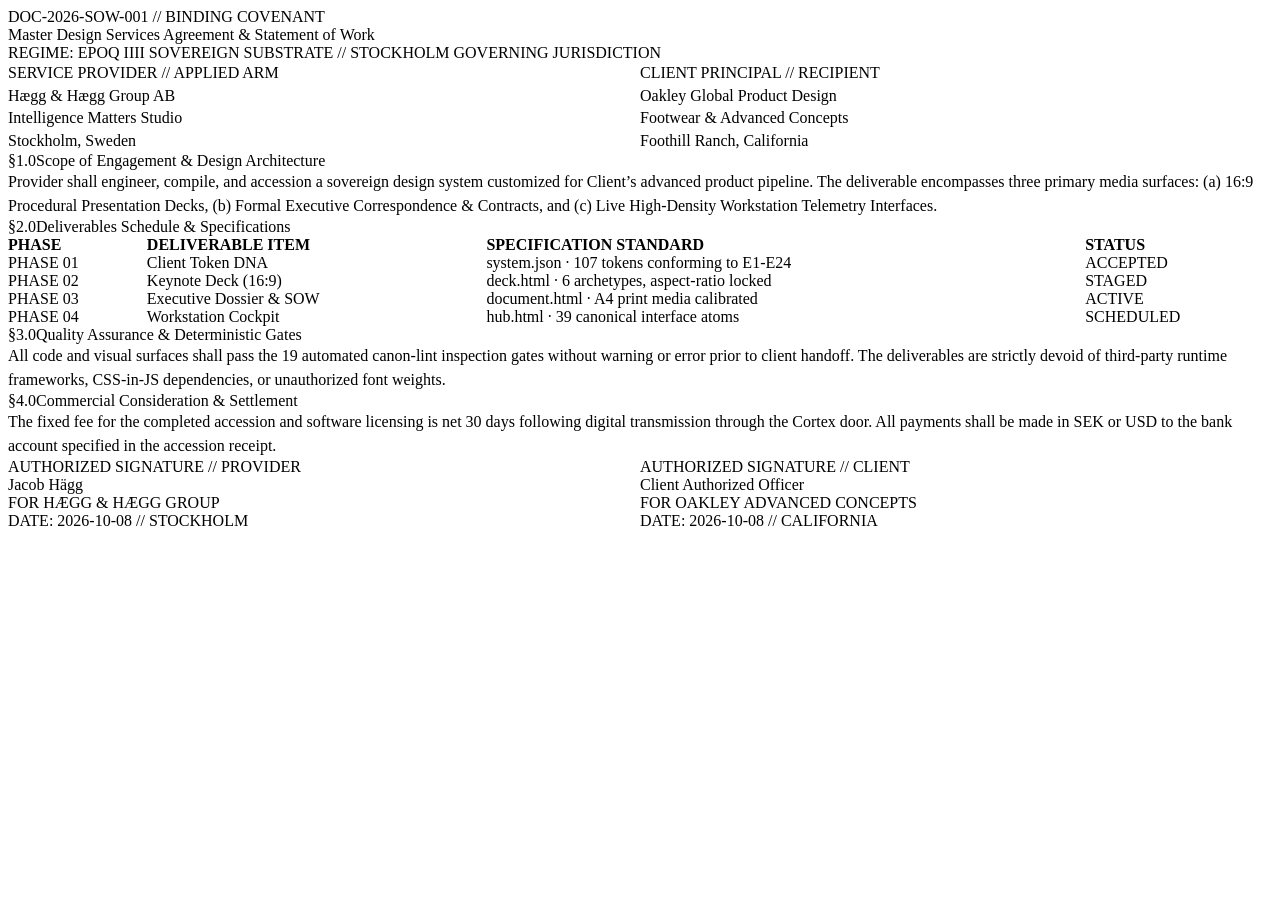
==== commit 4edadc8d: "feat(archetypes): apply closed-box geometry, pure typography, and zero floating hairlines" ====
--- a/contract.html
+++ b/contract.html
@@ -7,7 +7,7 @@
 <link rel="preconnect" href="https://fonts.googleapis.com">
 <link rel="preconnect" href="https://fonts.gstatic.com" crossorigin>
 <link href="https://fonts.googleapis.com/css2?family=Red+Hat+Mono:wght@400&family=Scheherazade+New:wght@400&display=swap" rel="stylesheet">
-<link rel="stylesheet" href="./styles.css">
+<link rel="stylesheet" href="https://www.intelligencematters.se/epoq/styles.css">
 <link rel="stylesheet" media="print" href="./print.css">
 <style>
 /* ── LEGAL AGREEMENT & SOW STYLESHEET (A4 BOUND) ── */
@@ -30,8 +30,7 @@
 
 /* Formal Contract Header */
 .contract-header {
-  border-bottom: var(--hairline) solid var(--line-box);
-  padding-bottom: var(--s-4);
+  padding-bottom: var(--s-3);
   margin-bottom: var(--s-4);
 }
 
@@ -56,8 +55,7 @@
   grid-template-columns: 1fr 1fr;
   gap: var(--gutter);
   margin-top: var(--s-3);
-  padding-top: var(--s-3);
-  border-top: var(--hairline) solid var(--line-quiet);
+  padding-top: var(--s-2);
 }
 
 .party-box {
@@ -85,7 +83,6 @@
   align-items: baseline;
   gap: var(--s-2);
   margin-bottom: var(--s-2);
-  border-bottom: var(--hairline) solid var(--line-quiet);
   padding-bottom: var(--s-1);
 }
 
